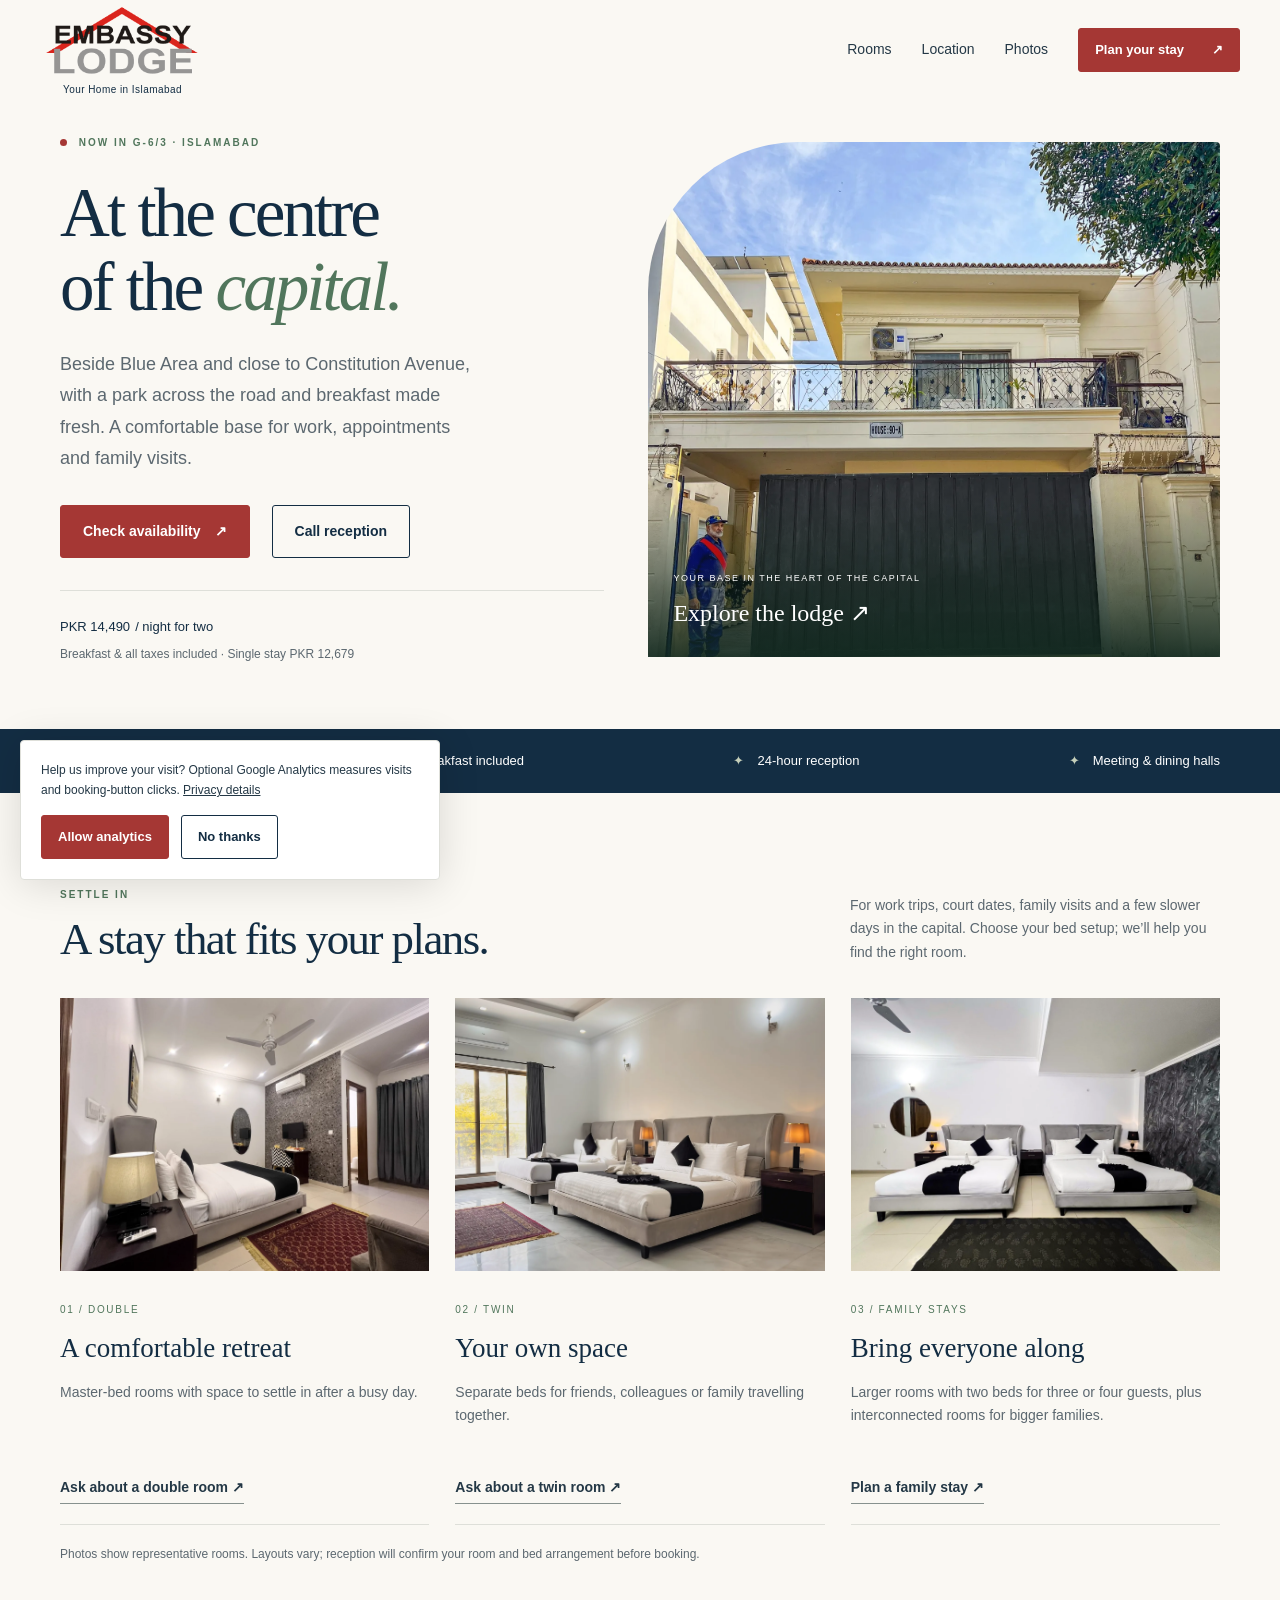
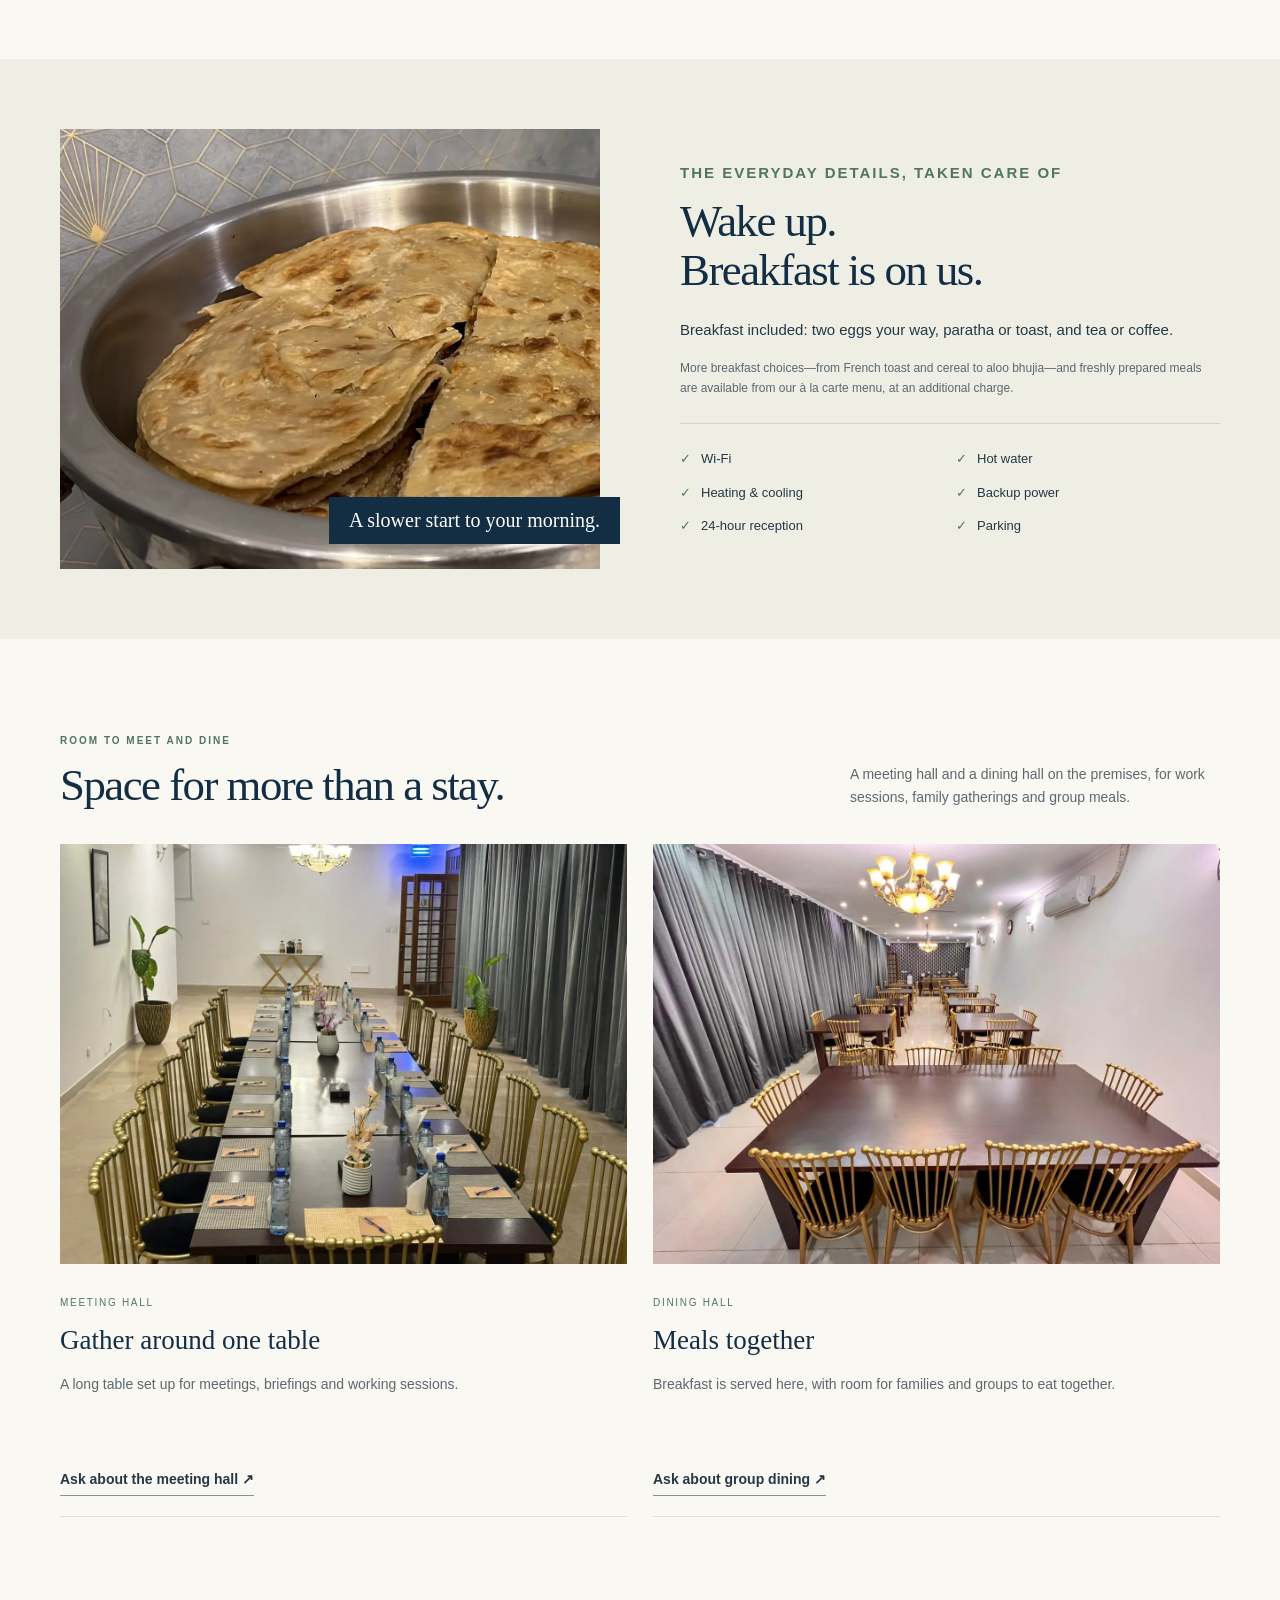
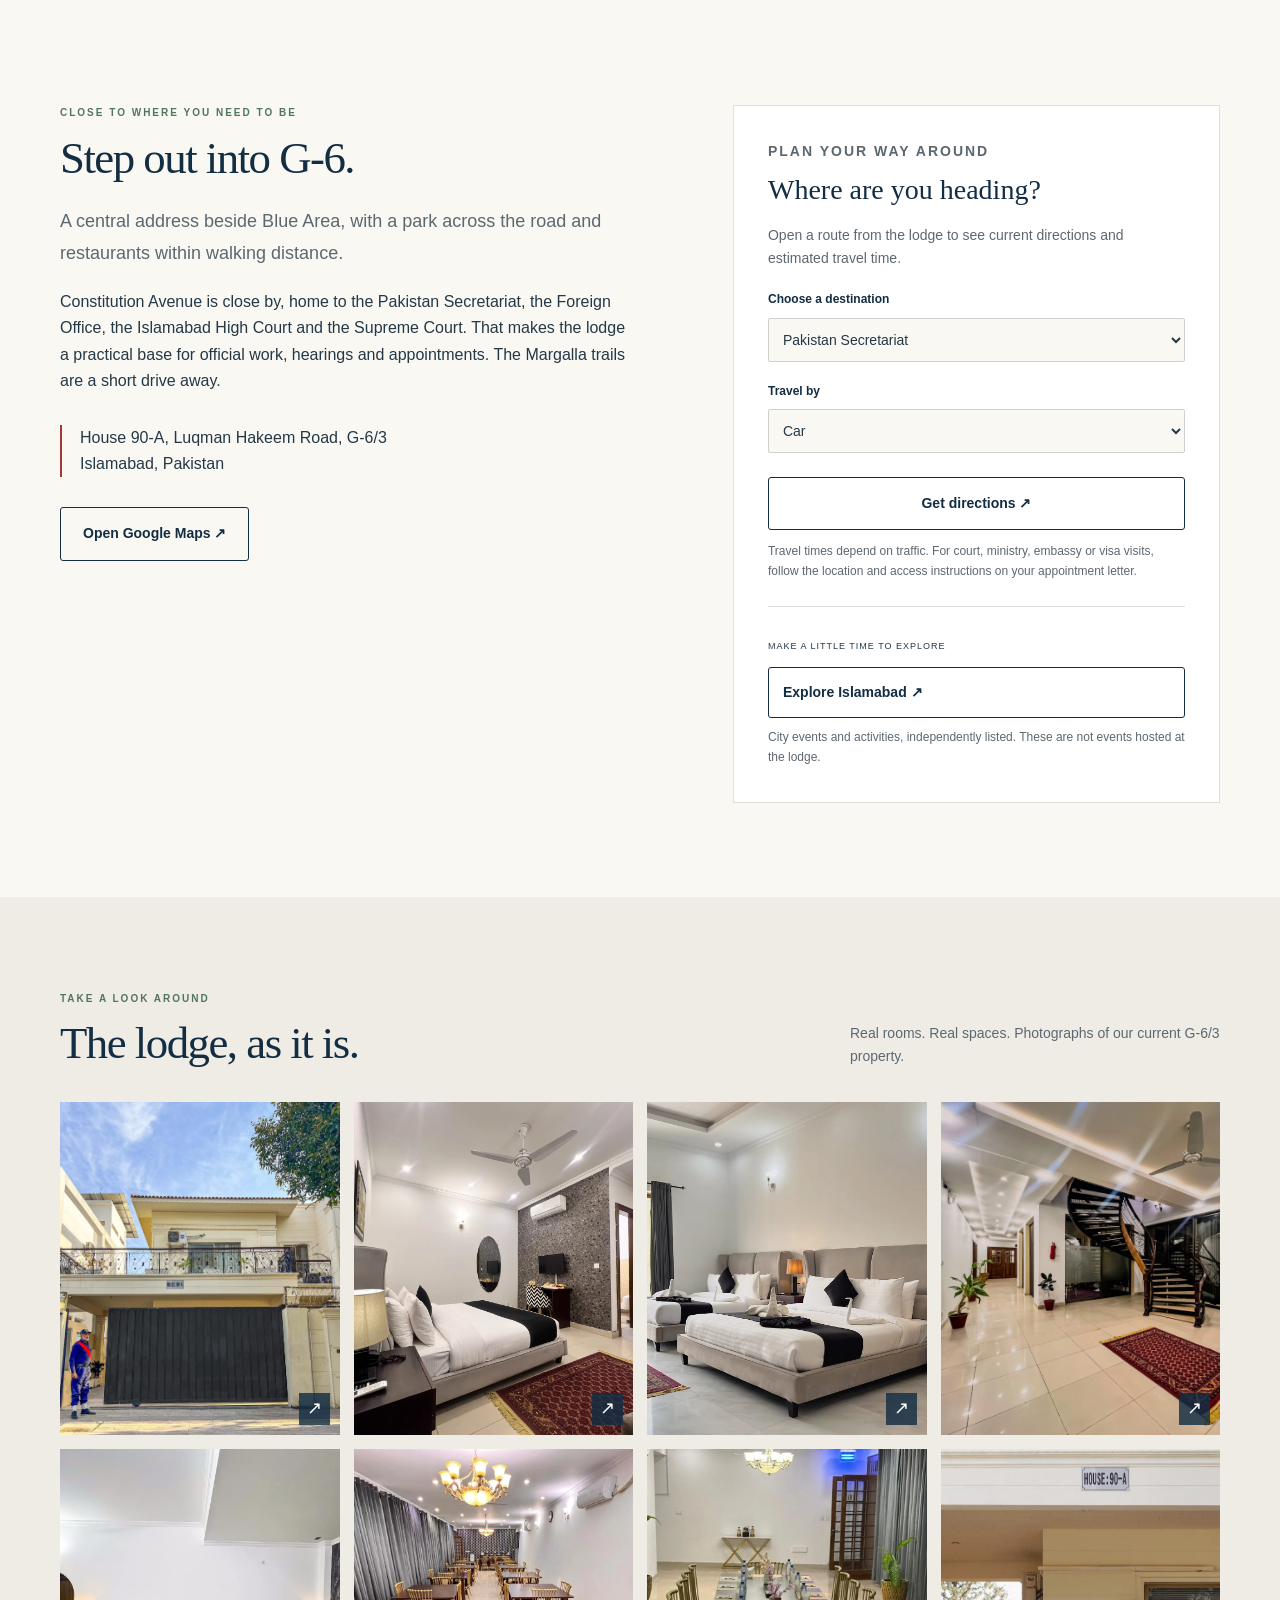
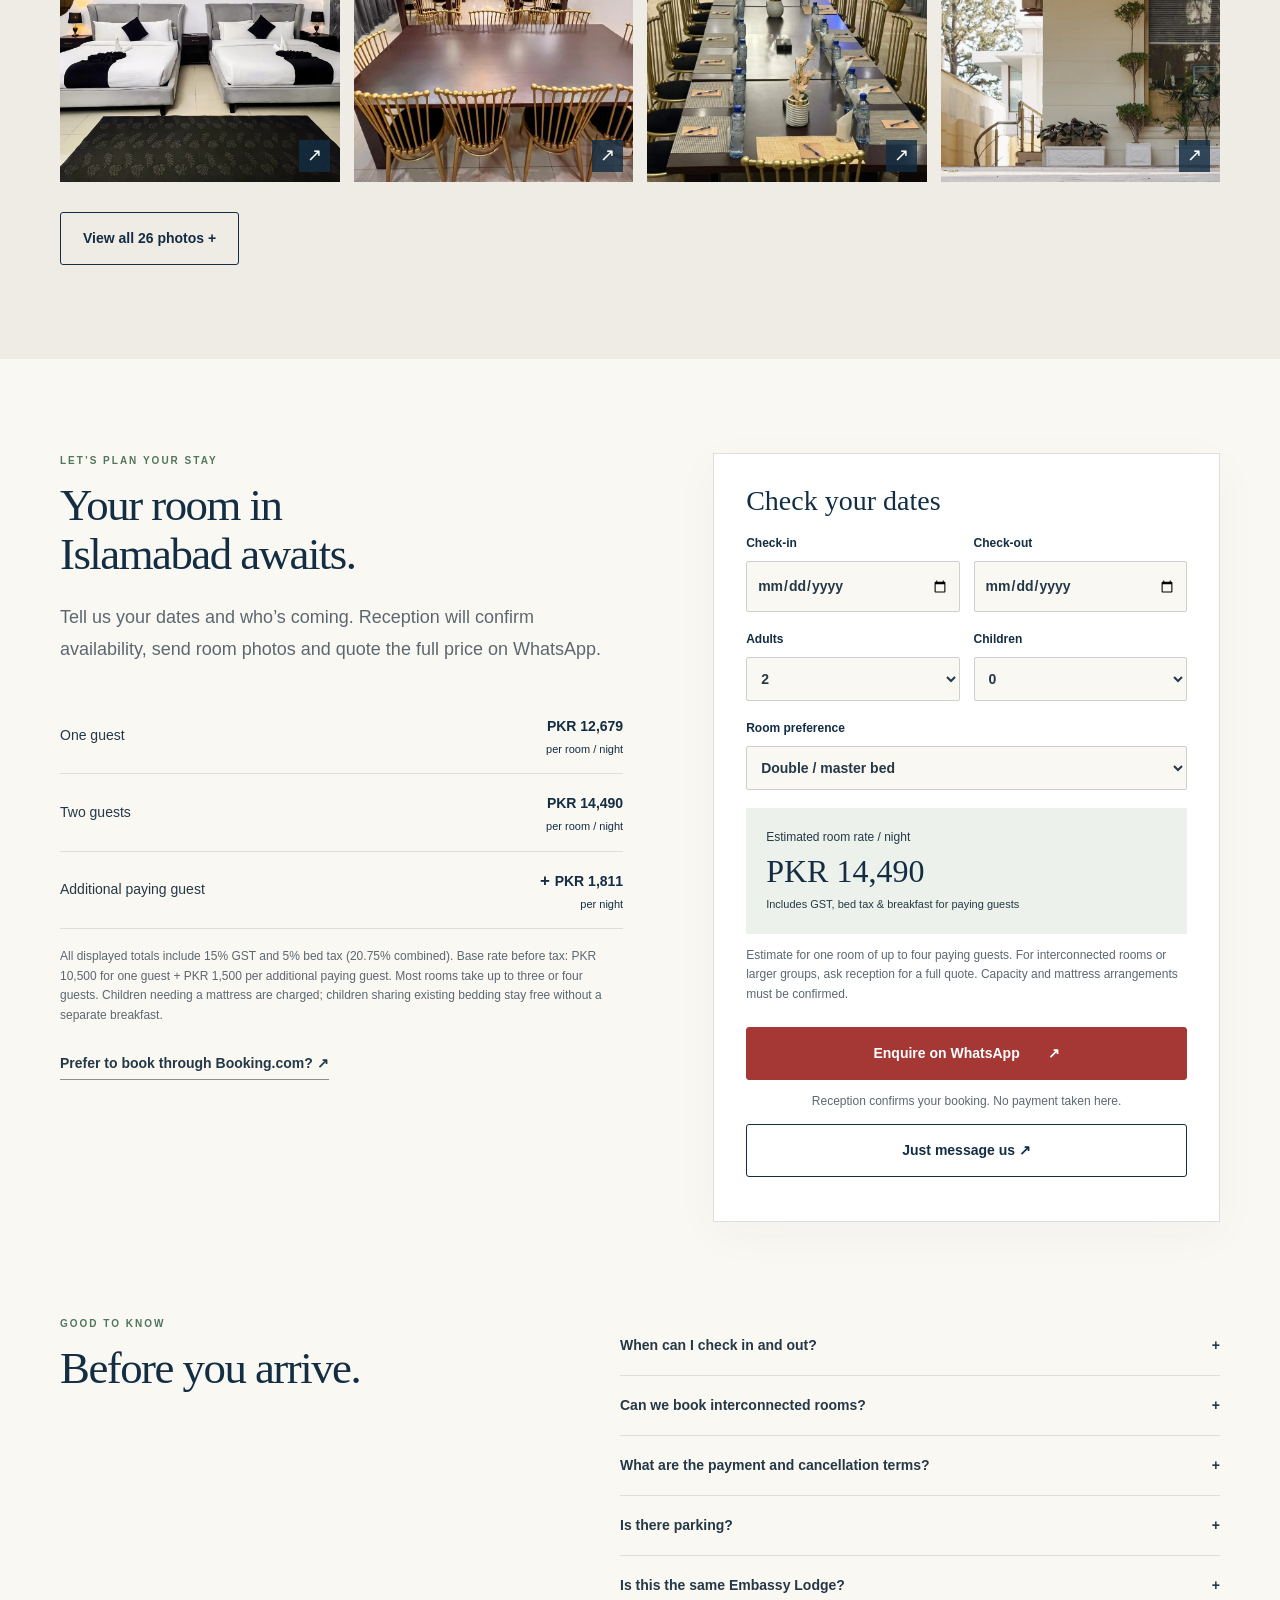
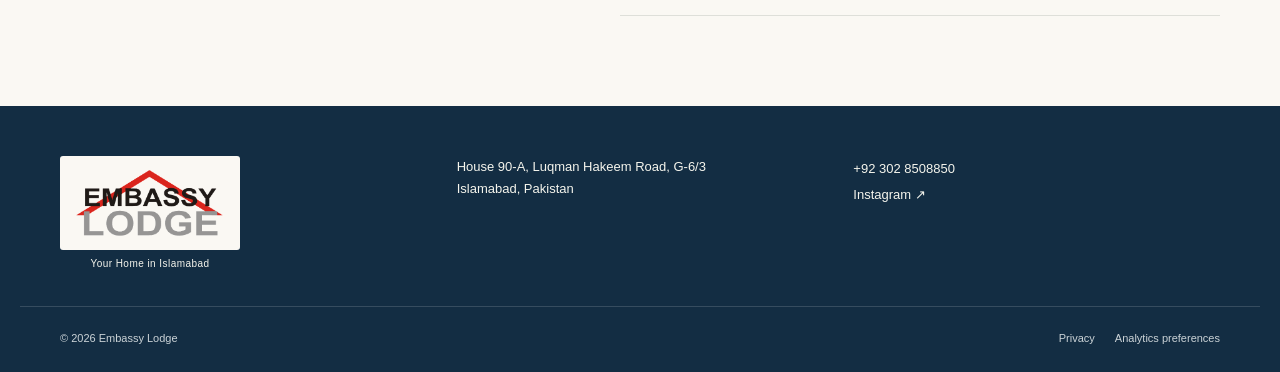
==== index.html @ c956c4a6 "Update site for the G-6/3 property New address and map link, location copy, photos, a meeting and di" ====
<!doctype html>
<html lang="en"><head><meta charset="utf-8"><meta name="viewport" content="width=device-width, initial-scale=1"><title>Embassy Lodge | Your Home in Islamabad · G-6/3</title><meta name="description" content="Stay in central G-6/3, beside Blue Area and close to Constitution Avenue. Double, twin and family rooms, freshly made breakfast, meeting and dining halls, and 24-hour reception. Enquire directly on WhatsApp."><meta name="theme-color" content="#132d43"><meta property="og:title" content="Embassy Lodge — Your Home in Islamabad"><meta property="og:description" content="A central G-6 stay beside Blue Area, with breakfast included and room to unwind. Check availability directly."><link rel="icon" href="assets/favicon.svg" type="image/svg+xml"><link rel="stylesheet" href="styles.css"><script src="app.js" defer></script>
<script type="application/ld+json">{"@context":"https://schema.org","@type":"LodgingBusiness","name":"Embassy Lodge","telephone":"+923028508850","address":{"@type":"PostalAddress","streetAddress":"House 90-A, Luqman Hakeem Road, G-6/3","addressLocality":"Islamabad","addressCountry":"PK"},"checkinTime":"14:00","checkoutTime":"12:00","priceRange":"PKR 12,679+ per night, including taxes"}</script></head>
<body><a class="skip" href="#main">Skip to content</a><header class="header"><a class="brand" href="#" aria-label="Embassy Lodge home"><img class="site-logo" src="assets/logo.png" width="512" height="234" alt="Embassy Lodge"><span class="logo-tagline">Your Home in Islamabad</span></a><nav aria-label="Main navigation"><a href="#rooms">Rooms</a><a href="#location">Location</a><a href="#gallery">Photos</a><a class="button small" href="#enquire">Plan your stay <span>↗</span></a></nav></header>
<main id="main"><section class="hero wrap"><div class="hero-copy"><p class="eyebrow"><span class="dot"></span> NOW IN G-6/3 · ISLAMABAD</p><h1>At the centre<br>of the <em>capital.</em></h1><p class="lead">Beside Blue Area and close to Constitution Avenue, with a park across the road and breakfast made fresh. A comfortable base for work, appointments and family visits.</p><div class="hero-actions"><a class="button" href="#enquire">Check availability <span>↗</span></a><a class="button outline" data-event="call_click" data-placement="hero" href="tel:+923028508850">Call reception</a></div><div class="hero-rate"><strong><span data-price="2">PKR 14,490</span> <span>/ night for two</span></strong><p>Breakfast &amp; all taxes included · Single stay <span data-price="1">PKR 12,679</span></p></div></div><figure class="hero-image"><img src="assets/g6/exterior-front-gate.webp" width="1441" height="1600" alt="Front of Embassy Lodge at House 90-A, G-6/3, with the gate and balcony" fetchpriority="high"><figcaption><span>YOUR BASE IN THE HEART OF THE CAPITAL</span><a href="#gallery">Explore the lodge ↗</a></figcaption></figure></section>
<div class="essentials"><div class="wrap essential-row"><span>Beside Blue Area</span><span>Breakfast included</span><span>24-hour reception</span><span>Meeting &amp; dining halls</span></div></div>
<section class="wrap section" id="rooms"><div class="section-heading"><div><p class="eyebrow">SETTLE IN</p><h2>A stay that fits your plans.</h2></div><p>For work trips, court dates, family visits and a few slower days in the capital. Choose your bed setup; we’ll help you find the right room.</p></div><div class="room-grid"><article class="room"><img loading="lazy" src="assets/g6/double-room-terrazzo-bed.webp" width="1600" height="1200" alt="Double room with upholstered bed, bedside lamps and seating"><div class="room-body"><span class="number">01 / DOUBLE</span><h3>A comfortable retreat</h3><p>Master-bed rooms with space to settle in after a busy day.</p><a class="text-link" href="#enquire" data-room="Double / master bed">Ask about a double room ↗</a></div></article><article class="room"><img loading="lazy" src="assets/g6/twin-room-window.webp" width="1600" height="1201" alt="Room with two separate upholstered beds beside a large window"><div class="room-body"><span class="number">02 / TWIN</span><h3>Your own space</h3><p>Separate beds for friends, colleagues or family travelling together.</p><a class="text-link" href="#enquire" data-room="Twin beds">Ask about a twin room ↗</a></div></article><article class="room"><img loading="lazy" src="assets/g6/family-room-twin-beds.webp" width="1600" height="1200" alt="Large room with two double beds side by side"><div class="room-body"><span class="number">03 / FAMILY STAYS</span><h3>Bring everyone along</h3><p>Larger rooms with two beds for three or four guests, plus interconnected rooms for bigger families.</p><a class="text-link" href="#enquire" data-room="Larger room (3–4 guests)">Plan a family stay ↗</a></div></article></div><p class="fine">Photos show representative rooms. Layouts vary; reception will confirm your room and bed arrangement before booking.</p></section>
<section class="comfort"><div class="wrap comfort-grid"><div class="comfort-photo"><img src="assets/g6/breakfast-parathas.webp" width="1379" height="1600" loading="lazy" alt="Freshly made parathas at the breakfast counter"><span class="photo-label">A slower start to your morning.</span></div><div class="comfort-copy"><p class="eyebrow">THE EVERYDAY DETAILS, TAKEN CARE OF</p><h2>Wake up. <br>Breakfast is on us.</h2><p>Breakfast included: two eggs your way, paratha or toast, and tea or coffee.</p><p class="fine">More breakfast choices—from French toast and cereal to aloo bhujia—and freshly prepared meals are available from our à la carte menu, at an additional charge.</p><ul class="amenities"><li>Wi-Fi</li><li>Hot water</li><li>Heating &amp; cooling</li><li>Backup power</li><li>24-hour reception</li><li>Parking</li></ul></div></div></section>
<section class="wrap section" id="halls"><div class="section-heading"><div><p class="eyebrow">ROOM TO MEET AND DINE</p><h2>Space for more than a stay.</h2></div><p>A meeting hall and a dining hall on the premises, for work sessions, family gatherings and group meals.</p></div><div class="room-grid two"><article class="room"><img loading="lazy" src="assets/g6/meeting-table.webp" width="1280" height="960" alt="Long meeting table set with notepads, pens and water"><div class="room-body"><span class="number">MEETING HALL</span><h3>Gather around one table</h3><p>A long table set up for meetings, briefings and working sessions.</p><a class="text-link" href="https://wa.me/923028508850?text=Hello%20Embassy%20Lodge%2C%20I%20would%20like%20to%20ask%20about%20your%20meeting%20hall." data-event="whatsapp_click" data-placement="halls_meeting">Ask about the meeting hall ↗</a></div></article><article class="room"><img loading="lazy" src="assets/g6/dining-hall.webp" width="1280" height="960" alt="Dining hall with tables, gold chairs and chandeliers"><div class="room-body"><span class="number">DINING HALL</span><h3>Meals together</h3><p>Breakfast is served here, with room for families and groups to eat together.</p><a class="text-link" href="https://wa.me/923028508850?text=Hello%20Embassy%20Lodge%2C%20I%20would%20like%20to%20ask%20about%20group%20dining." data-event="whatsapp_click" data-placement="halls_dining">Ask about group dining ↗</a></div></article></div></section>
<section class="wrap section" id="location"><div class="location-grid"><div><p class="eyebrow">CLOSE TO WHERE YOU NEED TO BE</p><h2>Step out into G-6.</h2><p class="lead">A central address beside Blue Area, with a park across the road and restaurants within walking distance.</p><p>Constitution Avenue is close by, home to the Pakistan Secretariat, the Foreign Office, the Islamabad High Court and the Supreme Court. That makes the lodge a practical base for official work, hearings and appointments. The Margalla trails are a short drive away.</p><address>House 90-A, Luqman Hakeem Road, G-6/3<br>Islamabad, Pakistan</address><a class="button outline" href="https://maps.app.goo.gl/iPWMx278fa8dvpPB8" target="_blank" rel="noopener noreferrer" data-event="directions_click" data-placement="location">Open Google Maps ↗</a></div><div class="nearby"><p class="eyebrow">PLAN YOUR WAY AROUND</p><h3>Where are you heading?</h3><p>Open a route from the lodge to see current directions and estimated travel time.</p><label for="destination">Choose a destination</label><select id="destination"><optgroup label="Appointments and work"><option selected value="Pakistan Secretariat Islamabad">Pakistan Secretariat</option><option value="Ministry of Foreign Affairs Constitution Avenue Islamabad">Foreign Office</option><option value="Supreme Court of Pakistan Constitution Avenue Islamabad">Supreme Court</option><option value="Islamabad High Court Constitution Avenue Islamabad">Islamabad High Court</option><option value="Blue Area Islamabad">Blue Area</option><option value="Diplomatic Shuttle Service Third Avenue Quaid-e-Azam University Road G-5 Islamabad">Diplomatic Shuttle Service</option></optgroup><optgroup label="Food and shopping"><option value="Aabpara Market Islamabad">Aabpara Market</option><option value="Kohsar Market Islamabad">Kohsar Market</option><option value="Centaurus Mall Islamabad">Centaurus Mall</option></optgroup><optgroup label="Sightseeing and travel"><option value="Trail 3 Islamabad">Margalla Hills · Trail 3</option><option value="Faisal Mosque Islamabad">Faisal Mosque</option><option value="Pakistan Monument Islamabad">Pakistan Monument</option><option value="Islamabad International Airport">Islamabad International Airport</option></optgroup><option value="custom">Another destination…</option></select><div id="custom-destination-field" hidden><label for="custom-destination">Where would you like to go?</label><input id="custom-destination" type="text" placeholder="Place or address in Islamabad" maxlength="200"></div><label for="travel">Travel by</label><select id="travel"><option value="driving">Car</option><option value="walking">On foot</option></select><a id="route-link" class="button outline" href="https://www.google.com/maps/dir/?api=1&amp;origin=Embassy+Lodge+House+90-A+Luqman+Hakeem+Road+G-6%2F3+Islamabad&amp;destination=Pakistan+Secretariat+Islamabad" target="_blank" rel="noopener noreferrer" data-event="directions_click" data-placement="route">Get directions ↗</a><p class="fine">Travel times depend on traffic. For court, ministry, embassy or visa visits, follow the location and access instructions on your appointment letter.</p><div class="explore"><span>MAKE A LITTLE TIME TO EXPLORE</span><a class="button outline" href="https://islamabad.embassylodge.com/" target="_blank" rel="noopener noreferrer" data-event="explore_click" data-placement="location">Explore Islamabad ↗</a><p>City events and activities, independently listed. These are not events hosted at the lodge.</p></div></div></div></section>
<section class="gallery-section section" id="gallery"><div class="wrap"><div class="section-heading"><div><p class="eyebrow">TAKE A LOOK AROUND</p><h2>The lodge, as it is.</h2></div><p>Real rooms. Real spaces. Photographs of our current G-6/3 property.</p></div><div class="gallery" id="photo-grid"></div><button class="button outline" id="more-photos" type="button">View all 26 photos <span>＋</span></button><noscript><p><a href="assets/g6/double-room-terrazzo-bed.webp">View a double room</a> · <a href="assets/g6/lobby-staircase.webp">View the lobby</a> · <a href="assets/g6/entrance-guard.webp">View the entrance</a></p></noscript></div></section>
<section class="wrap section booking-section" id="enquire"><div><p class="eyebrow">LET’S PLAN YOUR STAY</p><h2>Your room in <br>Islamabad awaits.</h2><p class="lead">Tell us your dates and who’s coming. Reception will confirm availability, send room photos and quote the full price on WhatsApp.</p><div class="price-list"><div><span>One guest</span><strong><span data-price="1">PKR 12,679</span><small>per room / night</small></strong></div><div><span>Two guests</span><strong><span data-price="2">PKR 14,490</span><small>per room / night</small></strong></div><div><span>Additional paying guest</span><strong>+ <span data-price="extra">PKR 1,811</span><small>per night</small></strong></div></div><p class="fine">All displayed totals include 15% GST and 5% bed tax (20.75% combined). Base rate before tax: PKR 10,500 for one guest + PKR 1,500 per additional paying guest. Most rooms take up to three or four guests. Children needing a mattress are charged; children sharing existing bedding stay free without a separate breakfast.</p><a class="text-link" href="https://www.booking.com/hotel/pk/embassy-lodge-islamabad1.html" target="_blank" rel="noopener noreferrer" data-event="booking_platform_click" data-placement="booking">Prefer to book through Booking.com? ↗</a></div>
<form id="booking-form" class="booking-form"><h3>Check your dates</h3><div class="form-row"><label>Check-in<input id="checkin" type="date" required></label><label>Check-out<input id="checkout" type="date" required></label></div><div class="form-row"><label>Adults<select id="adults"><option>1</option><option selected>2</option><option>3</option><option>4</option></select></label><label>Children<select id="children"><option>0</option><option>1</option><option>2</option><option>3</option><option>4</option></select></label></div><div id="children-details" hidden><label>Children needing mattresses<select id="mattresses"><option value="0">0</option><option value="1">1</option><option value="2">2</option></select></label><p class="fine">Children sharing existing bedding stay free, without a separate breakfast. Most rooms take three or four guests in total; reception will confirm capacity.</p></div><label>Room preference<select id="room-type"><option>Double / master bed</option><option>Twin beds</option><option>Larger room (3–4 guests)</option><option>Interconnected rooms</option></select></label><div class="estimate" aria-live="polite"><span id="estimate-label">Estimated room rate / night</span><strong id="estimate">PKR 14,490</strong><small>Includes GST, bed tax &amp; breakfast for paying guests</small></div><p class="fine">Estimate for one room of up to four paying guests. For interconnected rooms or larger groups, ask reception for a full quote. Capacity and mattress arrangements must be confirmed.</p><button class="button" type="submit">Enquire on WhatsApp <span>↗</span></button><p class="fine center">Reception confirms your booking. No payment taken here.</p><a class="button outline quick-whatsapp" href="https://wa.me/923028508850?text=Hello%20Embassy%20Lodge%2C%20I%20found%20your%20website%20and%20would%20like%20to%20ask%20about%20a%20stay." data-event="whatsapp_click" data-placement="quick_message">Just message us ↗</a><p class="form-error" id="form-error" role="alert"></p></form></section>
<section class="wrap faq-section"><div><p class="eyebrow">GOOD TO KNOW</p><h2>Before you arrive.</h2></div><div class="faqs"><details><summary>When can I check in and out?</summary><p>Check-in is from 2 pm. Check-out is by 12 noon. Reception is available 24 hours; contact us about early arrival or late departure.</p></details><details><summary>Can we book interconnected rooms?</summary><p>Yes. We have interconnected rooms, and larger rooms with two beds for three or four guests. Reception will confirm the layout and total price.</p></details><details><summary>What are the payment and cancellation terms?</summary><p>An advance payment secures your booking; reception can also confirm other arrangements directly. For a provisional hold, we may contact you to reconfirm if another booking request comes in. Unconfirmed holds may be released after the deadline we give you. On arrival, you can view your room before making advance payment at check-in. We accept cash, card and bank transfer. Please contact reception if your plans change; any cancellation terms will be confirmed when you book.</p></details><details><summary>Is there parking?</summary><p>Yes. Parking is outside the property, with space for a few cars inside. Tell reception if you are arriving by car.</p></details><details><summary>Is this the same Embassy Lodge?</summary><p>Yes, now at House 90-A, Luqman Hakeem Road, G-6/3. Same team, new address. Our Google listing also includes reviews of our previous premises. The photographs on this website show the current property.</p><a class="text-link" href="https://maps.app.goo.gl/iPWMx278fa8dvpPB8" target="_blank" rel="noopener noreferrer" data-event="reviews_click" data-placement="faq">View our Google listing and reviews ↗</a></details></div></section>
</main><footer><div class="wrap footer-grid"><div class="brand footer-brand"><img class="site-logo" src="assets/logo.png" width="512" height="234" alt="Embassy Lodge"><span class="logo-tagline">Your Home in Islamabad</span></div><p>House 90-A, Luqman Hakeem Road, G-6/3<br>Islamabad, Pakistan</p><div><a href="tel:+923028508850" data-event="call_click" data-placement="footer">+92 302 8508850</a><br><a href="https://www.instagram.com/embassy_lodge/" target="_blank" rel="noopener noreferrer" data-event="social_click" data-placement="footer">Instagram ↗</a></div></div><div class="wrap footer-bottom"><span>© <span id="year">2026</span> Embassy Lodge</span><div><a href="privacy.html">Privacy</a><button class="plain" id="cookie-settings">Analytics preferences</button></div></div></footer>
<div class="mobile-contact"><a href="tel:+923028508850" data-event="call_click" data-placement="mobile">Call reception</a><a class="button" href="#enquire">Check availability ↗</a></div>
<div class="cookie-banner" id="cookie-banner" hidden><p>Help us improve your visit? Optional Google Analytics measures visits and booking-button clicks. <a href="privacy.html">Privacy details</a></p><div><button class="button small" id="accept-analytics">Allow analytics</button><button class="button outline small" id="decline-analytics">No thanks</button></div></div>
<dialog id="lightbox" aria-label="Property photographs"><div class="lightbox-top"><p id="photo-count"></p><button id="close-lightbox" aria-label="Close photo gallery">Close ×</button></div><img id="lightbox-image" alt=""><div class="lightbox-bottom"><button id="prev-photo" aria-label="Previous photo">←</button><p id="photo-caption"></p><button id="next-photo" aria-label="Next photo">→</button></div></dialog>
</body></html>
---- styles.css ----
:root{--navy:#132d43;--ink:#243846;--muted:#5c6870;--red:#a53734;--paper:#faf8f3;--line:#dedfd9;--green:#51765c}*{box-sizing:border-box}html{scroll-behavior:smooth;scroll-padding-top:95px}body{margin:0;background:var(--paper);color:var(--ink);font:16px/1.65 Arial,Helvetica,sans-serif}a{color:inherit;text-decoration:none}button,input,select{font:inherit}button,a,select,input{-webkit-tap-highlight-color:transparent}button{cursor:pointer}img{display:block;width:100%;object-fit:cover}h1,h2,h3,p,figure{margin:0}h1,h2,h3{font-family:Georgia,'Times New Roman',serif;color:var(--navy);font-weight:400;line-height:1.08}h1{font-size:clamp(48px,5.4vw,82px);letter-spacing:-3px;margin:24px 0}h1 em{color:var(--green);font-weight:400}h2{font-size:clamp(34px,3.5vw,50px);letter-spacing:-1.5px;margin:12px 0 24px}h3{font-size:28px;margin:12px 0 18px}p+p{margin-top:16px}.wrap{max-width:1240px;margin:auto;padding-left:40px;padding-right:40px}.section{padding-top:94px;padding-bottom:94px}.header{height:100px;max-width:1440px;margin:auto;padding:0 40px;display:flex;align-items:center;justify-content:space-between;gap:24px}.brand{display:flex;align-items:center;gap:12px;font:18px/1.3 Georgia,serif;letter-spacing:1.5px;color:var(--navy)}.brand small{display:block;font:9px/1.6 Arial,sans-serif;letter-spacing:2px;margin-top:5px}.brand-mark{font-size:28px;position:relative;padding:8px 4px;border-bottom:2px solid var(--red)}.header nav{display:flex;align-items:center;gap:30px;font-size:14px}.button{display:inline-flex;align-items:center;justify-content:center;gap:28px;background:var(--red);border:1px solid var(--red);color:white;padding:14px 22px;font-size:14px;font-weight:600;min-height:48px;border-radius:3px;transition:background .2s,transform .2s}.button:hover{background:#862b29;border-color:#862b29;transform:translateY(-1px)}.button.small{padding:10px 16px;min-height:44px;font-size:13px}.button.outline{background:transparent;border-color:var(--navy);color:var(--navy)}.button.outline:hover{background:#e9eee9}.text-link{font-size:14px;border-bottom:1px solid #87918e;padding-bottom:4px;display:inline-block;font-weight:600}.text-link:hover{color:var(--red)}.eyebrow{font-size:10px;font-weight:700;letter-spacing:2px;color:var(--green)}.dot{display:inline-block;width:7px;height:7px;background:var(--red);border-radius:50%;margin-right:7px}.hero{display:grid;grid-template-columns:1fr 1.05fr;gap:44px;padding-top:35px;padding-bottom:65px;align-items:center}.hero .lead{max-width:420px}.lead{font-size:18px;color:var(--muted);line-height:1.75}.hero-actions{display:flex;gap:22px;align-items:center;margin-top:30px}.hero-rate{border-top:1px solid var(--line);padding-top:20px;margin-top:32px}.hero-rate strong{font-size:18px;color:var(--navy)}.hero-rate strong span{font-size:13px;font-weight:400}.hero-rate p{font-size:12px;color:var(--muted);margin-top:4px}.hero-image{position:relative}.hero-image img{height:515px;border-radius:150px 4px 4px 4px;object-position:center}.hero-image figcaption{position:absolute;bottom:0;left:0;right:0;background:linear-gradient(transparent,#11291fe6);color:white;padding:75px 25px 24px;display:flex;flex-direction:column;gap:8px}.hero-image figcaption span{font-size:9px;letter-spacing:1.5px}.hero-image figcaption a{font-family:Georgia,serif;font-size:24px}.essentials{background:var(--navy);color:#fff}.essential-row{display:flex;justify-content:space-between;gap:20px;padding-top:21px;padding-bottom:21px;font-size:13px}.essential-row span:before{content:'✦';color:#c5cfba;margin-right:13px}.section-heading{display:flex;align-items:end;justify-content:space-between;gap:40px;margin-bottom:34px}.section-heading h2{margin-bottom:0}.section-heading>p{max-width:370px;color:var(--muted);font-size:14px}.room-grid{display:grid;grid-template-columns:repeat(3,1fr);gap:26px}.room img{aspect-ratio:1.35;height:auto}.room-body{padding:24px 0 20px;border-bottom:1px solid var(--line)}.number{font-size:10px;letter-spacing:1.7px;color:var(--green)}.room h3{font-size:27px}.room p{font-size:14px;color:var(--muted);min-height:75px;margin-bottom:18px}.fine{font-size:12px!important;color:var(--muted);line-height:1.65}.room-grid+.fine{margin-top:20px}.comfort{background:#eeeee5;padding:70px 0}.comfort-grid{display:grid;grid-template-columns:1fr 1fr;gap:80px;align-items:center}.comfort-photo{position:relative}.comfort-photo img{height:440px;object-position:center}.photo-label{background:var(--navy);color:white;padding:12px 20px;position:absolute;bottom:25px;right:-20px;font:20px Georgia,serif}.comfort-copy>p{font-size:15px}.amenities{padding:24px 0 0;margin:25px 0 0;border-top:1px solid #cfd3c8;list-style:none;display:grid;grid-template-columns:1fr 1fr;gap:12px;font-size:13px}.amenities li:before{content:'✓';color:var(--green);margin-right:10px}.location-grid{display:grid;grid-template-columns:1fr .85fr;gap:100px}.location-grid .lead{margin-bottom:20px}.location-grid address{font-style:normal;border-left:2px solid var(--red);padding-left:18px;margin:30px 0;font-size:16px}.nearby{padding:34px;background:#fff;border:1px solid var(--line)}.nearby>p{font-size:14px;color:var(--muted)}label{display:block;font-size:12px;font-weight:600;color:var(--navy)}.nearby label{margin-top:20px}.nearby select{margin-top:8px}.nearby .text-link{margin:24px 0 8px}.explore{border-top:1px solid var(--line);margin-top:24px;padding-top:24px}.explore span{font-size:9px;letter-spacing:1px}.explore a{display:block;font-family:Georgia,serif;font-size:21px;margin:10px 0}.explore p{font-size:12px;color:var(--muted)}.gallery-section{background:#efece6}.gallery{display:grid;grid-template-columns:repeat(4,1fr);gap:14px;margin:30px 0}.gallery button{padding:0;border:0;background:none;position:relative;overflow:hidden}.gallery img{aspect-ratio:1.2;transition:transform .3s}.gallery button:hover img{transform:scale(1.035)}.gallery button span{position:absolute;bottom:10px;right:10px;background:#132d43cf;color:white;padding:1px 8px;font-size:18px}.booking-section{display:grid;grid-template-columns:1fr .9fr;gap:90px}.price-list{margin:32px 0 18px}.price-list>div{display:flex;align-items:center;justify-content:space-between;padding:15px 0;border-bottom:1px solid var(--line);gap:20px}.price-list span{font-size:14px}.price-list strong{font-size:17px;text-align:right;color:var(--navy)}.price-list small{display:block;font-size:11px;font-weight:400}.booking-section .text-link{margin-top:26px}.booking-form{padding:32px;background:#fff;border:1px solid var(--line);box-shadow:0 12px 45px #132d4309}.booking-form h3{margin-top:0}.form-row{display:grid;grid-template-columns:1fr 1fr;gap:14px}.booking-form label{margin-bottom:18px}input,select{width:100%;background:var(--paper);padding:12px 10px;border:1px solid #cdd0cb;border-radius:2px;color:var(--ink);font-size:14px;min-width:0}label input,label select{margin-top:7px}.estimate{background:#edf1eb;padding:20px;margin:6px 0 12px;display:flex;flex-direction:column}.estimate>span{font-size:12px}.estimate strong{font:32px/1.5 Georgia,serif;color:var(--navy)}.estimate small{font-size:11px}.booking-form .button{width:100%;margin:22px 0 12px}.center{text-align:center}.form-error{font-size:13px;color:var(--red)}.faq-section{display:grid;grid-template-columns:.8fr 1fr;gap:80px;padding-bottom:90px}.faqs details{border-bottom:1px solid var(--line);padding:18px 0}.faqs summary{cursor:pointer;font-weight:600;font-size:14px;list-style:none;display:flex;justify-content:space-between;gap:20px}.faqs summary:after{content:'+'}.faqs details[open] summary:after{content:'−'}.faqs details p{font-size:14px;color:var(--muted);margin-top:18px}.faqs .text-link{margin-top:15px}footer{background:var(--navy);color:#f5f5ed;padding:50px 0 25px;font-size:13px}.footer-grid{display:grid;grid-template-columns:1fr 1fr 1fr;gap:30px}.footer-grid .brand{display:block;color:inherit}.footer-grid a{line-height:2}.footer-bottom{display:flex;justify-content:space-between;border-top:1px solid #ffffff26;margin-top:35px;padding-top:22px;color:#cbd3d7;font-size:11px}.footer-bottom>div{display:flex;gap:20px}.plain{border:0;background:none;color:inherit;font:inherit;padding:0}.mobile-contact{display:none}.cookie-banner{position:fixed;bottom:20px;left:20px;background:white;border:1px solid var(--line);box-shadow:0 4px 40px #0002;z-index:25;max-width:420px;padding:20px;border-radius:4px;font-size:12px}.cookie-banner p a{text-decoration:underline}.cookie-banner>div{display:flex;gap:12px;margin-top:14px}[hidden]{display:none!important}.skip{position:fixed;top:-100px;left:10px;background:white;padding:10px;z-index:100}.skip:focus{top:10px}:focus-visible{outline:3px solid #b77b2c;outline-offset:4px}dialog{border:0;padding:18px;background:#102536;color:white;width:min(960px,95vw);max-height:94vh;border-radius:5px}dialog::backdrop{background:#000c}.lightbox-top,.lightbox-bottom{display:flex;align-items:center;justify-content:space-between;gap:16px}.lightbox-top{margin-bottom:12px}.lightbox-bottom{margin-top:14px}.lightbox-top p{font-size:12px;color:#ccd5da}dialog button{border:1px solid #ffffff50;background:none;color:white;padding:8px 14px;min-height:44px;border-radius:2px}#lightbox-image{height:min(65vh,650px);object-fit:contain}#photo-caption{text-align:center;font-size:14px}.privacy{max-width:800px;padding-top:50px;padding-bottom:80px}.privacy h1{font-size:48px}.privacy h2{font-size:28px;margin-top:35px}.privacy p{margin:15px 0}.privacy a{text-decoration:underline}@media(min-width:1440px){.hero{max-width:1360px;gap:70px}.hero-image img{height:565px}}@media(max-width:1000px){.header{padding:0 24px}.wrap{padding-left:24px;padding-right:24px}.hero{gap:24px}.hero-actions{flex-direction:column;align-items:start;gap:15px}.hero-image img{height:500px}.comfort-grid,.location-grid,.booking-section{gap:40px}.room h3{font-size:23px}.room p{min-height:100px}.header nav{gap:20px}.brand{font-size:15px}.section-heading>p{max-width:300px}}@media(max-width:700px){html{scroll-padding-top:20px}.header{height:85px;padding:0 20px}.header nav>a:not(.button){display:none}.header nav .button{font-size:11px;padding:10px;gap:8px}.brand{font-size:13px;letter-spacing:1px}.brand small{font-size:7px;letter-spacing:1.2px}.brand-mark{font-size:24px}.wrap{padding-left:22px;padding-right:22px}.hero{grid-template-columns:1fr;padding-top:20px;padding-bottom:30px;gap:30px}h1{font-size:56px;letter-spacing:-2px;margin:18px 0}.hero .lead{font-size:16px}.hero-actions{flex-direction:row;align-items:center;gap:16px}.hero-actions .text-link{font-size:12px}.hero-actions .button{gap:14px}.hero-rate{margin-top:24px}.hero-image img{height:330px;border-radius:90px 3px 3px 3px;object-position:center 45%}.essential-row{display:grid;grid-template-columns:1fr 1fr;gap:14px;font-size:11px;padding-top:20px;padding-bottom:20px}.essential-row span:before{margin-right:7px}.section{padding-top:58px;padding-bottom:58px}.section-heading{display:block;margin-bottom:26px}.section-heading>p{max-width:none;margin-top:20px}h2{font-size:36px}.room-grid{grid-template-columns:1fr;gap:30px}.room img{aspect-ratio:1.4}.room h3{font-size:29px}.room p{min-height:0;margin-bottom:18px}.room-body{padding-top:20px}.comfort{padding:45px 0}.comfort-grid,.location-grid,.booking-section,.faq-section{grid-template-columns:1fr;gap:35px}.comfort-photo img{height:300px}.photo-label{right:0;font-size:17px;bottom:15px}.comfort-copy h2 br{display:none}.nearby{padding:24px}.gallery{grid-template-columns:1fr 1fr;gap:10px}.gallery img{aspect-ratio:1}.booking-form{padding:24px 20px}.booking-section h2 br{display:none}.booking-section{gap:35px}.faq-section{padding-bottom:55px;gap:5px}.footer-grid{grid-template-columns:1fr 1fr;gap:25px}.footer-grid .brand{grid-column:1/-1}.footer-bottom{display:block}.footer-bottom>div{margin-top:14px}footer{padding-bottom:100px}.mobile-contact{display:flex;position:fixed;bottom:0;left:0;right:0;z-index:20;background:#fff;padding:10px 16px max(10px,env(safe-area-inset-bottom));align-items:center;justify-content:space-between;box-shadow:0 -3px 18px #0001;font-size:13px}.mobile-contact .button{padding:10px 18px;min-height:44px}.cookie-banner{left:12px;right:12px;bottom:82px;max-width:none;padding:16px}.lightbox-bottom p{font-size:12px}#lightbox-image{height:55vh}.privacy h1{font-size:40px}}@media(prefers-reduced-motion:reduce){html{scroll-behavior:auto}*{transition:none!important}}

/* Logo and clearer booking actions */
.header .brand{flex-direction:column;gap:5px;align-items:center;flex-shrink:0}.site-logo{width:165px;height:auto;object-fit:contain}.logo-tagline{font:9px/1.4 Arial,sans-serif;letter-spacing:1px}.footer-brand .site-logo{background:var(--paper);padding:10px;width:180px;border-radius:3px}.hero-actions{flex-wrap:wrap}.hero-actions .button{gap:14px}.nearby #route-link{margin:24px 0 12px;width:100%}.explore a.button{font:600 14px/1.5 Arial,sans-serif;width:100%;padding:14px}.quick-whatsapp{margin-top:12px!important}.booking-form #children-details{margin-bottom:18px}.booking-form #children-details .fine{margin-top:-8px}.privacy .header .site-logo{width:165px}@media(max-width:700px){.site-logo{width:125px}.logo-tagline{font-size:8px}.header{height:100px}.hero-actions .button{font-size:13px;padding:12px 15px}.mobile-contact>a:first-child{border:1px solid var(--navy);border-radius:3px;padding:10px 12px;min-height:44px}.hero-actions{gap:12px}}

/* Keep the complete brand lockup aligned across page headers and footer. */
.logo-tagline{display:block;width:165px;text-align:center;font:10px/1.4 Arial,sans-serif;letter-spacing:.45px;white-space:nowrap}.footer-grid .footer-brand{display:flex;flex-direction:column;align-items:center;gap:7px;width:180px}.footer-brand .logo-tagline{width:180px}.privacy .header .site-logo{width:165px}@media(max-width:700px){.header .logo-tagline{width:125px;font-size:8px;letter-spacing:.25px}.header .brand{gap:4px}.header>a.text-link{font-size:12px;text-align:right;max-width:140px}.header .site-logo{width:125px}.footer-brand .logo-tagline{font-size:10px}}

/* Temporary closure notice: fades the site behind it and blocks clicks. Remove the #closure block in index.html to reopen. */
body:has(#closure){overflow:hidden}.closure{position:fixed;inset:0;z-index:50;background:#132d43b8;-webkit-backdrop-filter:blur(3px);backdrop-filter:blur(3px);display:flex;align-items:center;justify-content:center;padding:20px}.closure-card{background:var(--paper);max-width:540px;width:100%;max-height:calc(100vh - 40px);overflow:auto;padding:40px;border-radius:4px;box-shadow:0 20px 70px #0006;text-align:center}.closure-card .site-logo{margin:0 auto 26px}.closure-card .eyebrow{display:inline-block}.closure-card h2{margin:14px 0 20px}.closure-card h2 em{color:var(--green)}.closure-card>p:not(.eyebrow){font-size:15px;color:var(--muted)}.closure-actions{display:flex;flex-direction:column;gap:12px;margin-top:28px}.closure-actions .button{width:100%;gap:14px}.closure-links{display:flex;justify-content:center;flex-wrap:wrap;gap:12px 28px;margin-top:24px}body:has(#closure) .cookie-banner{display:none!important}@media(max-width:700px){.closure{padding:14px}.closure-card{padding:28px 22px;max-height:calc(100vh - 28px)}.closure-card .site-logo{width:125px;margin-bottom:18px}.closure-card h2{font-size:32px}.closure-card h2 br{display:none}.closure-card>p:not(.eyebrow){font-size:14px}}

/* Meeting and dining halls: two cards */
.room-grid.two{grid-template-columns:repeat(2,1fr)}@media(max-width:700px){.room-grid.two{grid-template-columns:1fr}}
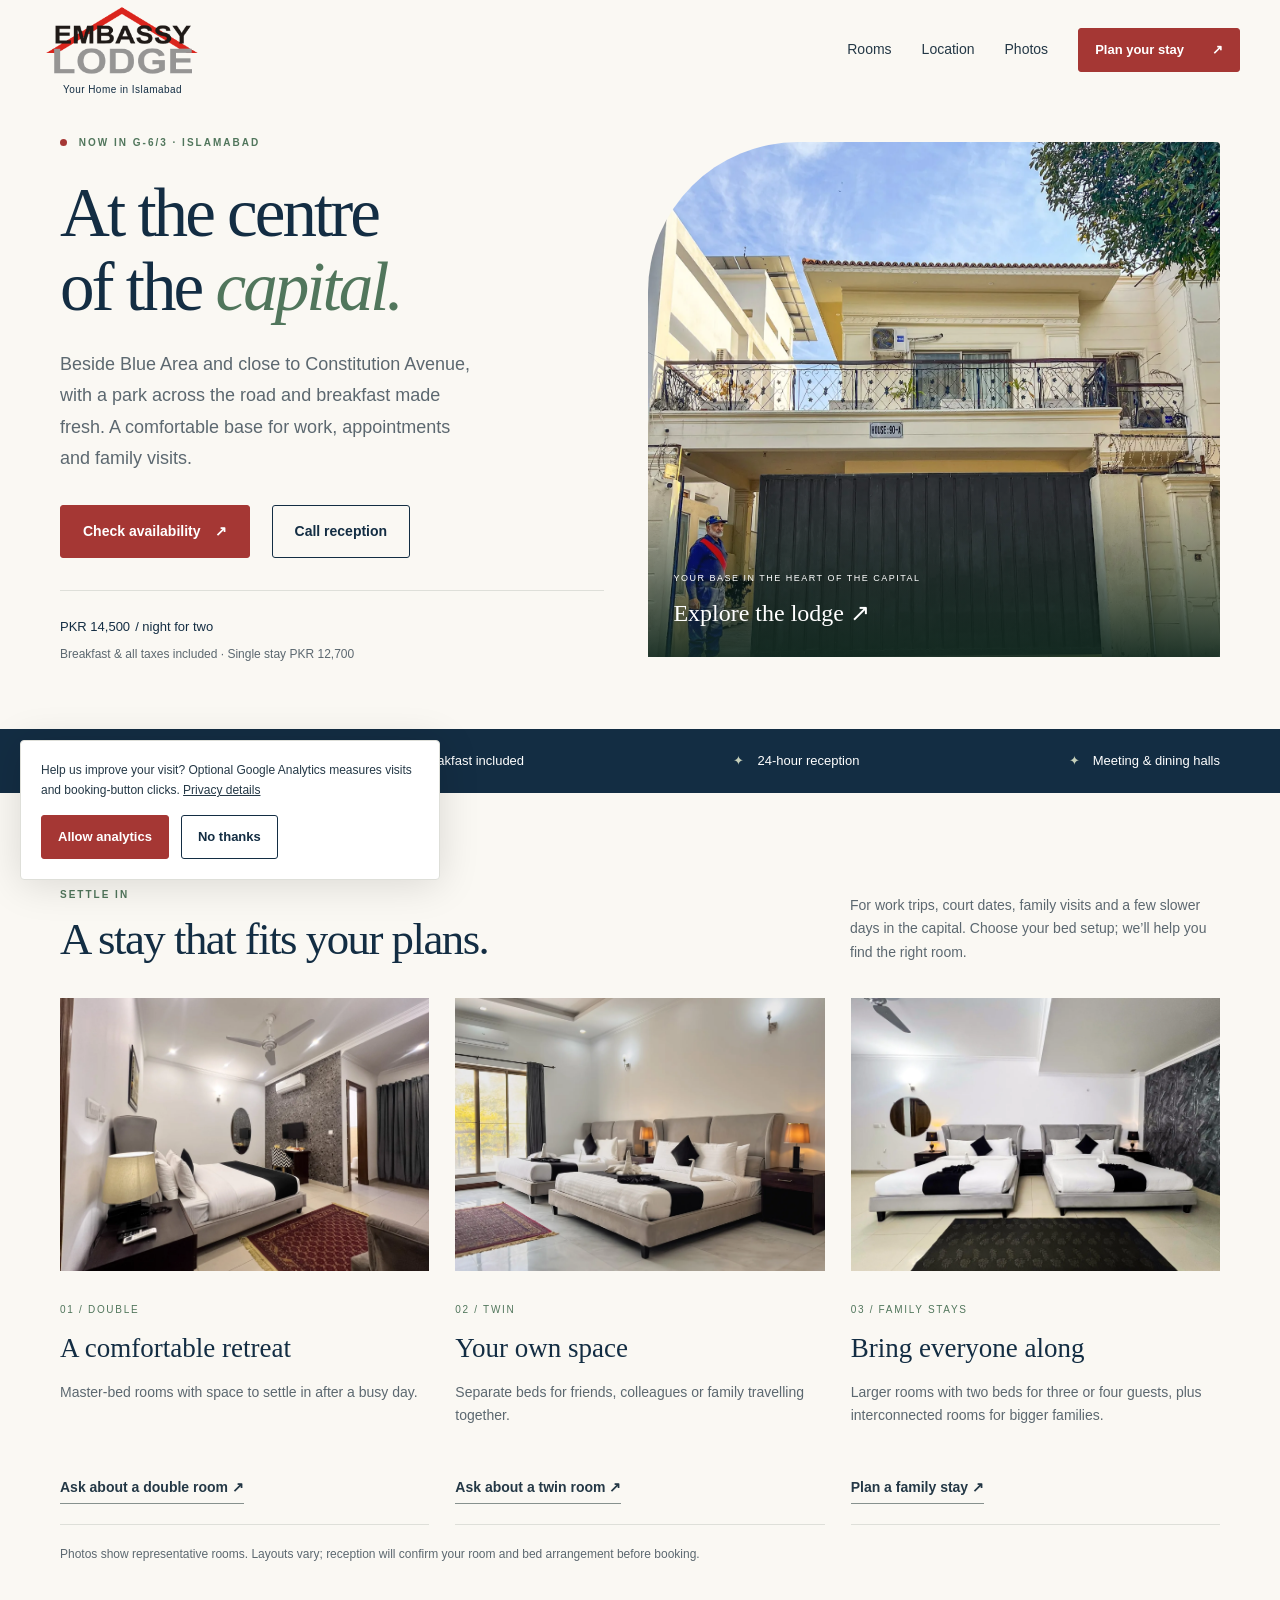
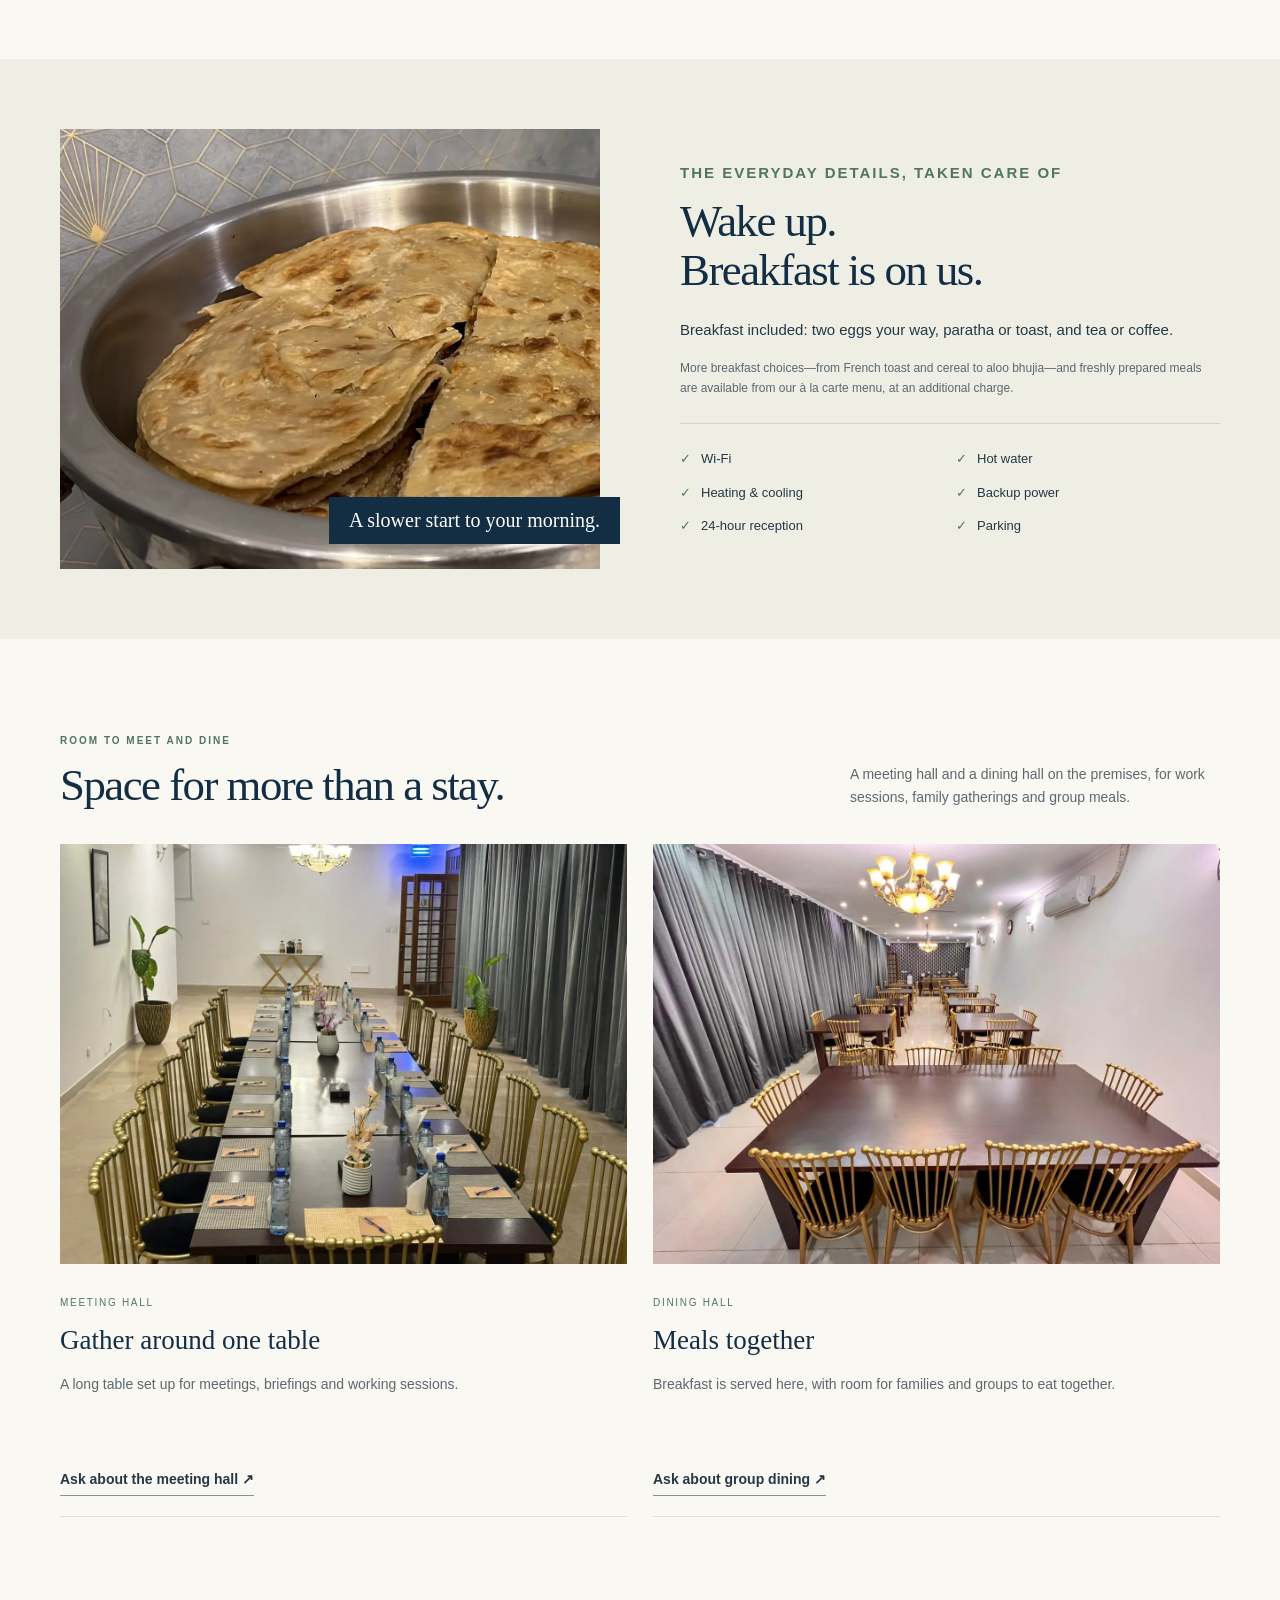
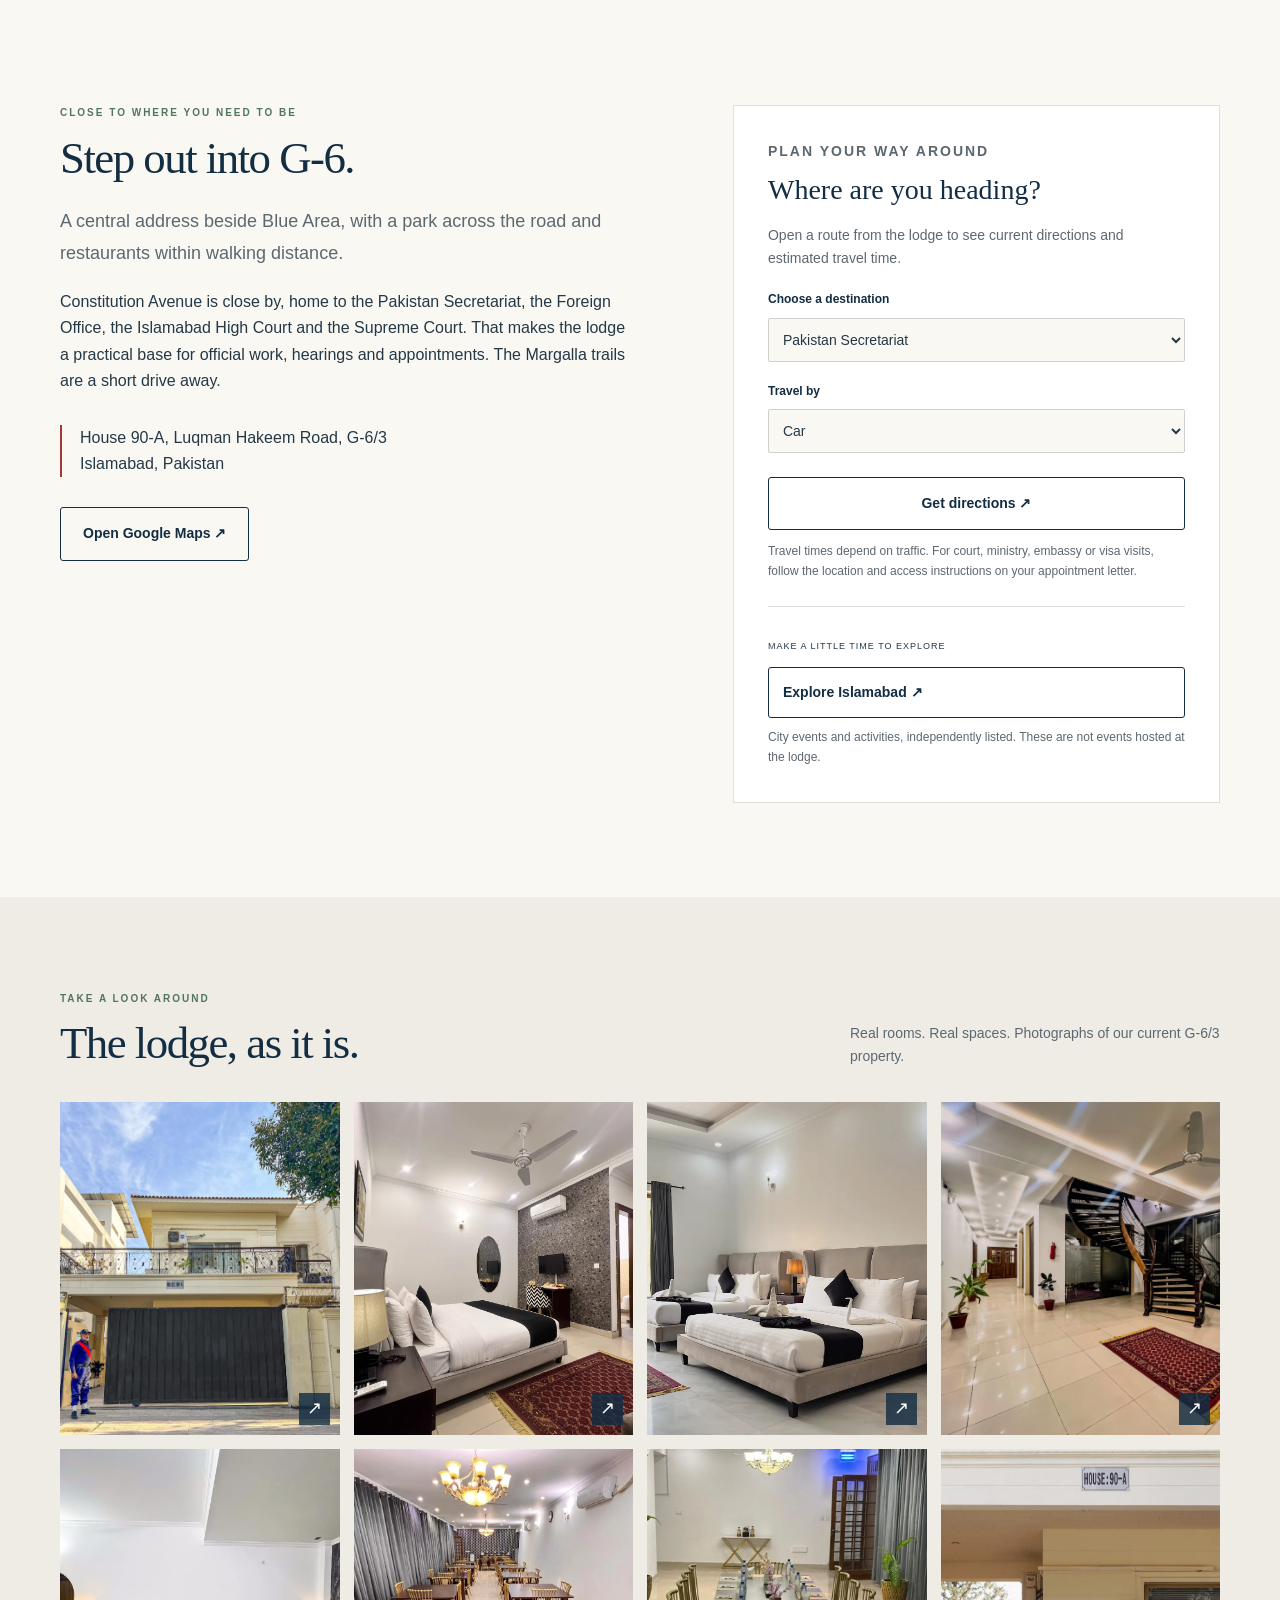
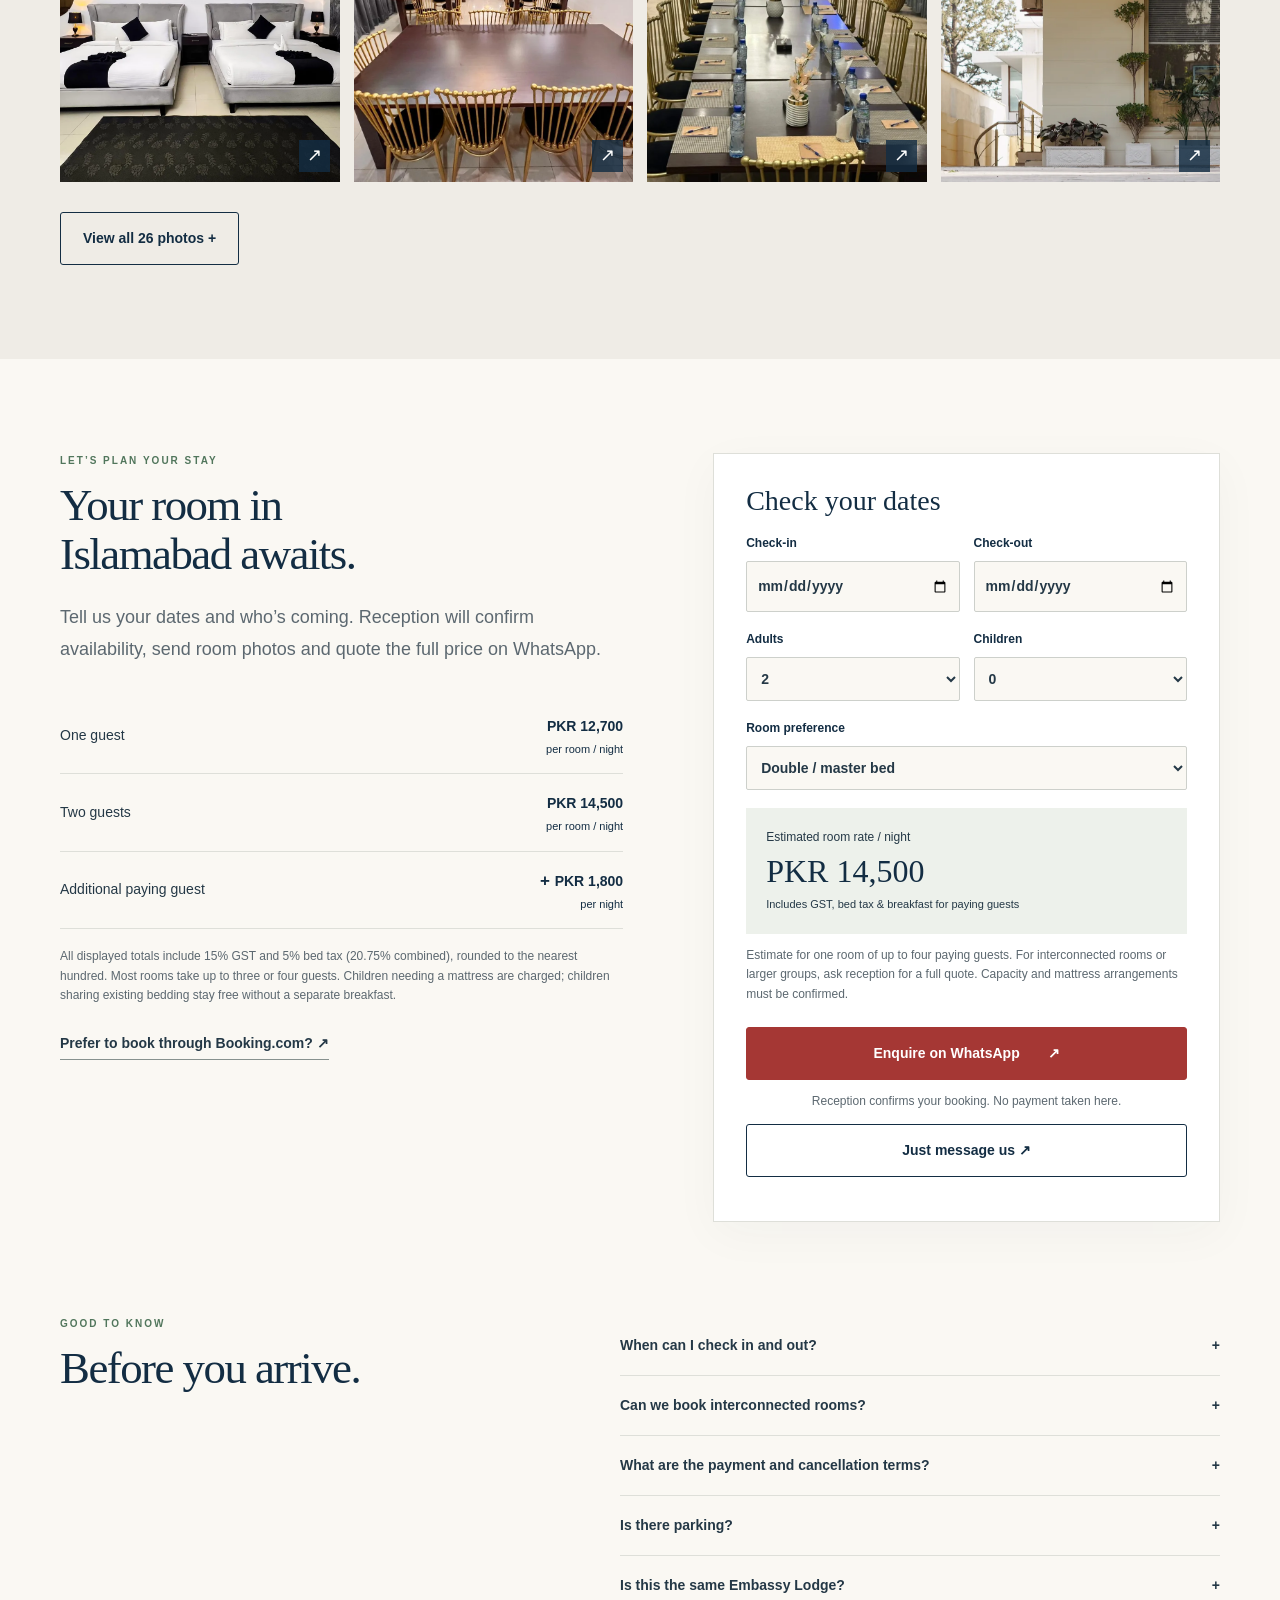
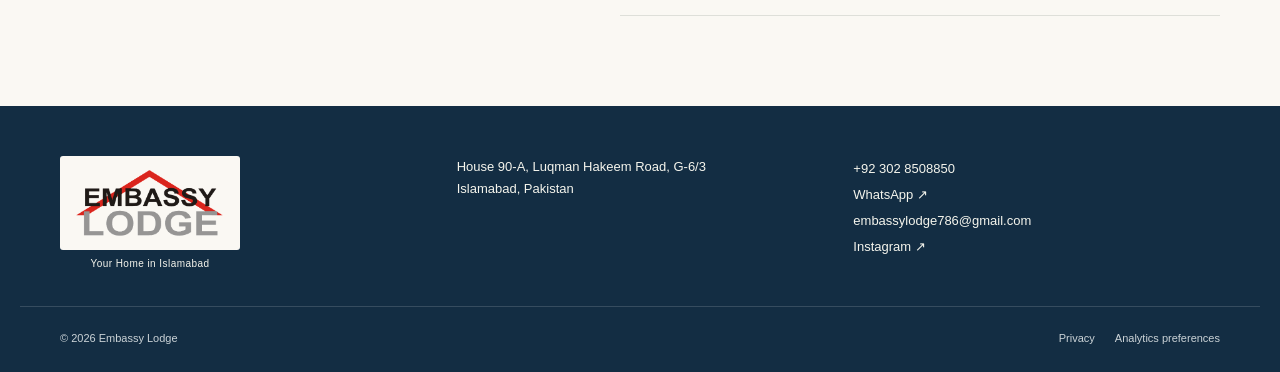
==== commit 1b7f2565: "Round prices, archive old-property photos, add footer contacts Shown prices are rounded to the neare" ====
--- a/index.html
+++ b/index.html
@@ -1,18 +1,18 @@
 <!doctype html>
 <html lang="en"><head><meta charset="utf-8"><meta name="viewport" content="width=device-width, initial-scale=1"><title>Embassy Lodge | Your Home in Islamabad · G-6/3</title><meta name="description" content="Stay in central G-6/3, beside Blue Area and close to Constitution Avenue. Double, twin and family rooms, freshly made breakfast, meeting and dining halls, and 24-hour reception. Enquire directly on WhatsApp."><meta name="theme-color" content="#132d43"><meta property="og:title" content="Embassy Lodge — Your Home in Islamabad"><meta property="og:description" content="A central G-6 stay beside Blue Area, with breakfast included and room to unwind. Check availability directly."><link rel="icon" href="assets/favicon.svg" type="image/svg+xml"><link rel="stylesheet" href="styles.css"><script src="app.js" defer></script>
-<script type="application/ld+json">{"@context":"https://schema.org","@type":"LodgingBusiness","name":"Embassy Lodge","telephone":"+923028508850","address":{"@type":"PostalAddress","streetAddress":"House 90-A, Luqman Hakeem Road, G-6/3","addressLocality":"Islamabad","addressCountry":"PK"},"checkinTime":"14:00","checkoutTime":"12:00","priceRange":"PKR 12,679+ per night, including taxes"}</script></head>
+<script type="application/ld+json">{"@context":"https://schema.org","@type":"LodgingBusiness","name":"Embassy Lodge","telephone":"+923028508850","address":{"@type":"PostalAddress","streetAddress":"House 90-A, Luqman Hakeem Road, G-6/3","addressLocality":"Islamabad","addressCountry":"PK"},"checkinTime":"14:00","checkoutTime":"12:00","priceRange":"PKR 12,700+ per night, including taxes"}</script></head>
 <body><a class="skip" href="#main">Skip to content</a><header class="header"><a class="brand" href="#" aria-label="Embassy Lodge home"><img class="site-logo" src="assets/logo.png" width="512" height="234" alt="Embassy Lodge"><span class="logo-tagline">Your Home in Islamabad</span></a><nav aria-label="Main navigation"><a href="#rooms">Rooms</a><a href="#location">Location</a><a href="#gallery">Photos</a><a class="button small" href="#enquire">Plan your stay <span>↗</span></a></nav></header>
-<main id="main"><section class="hero wrap"><div class="hero-copy"><p class="eyebrow"><span class="dot"></span> NOW IN G-6/3 · ISLAMABAD</p><h1>At the centre<br>of the <em>capital.</em></h1><p class="lead">Beside Blue Area and close to Constitution Avenue, with a park across the road and breakfast made fresh. A comfortable base for work, appointments and family visits.</p><div class="hero-actions"><a class="button" href="#enquire">Check availability <span>↗</span></a><a class="button outline" data-event="call_click" data-placement="hero" href="tel:+923028508850">Call reception</a></div><div class="hero-rate"><strong><span data-price="2">PKR 14,490</span> <span>/ night for two</span></strong><p>Breakfast &amp; all taxes included · Single stay <span data-price="1">PKR 12,679</span></p></div></div><figure class="hero-image"><img src="assets/g6/exterior-front-gate.webp" width="1441" height="1600" alt="Front of Embassy Lodge at House 90-A, G-6/3, with the gate and balcony" fetchpriority="high"><figcaption><span>YOUR BASE IN THE HEART OF THE CAPITAL</span><a href="#gallery">Explore the lodge ↗</a></figcaption></figure></section>
+<main id="main"><section class="hero wrap"><div class="hero-copy"><p class="eyebrow"><span class="dot"></span> NOW IN G-6/3 · ISLAMABAD</p><h1>At the centre<br>of the <em>capital.</em></h1><p class="lead">Beside Blue Area and close to Constitution Avenue, with a park across the road and breakfast made fresh. A comfortable base for work, appointments and family visits.</p><div class="hero-actions"><a class="button" href="#enquire">Check availability <span>↗</span></a><a class="button outline" data-event="call_click" data-placement="hero" href="tel:+923028508850">Call reception</a></div><div class="hero-rate"><strong><span data-price="2">PKR 14,500</span> <span>/ night for two</span></strong><p>Breakfast &amp; all taxes included · Single stay <span data-price="1">PKR 12,700</span></p></div></div><figure class="hero-image"><img src="assets/g6/exterior-front-gate.webp" width="1441" height="1600" alt="Front of Embassy Lodge at House 90-A, G-6/3, with the gate and balcony" fetchpriority="high"><figcaption><span>YOUR BASE IN THE HEART OF THE CAPITAL</span><a href="#gallery">Explore the lodge ↗</a></figcaption></figure></section>
 <div class="essentials"><div class="wrap essential-row"><span>Beside Blue Area</span><span>Breakfast included</span><span>24-hour reception</span><span>Meeting &amp; dining halls</span></div></div>
 <section class="wrap section" id="rooms"><div class="section-heading"><div><p class="eyebrow">SETTLE IN</p><h2>A stay that fits your plans.</h2></div><p>For work trips, court dates, family visits and a few slower days in the capital. Choose your bed setup; we’ll help you find the right room.</p></div><div class="room-grid"><article class="room"><img loading="lazy" src="assets/g6/double-room-terrazzo-bed.webp" width="1600" height="1200" alt="Double room with upholstered bed, bedside lamps and seating"><div class="room-body"><span class="number">01 / DOUBLE</span><h3>A comfortable retreat</h3><p>Master-bed rooms with space to settle in after a busy day.</p><a class="text-link" href="#enquire" data-room="Double / master bed">Ask about a double room ↗</a></div></article><article class="room"><img loading="lazy" src="assets/g6/twin-room-window.webp" width="1600" height="1201" alt="Room with two separate upholstered beds beside a large window"><div class="room-body"><span class="number">02 / TWIN</span><h3>Your own space</h3><p>Separate beds for friends, colleagues or family travelling together.</p><a class="text-link" href="#enquire" data-room="Twin beds">Ask about a twin room ↗</a></div></article><article class="room"><img loading="lazy" src="assets/g6/family-room-twin-beds.webp" width="1600" height="1200" alt="Large room with two double beds side by side"><div class="room-body"><span class="number">03 / FAMILY STAYS</span><h3>Bring everyone along</h3><p>Larger rooms with two beds for three or four guests, plus interconnected rooms for bigger families.</p><a class="text-link" href="#enquire" data-room="Larger room (3–4 guests)">Plan a family stay ↗</a></div></article></div><p class="fine">Photos show representative rooms. Layouts vary; reception will confirm your room and bed arrangement before booking.</p></section>
 <section class="comfort"><div class="wrap comfort-grid"><div class="comfort-photo"><img src="assets/g6/breakfast-parathas.webp" width="1379" height="1600" loading="lazy" alt="Freshly made parathas at the breakfast counter"><span class="photo-label">A slower start to your morning.</span></div><div class="comfort-copy"><p class="eyebrow">THE EVERYDAY DETAILS, TAKEN CARE OF</p><h2>Wake up. <br>Breakfast is on us.</h2><p>Breakfast included: two eggs your way, paratha or toast, and tea or coffee.</p><p class="fine">More breakfast choices—from French toast and cereal to aloo bhujia—and freshly prepared meals are available from our à la carte menu, at an additional charge.</p><ul class="amenities"><li>Wi-Fi</li><li>Hot water</li><li>Heating &amp; cooling</li><li>Backup power</li><li>24-hour reception</li><li>Parking</li></ul></div></div></section>
 <section class="wrap section" id="halls"><div class="section-heading"><div><p class="eyebrow">ROOM TO MEET AND DINE</p><h2>Space for more than a stay.</h2></div><p>A meeting hall and a dining hall on the premises, for work sessions, family gatherings and group meals.</p></div><div class="room-grid two"><article class="room"><img loading="lazy" src="assets/g6/meeting-table.webp" width="1280" height="960" alt="Long meeting table set with notepads, pens and water"><div class="room-body"><span class="number">MEETING HALL</span><h3>Gather around one table</h3><p>A long table set up for meetings, briefings and working sessions.</p><a class="text-link" href="https://wa.me/923028508850?text=Hello%20Embassy%20Lodge%2C%20I%20would%20like%20to%20ask%20about%20your%20meeting%20hall." data-event="whatsapp_click" data-placement="halls_meeting">Ask about the meeting hall ↗</a></div></article><article class="room"><img loading="lazy" src="assets/g6/dining-hall.webp" width="1280" height="960" alt="Dining hall with tables, gold chairs and chandeliers"><div class="room-body"><span class="number">DINING HALL</span><h3>Meals together</h3><p>Breakfast is served here, with room for families and groups to eat together.</p><a class="text-link" href="https://wa.me/923028508850?text=Hello%20Embassy%20Lodge%2C%20I%20would%20like%20to%20ask%20about%20group%20dining." data-event="whatsapp_click" data-placement="halls_dining">Ask about group dining ↗</a></div></article></div></section>
 <section class="wrap section" id="location"><div class="location-grid"><div><p class="eyebrow">CLOSE TO WHERE YOU NEED TO BE</p><h2>Step out into G-6.</h2><p class="lead">A central address beside Blue Area, with a park across the road and restaurants within walking distance.</p><p>Constitution Avenue is close by, home to the Pakistan Secretariat, the Foreign Office, the Islamabad High Court and the Supreme Court. That makes the lodge a practical base for official work, hearings and appointments. The Margalla trails are a short drive away.</p><address>House 90-A, Luqman Hakeem Road, G-6/3<br>Islamabad, Pakistan</address><a class="button outline" href="https://maps.app.goo.gl/iPWMx278fa8dvpPB8" target="_blank" rel="noopener noreferrer" data-event="directions_click" data-placement="location">Open Google Maps ↗</a></div><div class="nearby"><p class="eyebrow">PLAN YOUR WAY AROUND</p><h3>Where are you heading?</h3><p>Open a route from the lodge to see current directions and estimated travel time.</p><label for="destination">Choose a destination</label><select id="destination"><optgroup label="Appointments and work"><option selected value="Pakistan Secretariat Islamabad">Pakistan Secretariat</option><option value="Ministry of Foreign Affairs Constitution Avenue Islamabad">Foreign Office</option><option value="Supreme Court of Pakistan Constitution Avenue Islamabad">Supreme Court</option><option value="Islamabad High Court Constitution Avenue Islamabad">Islamabad High Court</option><option value="Blue Area Islamabad">Blue Area</option><option value="Diplomatic Shuttle Service Third Avenue Quaid-e-Azam University Road G-5 Islamabad">Diplomatic Shuttle Service</option></optgroup><optgroup label="Food and shopping"><option value="Aabpara Market Islamabad">Aabpara Market</option><option value="Kohsar Market Islamabad">Kohsar Market</option><option value="Centaurus Mall Islamabad">Centaurus Mall</option></optgroup><optgroup label="Sightseeing and travel"><option value="Trail 3 Islamabad">Margalla Hills · Trail 3</option><option value="Faisal Mosque Islamabad">Faisal Mosque</option><option value="Pakistan Monument Islamabad">Pakistan Monument</option><option value="Islamabad International Airport">Islamabad International Airport</option></optgroup><option value="custom">Another destination…</option></select><div id="custom-destination-field" hidden><label for="custom-destination">Where would you like to go?</label><input id="custom-destination" type="text" placeholder="Place or address in Islamabad" maxlength="200"></div><label for="travel">Travel by</label><select id="travel"><option value="driving">Car</option><option value="walking">On foot</option></select><a id="route-link" class="button outline" href="https://www.google.com/maps/dir/?api=1&amp;origin=Embassy+Lodge+House+90-A+Luqman+Hakeem+Road+G-6%2F3+Islamabad&amp;destination=Pakistan+Secretariat+Islamabad" target="_blank" rel="noopener noreferrer" data-event="directions_click" data-placement="route">Get directions ↗</a><p class="fine">Travel times depend on traffic. For court, ministry, embassy or visa visits, follow the location and access instructions on your appointment letter.</p><div class="explore"><span>MAKE A LITTLE TIME TO EXPLORE</span><a class="button outline" href="https://islamabad.embassylodge.com/" target="_blank" rel="noopener noreferrer" data-event="explore_click" data-placement="location">Explore Islamabad ↗</a><p>City events and activities, independently listed. These are not events hosted at the lodge.</p></div></div></div></section>
 <section class="gallery-section section" id="gallery"><div class="wrap"><div class="section-heading"><div><p class="eyebrow">TAKE A LOOK AROUND</p><h2>The lodge, as it is.</h2></div><p>Real rooms. Real spaces. Photographs of our current G-6/3 property.</p></div><div class="gallery" id="photo-grid"></div><button class="button outline" id="more-photos" type="button">View all 26 photos <span>＋</span></button><noscript><p><a href="assets/g6/double-room-terrazzo-bed.webp">View a double room</a> · <a href="assets/g6/lobby-staircase.webp">View the lobby</a> · <a href="assets/g6/entrance-guard.webp">View the entrance</a></p></noscript></div></section>
-<section class="wrap section booking-section" id="enquire"><div><p class="eyebrow">LET’S PLAN YOUR STAY</p><h2>Your room in <br>Islamabad awaits.</h2><p class="lead">Tell us your dates and who’s coming. Reception will confirm availability, send room photos and quote the full price on WhatsApp.</p><div class="price-list"><div><span>One guest</span><strong><span data-price="1">PKR 12,679</span><small>per room / night</small></strong></div><div><span>Two guests</span><strong><span data-price="2">PKR 14,490</span><small>per room / night</small></strong></div><div><span>Additional paying guest</span><strong>+ <span data-price="extra">PKR 1,811</span><small>per night</small></strong></div></div><p class="fine">All displayed totals include 15% GST and 5% bed tax (20.75% combined). Base rate before tax: PKR 10,500 for one guest + PKR 1,500 per additional paying guest. Most rooms take up to three or four guests. Children needing a mattress are charged; children sharing existing bedding stay free without a separate breakfast.</p><a class="text-link" href="https://www.booking.com/hotel/pk/embassy-lodge-islamabad1.html" target="_blank" rel="noopener noreferrer" data-event="booking_platform_click" data-placement="booking">Prefer to book through Booking.com? ↗</a></div>
-<form id="booking-form" class="booking-form"><h3>Check your dates</h3><div class="form-row"><label>Check-in<input id="checkin" type="date" required></label><label>Check-out<input id="checkout" type="date" required></label></div><div class="form-row"><label>Adults<select id="adults"><option>1</option><option selected>2</option><option>3</option><option>4</option></select></label><label>Children<select id="children"><option>0</option><option>1</option><option>2</option><option>3</option><option>4</option></select></label></div><div id="children-details" hidden><label>Children needing mattresses<select id="mattresses"><option value="0">0</option><option value="1">1</option><option value="2">2</option></select></label><p class="fine">Children sharing existing bedding stay free, without a separate breakfast. Most rooms take three or four guests in total; reception will confirm capacity.</p></div><label>Room preference<select id="room-type"><option>Double / master bed</option><option>Twin beds</option><option>Larger room (3–4 guests)</option><option>Interconnected rooms</option></select></label><div class="estimate" aria-live="polite"><span id="estimate-label">Estimated room rate / night</span><strong id="estimate">PKR 14,490</strong><small>Includes GST, bed tax &amp; breakfast for paying guests</small></div><p class="fine">Estimate for one room of up to four paying guests. For interconnected rooms or larger groups, ask reception for a full quote. Capacity and mattress arrangements must be confirmed.</p><button class="button" type="submit">Enquire on WhatsApp <span>↗</span></button><p class="fine center">Reception confirms your booking. No payment taken here.</p><a class="button outline quick-whatsapp" href="https://wa.me/923028508850?text=Hello%20Embassy%20Lodge%2C%20I%20found%20your%20website%20and%20would%20like%20to%20ask%20about%20a%20stay." data-event="whatsapp_click" data-placement="quick_message">Just message us ↗</a><p class="form-error" id="form-error" role="alert"></p></form></section>
+<section class="wrap section booking-section" id="enquire"><div><p class="eyebrow">LET’S PLAN YOUR STAY</p><h2>Your room in <br>Islamabad awaits.</h2><p class="lead">Tell us your dates and who’s coming. Reception will confirm availability, send room photos and quote the full price on WhatsApp.</p><div class="price-list"><div><span>One guest</span><strong><span data-price="1">PKR 12,700</span><small>per room / night</small></strong></div><div><span>Two guests</span><strong><span data-price="2">PKR 14,500</span><small>per room / night</small></strong></div><div><span>Additional paying guest</span><strong>+ <span data-price="extra">PKR 1,800</span><small>per night</small></strong></div></div><p class="fine">All displayed totals include 15% GST and 5% bed tax (20.75% combined), rounded to the nearest hundred. Most rooms take up to three or four guests. Children needing a mattress are charged; children sharing existing bedding stay free without a separate breakfast.</p><a class="text-link" href="https://www.booking.com/hotel/pk/embassy-lodge-islamabad1.html" target="_blank" rel="noopener noreferrer" data-event="booking_platform_click" data-placement="booking">Prefer to book through Booking.com? ↗</a></div>
+<form id="booking-form" class="booking-form"><h3>Check your dates</h3><div class="form-row"><label>Check-in<input id="checkin" type="date" required></label><label>Check-out<input id="checkout" type="date" required></label></div><div class="form-row"><label>Adults<select id="adults"><option>1</option><option selected>2</option><option>3</option><option>4</option></select></label><label>Children<select id="children"><option>0</option><option>1</option><option>2</option><option>3</option><option>4</option></select></label></div><div id="children-details" hidden><label>Children needing mattresses<select id="mattresses"><option value="0">0</option><option value="1">1</option><option value="2">2</option></select></label><p class="fine">Children sharing existing bedding stay free, without a separate breakfast. Most rooms take three or four guests in total; reception will confirm capacity.</p></div><label>Room preference<select id="room-type"><option>Double / master bed</option><option>Twin beds</option><option>Larger room (3–4 guests)</option><option>Interconnected rooms</option></select></label><div class="estimate" aria-live="polite"><span id="estimate-label">Estimated room rate / night</span><strong id="estimate">PKR 14,500</strong><small>Includes GST, bed tax &amp; breakfast for paying guests</small></div><p class="fine">Estimate for one room of up to four paying guests. For interconnected rooms or larger groups, ask reception for a full quote. Capacity and mattress arrangements must be confirmed.</p><button class="button" type="submit">Enquire on WhatsApp <span>↗</span></button><p class="fine center">Reception confirms your booking. No payment taken here.</p><a class="button outline quick-whatsapp" href="https://wa.me/923028508850?text=Hello%20Embassy%20Lodge%2C%20I%20found%20your%20website%20and%20would%20like%20to%20ask%20about%20a%20stay." data-event="whatsapp_click" data-placement="quick_message">Just message us ↗</a><p class="form-error" id="form-error" role="alert"></p></form></section>
 <section class="wrap faq-section"><div><p class="eyebrow">GOOD TO KNOW</p><h2>Before you arrive.</h2></div><div class="faqs"><details><summary>When can I check in and out?</summary><p>Check-in is from 2 pm. Check-out is by 12 noon. Reception is available 24 hours; contact us about early arrival or late departure.</p></details><details><summary>Can we book interconnected rooms?</summary><p>Yes. We have interconnected rooms, and larger rooms with two beds for three or four guests. Reception will confirm the layout and total price.</p></details><details><summary>What are the payment and cancellation terms?</summary><p>An advance payment secures your booking; reception can also confirm other arrangements directly. For a provisional hold, we may contact you to reconfirm if another booking request comes in. Unconfirmed holds may be released after the deadline we give you. On arrival, you can view your room before making advance payment at check-in. We accept cash, card and bank transfer. Please contact reception if your plans change; any cancellation terms will be confirmed when you book.</p></details><details><summary>Is there parking?</summary><p>Yes. Parking is outside the property, with space for a few cars inside. Tell reception if you are arriving by car.</p></details><details><summary>Is this the same Embassy Lodge?</summary><p>Yes, now at House 90-A, Luqman Hakeem Road, G-6/3. Same team, new address. Our Google listing also includes reviews of our previous premises. The photographs on this website show the current property.</p><a class="text-link" href="https://maps.app.goo.gl/iPWMx278fa8dvpPB8" target="_blank" rel="noopener noreferrer" data-event="reviews_click" data-placement="faq">View our Google listing and reviews ↗</a></details></div></section>
-</main><footer><div class="wrap footer-grid"><div class="brand footer-brand"><img class="site-logo" src="assets/logo.png" width="512" height="234" alt="Embassy Lodge"><span class="logo-tagline">Your Home in Islamabad</span></div><p>House 90-A, Luqman Hakeem Road, G-6/3<br>Islamabad, Pakistan</p><div><a href="tel:+923028508850" data-event="call_click" data-placement="footer">+92 302 8508850</a><br><a href="https://www.instagram.com/embassy_lodge/" target="_blank" rel="noopener noreferrer" data-event="social_click" data-placement="footer">Instagram ↗</a></div></div><div class="wrap footer-bottom"><span>© <span id="year">2026</span> Embassy Lodge</span><div><a href="privacy.html">Privacy</a><button class="plain" id="cookie-settings">Analytics preferences</button></div></div></footer>
+</main><footer><div class="wrap footer-grid"><div class="brand footer-brand"><img class="site-logo" src="assets/logo.png" width="512" height="234" alt="Embassy Lodge"><span class="logo-tagline">Your Home in Islamabad</span></div><p>House 90-A, Luqman Hakeem Road, G-6/3<br>Islamabad, Pakistan</p><div><a href="tel:+923028508850" data-event="call_click" data-placement="footer">+92 302 8508850</a><br><a href="https://wa.me/923028508850?text=Hello%20Embassy%20Lodge%2C%20I%20found%20your%20website%20and%20would%20like%20to%20ask%20about%20a%20stay." target="_blank" rel="noopener noreferrer" data-event="whatsapp_click" data-placement="footer">WhatsApp ↗</a><br><a href="mailto:embassylodge786@gmail.com" data-event="email_click" data-placement="footer">embassylodge786@gmail.com</a><br><a href="https://www.instagram.com/embassy_lodge/" target="_blank" rel="noopener noreferrer" data-event="social_click" data-placement="footer">Instagram ↗</a></div></div><div class="wrap footer-bottom"><span>© <span id="year">2026</span> Embassy Lodge</span><div><a href="privacy.html">Privacy</a><button class="plain" id="cookie-settings">Analytics preferences</button></div></div></footer>
 <div class="mobile-contact"><a href="tel:+923028508850" data-event="call_click" data-placement="mobile">Call reception</a><a class="button" href="#enquire">Check availability ↗</a></div>
 <div class="cookie-banner" id="cookie-banner" hidden><p>Help us improve your visit? Optional Google Analytics measures visits and booking-button clicks. <a href="privacy.html">Privacy details</a></p><div><button class="button small" id="accept-analytics">Allow analytics</button><button class="button outline small" id="decline-analytics">No thanks</button></div></div>
 <dialog id="lightbox" aria-label="Property photographs"><div class="lightbox-top"><p id="photo-count"></p><button id="close-lightbox" aria-label="Close photo gallery">Close ×</button></div><img id="lightbox-image" alt=""><div class="lightbox-bottom"><button id="prev-photo" aria-label="Previous photo">←</button><p id="photo-caption"></p><button id="next-photo" aria-label="Next photo">→</button></div></dialog>
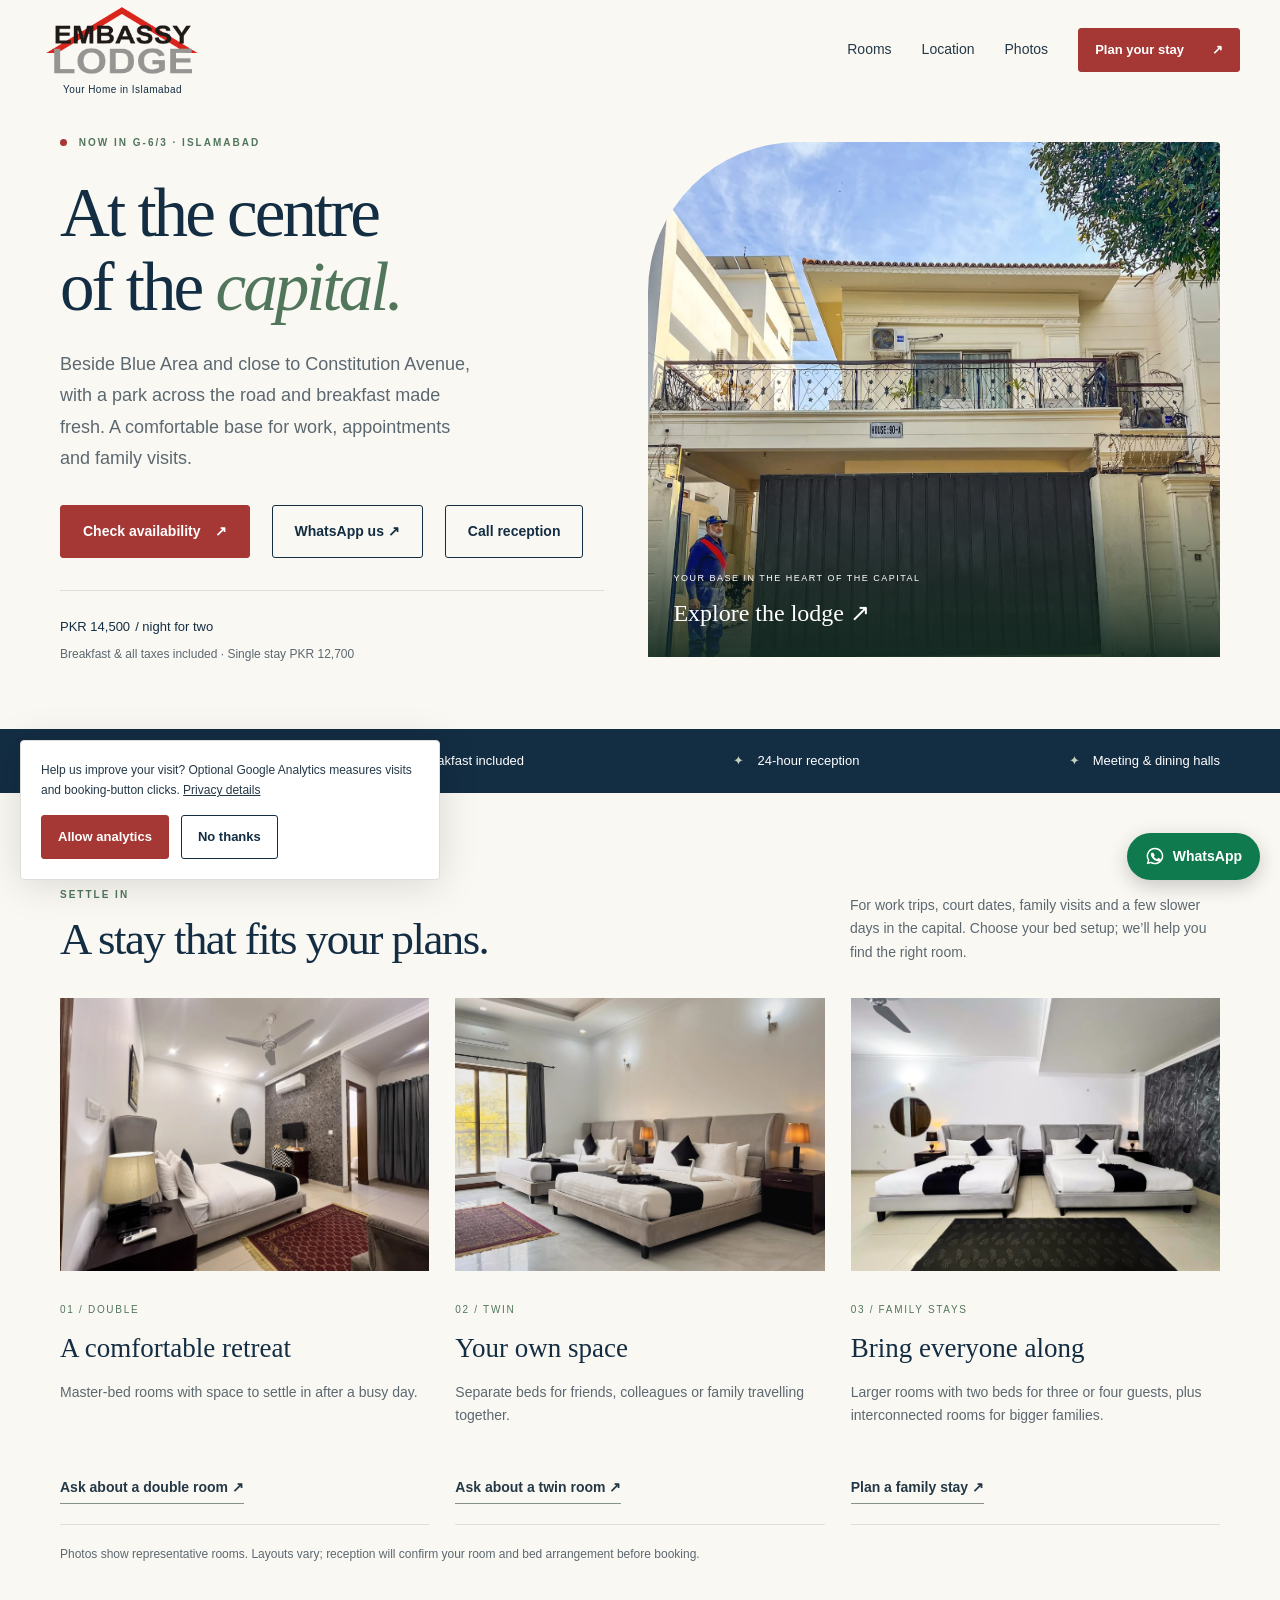
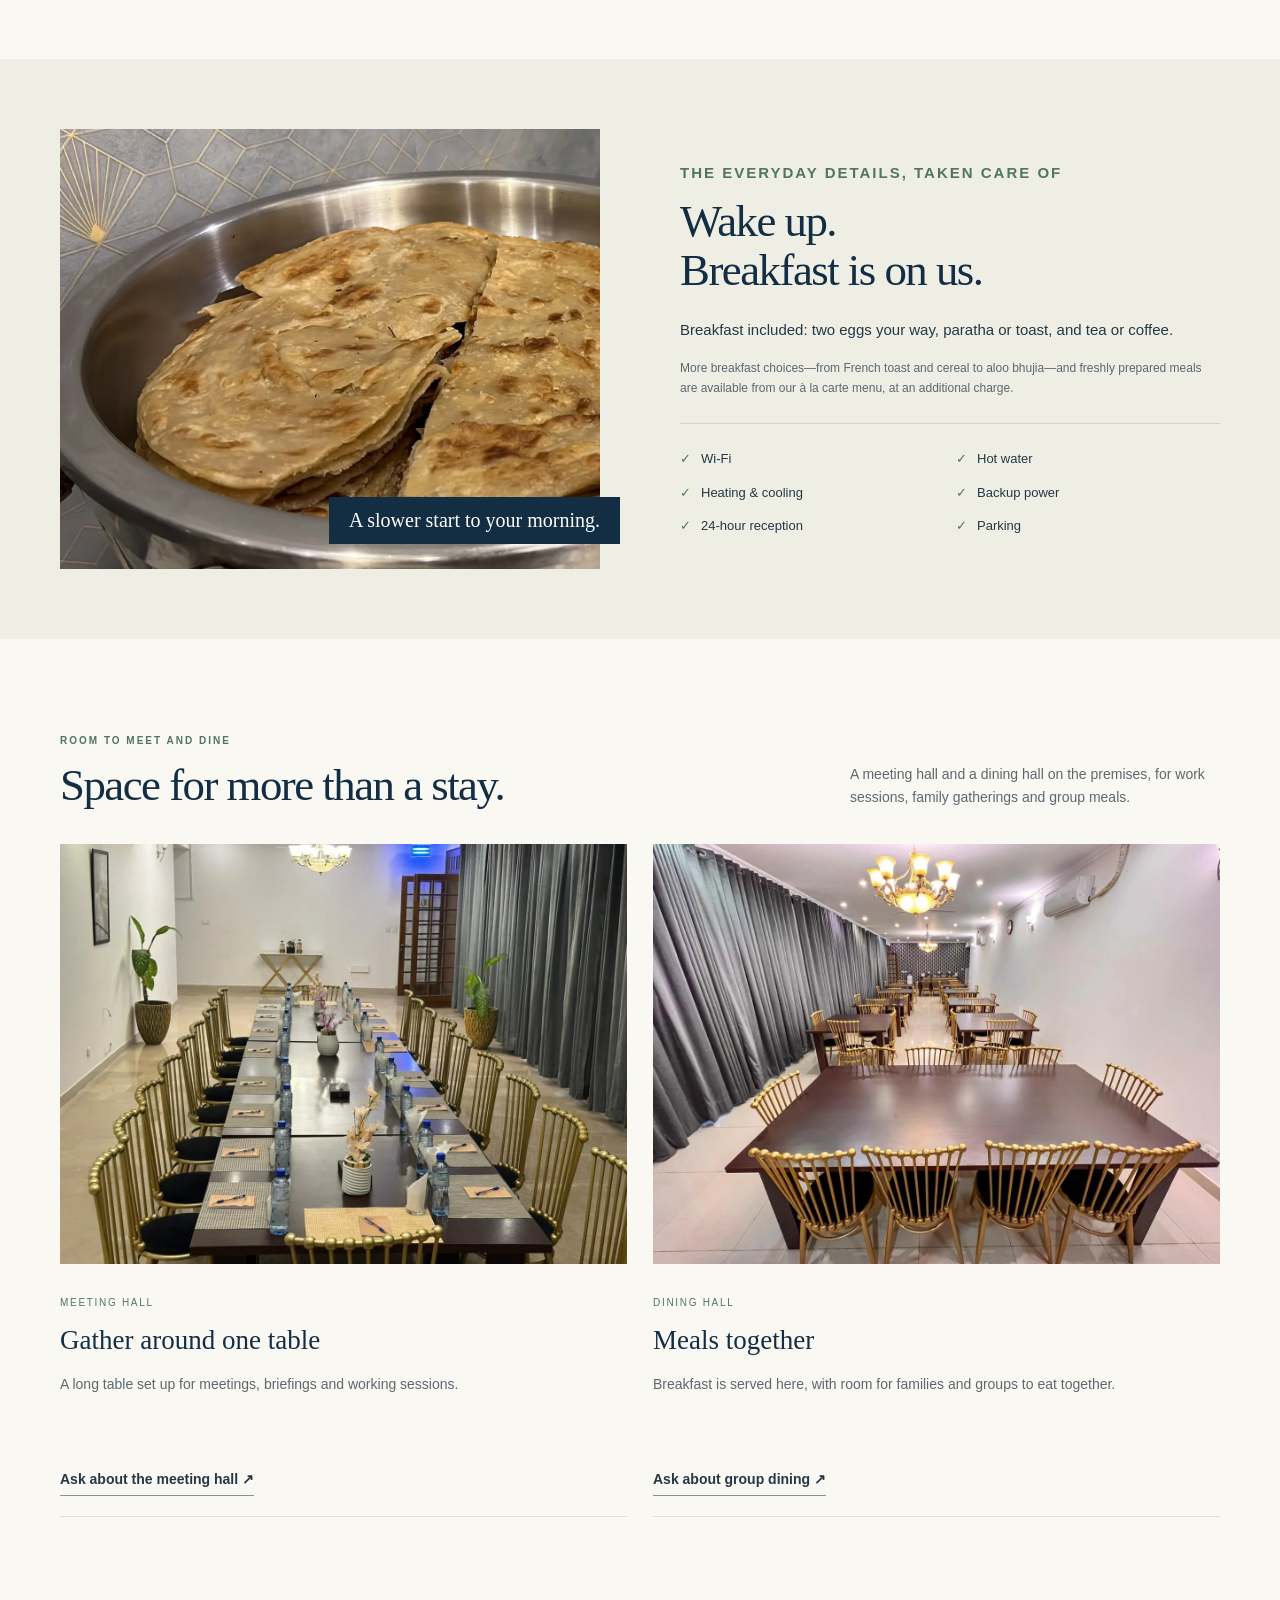
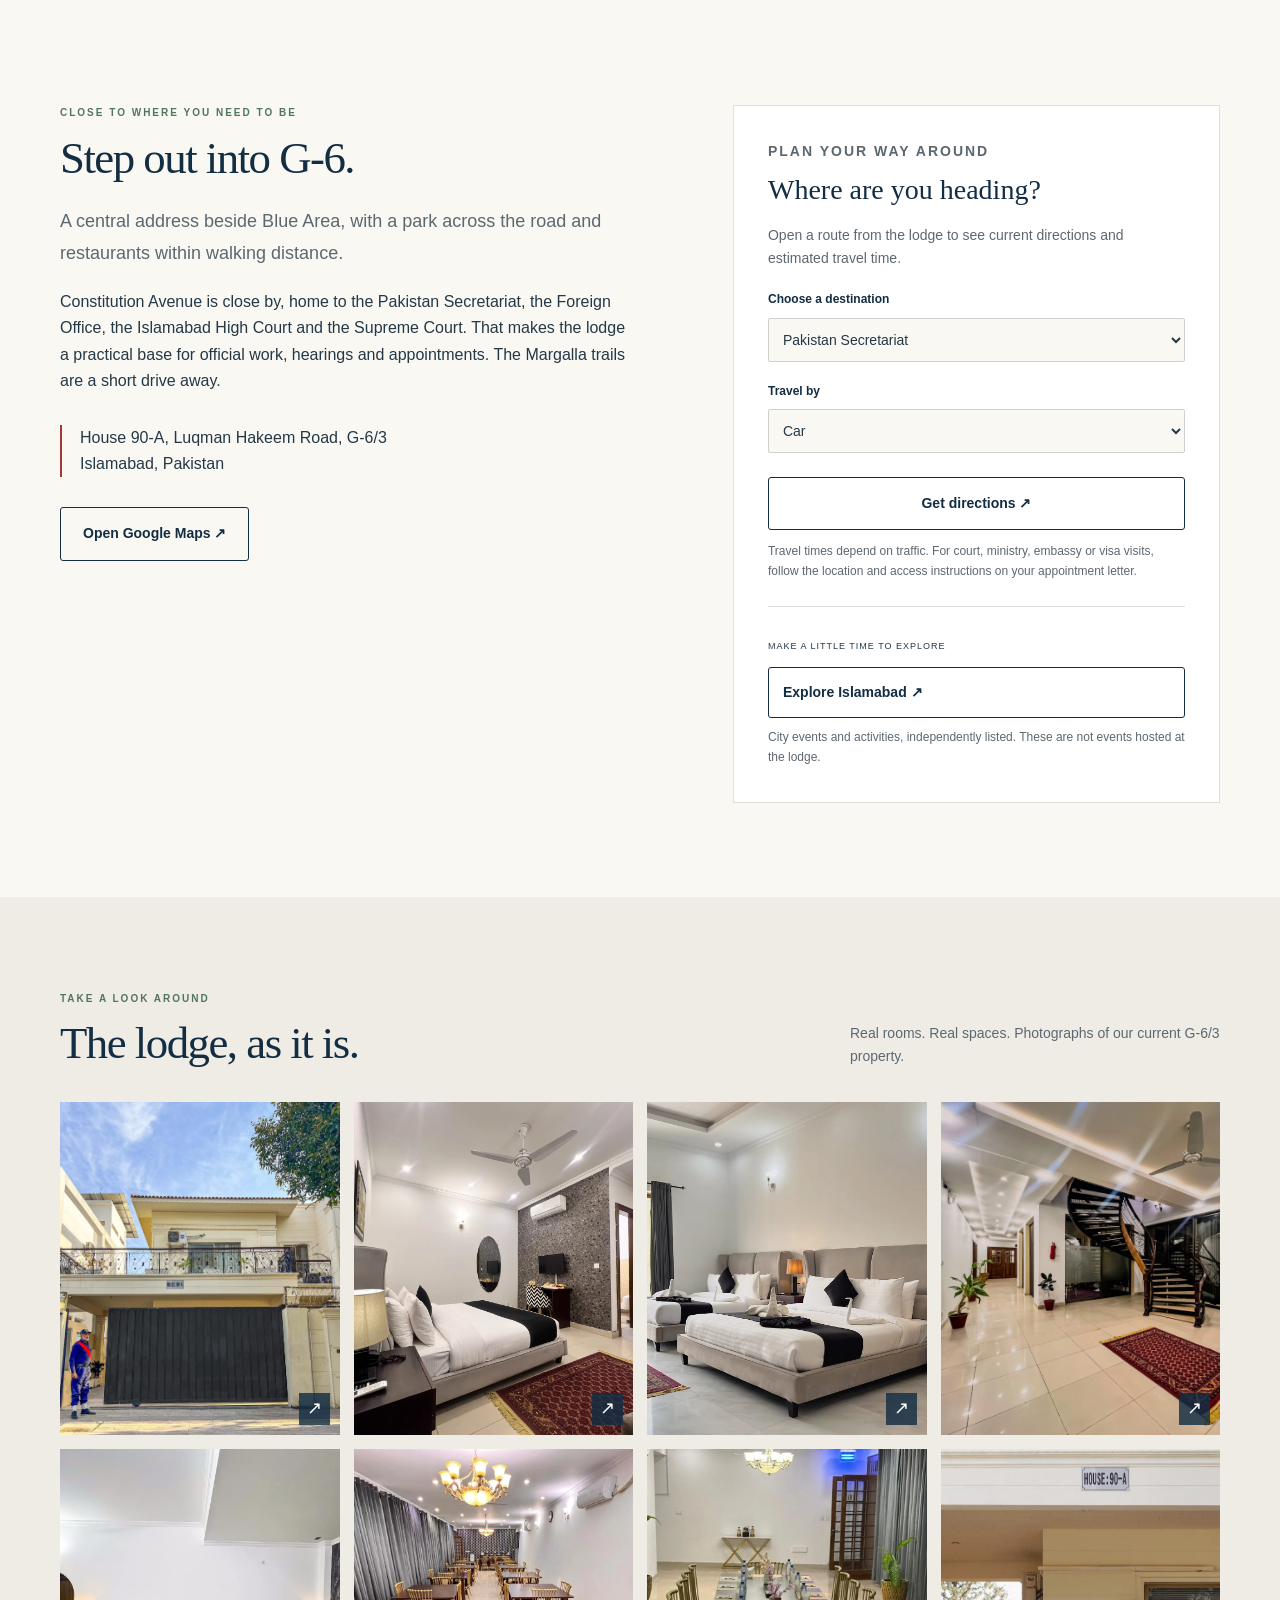
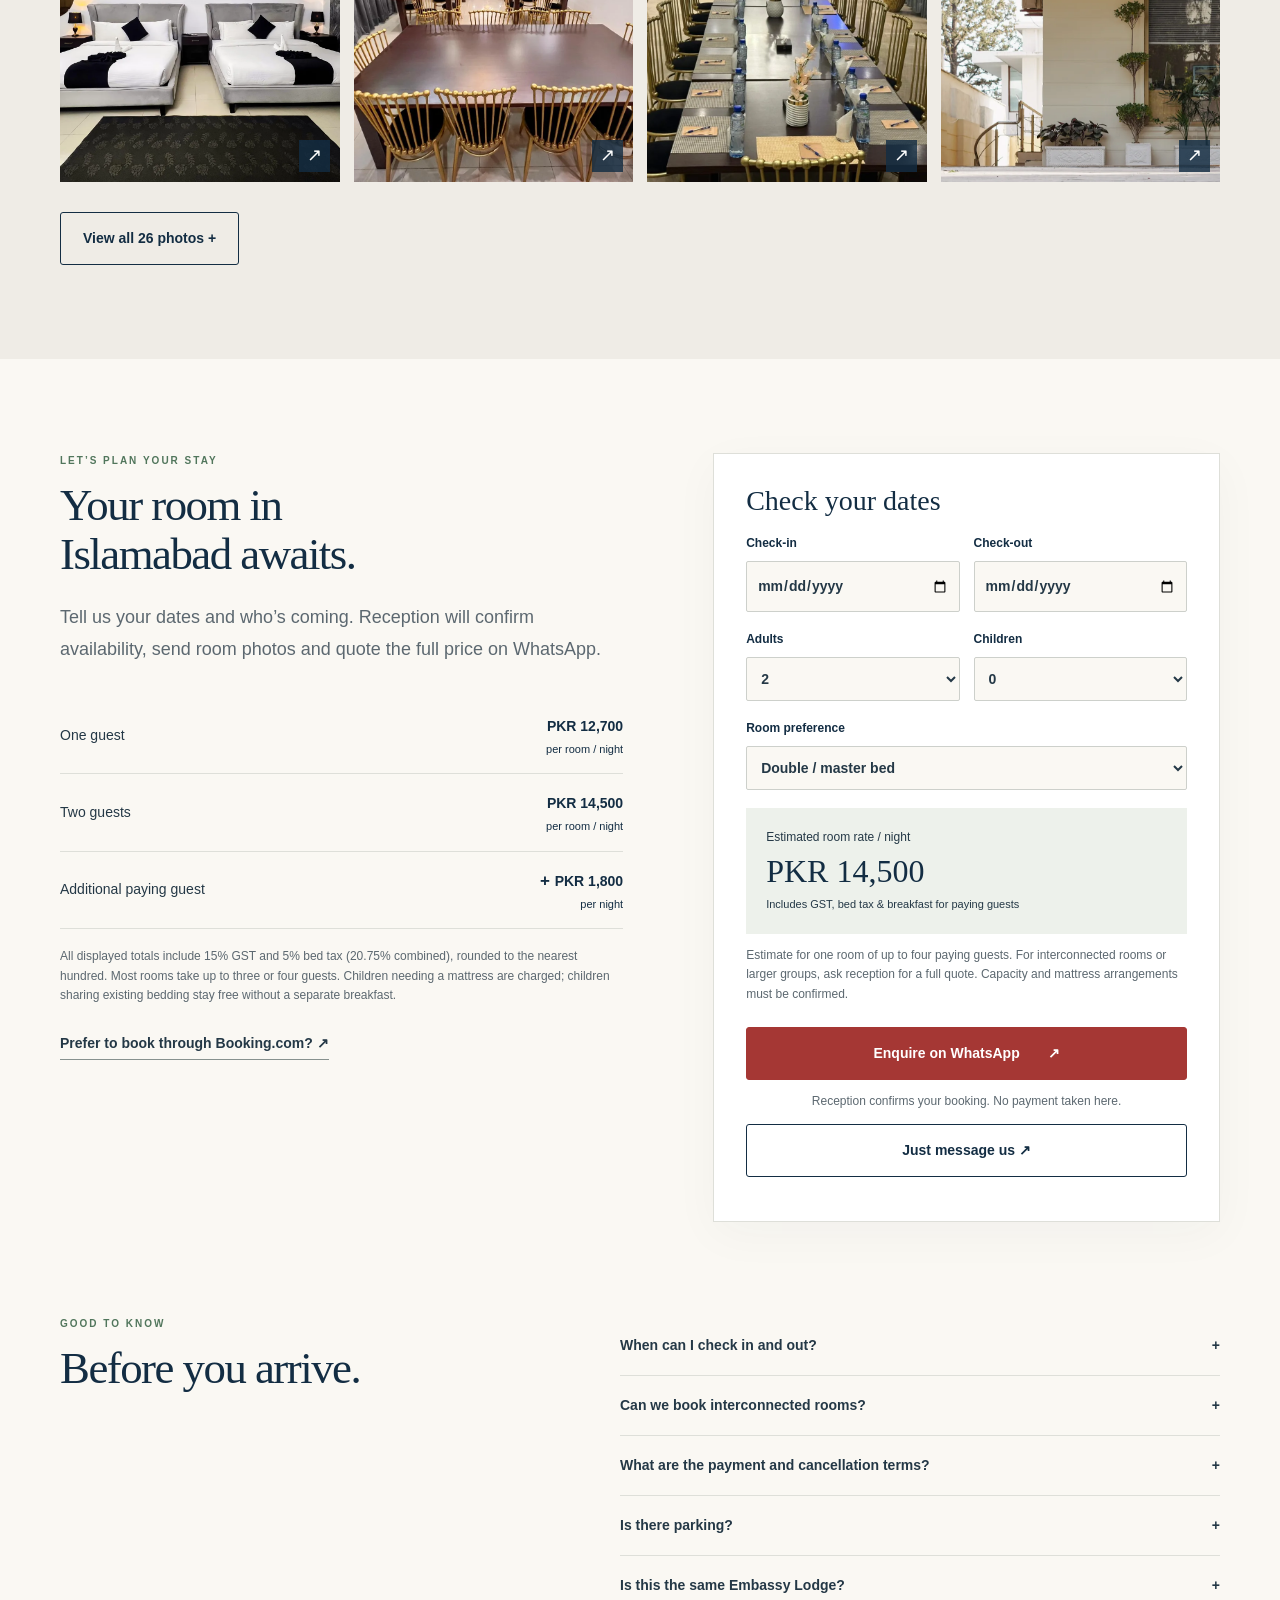
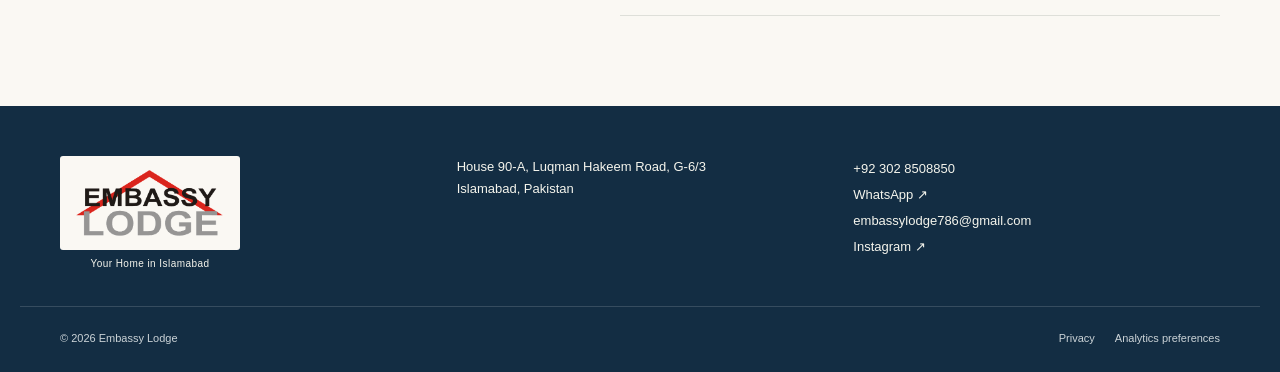
==== commit a739b461: "Add WhatsApp buttons: floating on every screen and in the hero Co-Authored-By: Claude Fable 5.2 <nor" ====
--- a/index.html
+++ b/index.html
@@ -2,7 +2,7 @@
 <html lang="en"><head><meta charset="utf-8"><meta name="viewport" content="width=device-width, initial-scale=1"><title>Embassy Lodge | Your Home in Islamabad · G-6/3</title><meta name="description" content="Stay in central G-6/3, beside Blue Area and close to Constitution Avenue. Double, twin and family rooms, freshly made breakfast, meeting and dining halls, and 24-hour reception. Enquire directly on WhatsApp."><meta name="theme-color" content="#132d43"><meta property="og:title" content="Embassy Lodge — Your Home in Islamabad"><meta property="og:description" content="A central G-6 stay beside Blue Area, with breakfast included and room to unwind. Check availability directly."><link rel="icon" href="assets/favicon.svg" type="image/svg+xml"><link rel="stylesheet" href="styles.css"><script src="app.js" defer></script>
 <script type="application/ld+json">{"@context":"https://schema.org","@type":"LodgingBusiness","name":"Embassy Lodge","telephone":"+923028508850","address":{"@type":"PostalAddress","streetAddress":"House 90-A, Luqman Hakeem Road, G-6/3","addressLocality":"Islamabad","addressCountry":"PK"},"checkinTime":"14:00","checkoutTime":"12:00","priceRange":"PKR 12,700+ per night, including taxes"}</script></head>
 <body><a class="skip" href="#main">Skip to content</a><header class="header"><a class="brand" href="#" aria-label="Embassy Lodge home"><img class="site-logo" src="assets/logo.png" width="512" height="234" alt="Embassy Lodge"><span class="logo-tagline">Your Home in Islamabad</span></a><nav aria-label="Main navigation"><a href="#rooms">Rooms</a><a href="#location">Location</a><a href="#gallery">Photos</a><a class="button small" href="#enquire">Plan your stay <span>↗</span></a></nav></header>
-<main id="main"><section class="hero wrap"><div class="hero-copy"><p class="eyebrow"><span class="dot"></span> NOW IN G-6/3 · ISLAMABAD</p><h1>At the centre<br>of the <em>capital.</em></h1><p class="lead">Beside Blue Area and close to Constitution Avenue, with a park across the road and breakfast made fresh. A comfortable base for work, appointments and family visits.</p><div class="hero-actions"><a class="button" href="#enquire">Check availability <span>↗</span></a><a class="button outline" data-event="call_click" data-placement="hero" href="tel:+923028508850">Call reception</a></div><div class="hero-rate"><strong><span data-price="2">PKR 14,500</span> <span>/ night for two</span></strong><p>Breakfast &amp; all taxes included · Single stay <span data-price="1">PKR 12,700</span></p></div></div><figure class="hero-image"><img src="assets/g6/exterior-front-gate.webp" width="1441" height="1600" alt="Front of Embassy Lodge at House 90-A, G-6/3, with the gate and balcony" fetchpriority="high"><figcaption><span>YOUR BASE IN THE HEART OF THE CAPITAL</span><a href="#gallery">Explore the lodge ↗</a></figcaption></figure></section>
+<main id="main"><section class="hero wrap"><div class="hero-copy"><p class="eyebrow"><span class="dot"></span> NOW IN G-6/3 · ISLAMABAD</p><h1>At the centre<br>of the <em>capital.</em></h1><p class="lead">Beside Blue Area and close to Constitution Avenue, with a park across the road and breakfast made fresh. A comfortable base for work, appointments and family visits.</p><div class="hero-actions"><a class="button" href="#enquire">Check availability <span>↗</span></a><a class="button outline" href="https://wa.me/923028508850?text=Hello%20Embassy%20Lodge%2C%20I%20found%20your%20website%20and%20would%20like%20to%20ask%20about%20a%20stay." target="_blank" rel="noopener noreferrer" data-event="whatsapp_click" data-placement="hero">WhatsApp us ↗</a><a class="button outline" data-event="call_click" data-placement="hero" href="tel:+923028508850">Call reception</a></div><div class="hero-rate"><strong><span data-price="2">PKR 14,500</span> <span>/ night for two</span></strong><p>Breakfast &amp; all taxes included · Single stay <span data-price="1">PKR 12,700</span></p></div></div><figure class="hero-image"><img src="assets/g6/exterior-front-gate.webp" width="1441" height="1600" alt="Front of Embassy Lodge at House 90-A, G-6/3, with the gate and balcony" fetchpriority="high"><figcaption><span>YOUR BASE IN THE HEART OF THE CAPITAL</span><a href="#gallery">Explore the lodge ↗</a></figcaption></figure></section>
 <div class="essentials"><div class="wrap essential-row"><span>Beside Blue Area</span><span>Breakfast included</span><span>24-hour reception</span><span>Meeting &amp; dining halls</span></div></div>
 <section class="wrap section" id="rooms"><div class="section-heading"><div><p class="eyebrow">SETTLE IN</p><h2>A stay that fits your plans.</h2></div><p>For work trips, court dates, family visits and a few slower days in the capital. Choose your bed setup; we’ll help you find the right room.</p></div><div class="room-grid"><article class="room"><img loading="lazy" src="assets/g6/double-room-terrazzo-bed.webp" width="1600" height="1200" alt="Double room with upholstered bed, bedside lamps and seating"><div class="room-body"><span class="number">01 / DOUBLE</span><h3>A comfortable retreat</h3><p>Master-bed rooms with space to settle in after a busy day.</p><a class="text-link" href="#enquire" data-room="Double / master bed">Ask about a double room ↗</a></div></article><article class="room"><img loading="lazy" src="assets/g6/twin-room-window.webp" width="1600" height="1201" alt="Room with two separate upholstered beds beside a large window"><div class="room-body"><span class="number">02 / TWIN</span><h3>Your own space</h3><p>Separate beds for friends, colleagues or family travelling together.</p><a class="text-link" href="#enquire" data-room="Twin beds">Ask about a twin room ↗</a></div></article><article class="room"><img loading="lazy" src="assets/g6/family-room-twin-beds.webp" width="1600" height="1200" alt="Large room with two double beds side by side"><div class="room-body"><span class="number">03 / FAMILY STAYS</span><h3>Bring everyone along</h3><p>Larger rooms with two beds for three or four guests, plus interconnected rooms for bigger families.</p><a class="text-link" href="#enquire" data-room="Larger room (3–4 guests)">Plan a family stay ↗</a></div></article></div><p class="fine">Photos show representative rooms. Layouts vary; reception will confirm your room and bed arrangement before booking.</p></section>
 <section class="comfort"><div class="wrap comfort-grid"><div class="comfort-photo"><img src="assets/g6/breakfast-parathas.webp" width="1379" height="1600" loading="lazy" alt="Freshly made parathas at the breakfast counter"><span class="photo-label">A slower start to your morning.</span></div><div class="comfort-copy"><p class="eyebrow">THE EVERYDAY DETAILS, TAKEN CARE OF</p><h2>Wake up. <br>Breakfast is on us.</h2><p>Breakfast included: two eggs your way, paratha or toast, and tea or coffee.</p><p class="fine">More breakfast choices—from French toast and cereal to aloo bhujia—and freshly prepared meals are available from our à la carte menu, at an additional charge.</p><ul class="amenities"><li>Wi-Fi</li><li>Hot water</li><li>Heating &amp; cooling</li><li>Backup power</li><li>24-hour reception</li><li>Parking</li></ul></div></div></section>
@@ -13,7 +13,7 @@
 <form id="booking-form" class="booking-form"><h3>Check your dates</h3><div class="form-row"><label>Check-in<input id="checkin" type="date" required></label><label>Check-out<input id="checkout" type="date" required></label></div><div class="form-row"><label>Adults<select id="adults"><option>1</option><option selected>2</option><option>3</option><option>4</option></select></label><label>Children<select id="children"><option>0</option><option>1</option><option>2</option><option>3</option><option>4</option></select></label></div><div id="children-details" hidden><label>Children needing mattresses<select id="mattresses"><option value="0">0</option><option value="1">1</option><option value="2">2</option></select></label><p class="fine">Children sharing existing bedding stay free, without a separate breakfast. Most rooms take three or four guests in total; reception will confirm capacity.</p></div><label>Room preference<select id="room-type"><option>Double / master bed</option><option>Twin beds</option><option>Larger room (3–4 guests)</option><option>Interconnected rooms</option></select></label><div class="estimate" aria-live="polite"><span id="estimate-label">Estimated room rate / night</span><strong id="estimate">PKR 14,500</strong><small>Includes GST, bed tax &amp; breakfast for paying guests</small></div><p class="fine">Estimate for one room of up to four paying guests. For interconnected rooms or larger groups, ask reception for a full quote. Capacity and mattress arrangements must be confirmed.</p><button class="button" type="submit">Enquire on WhatsApp <span>↗</span></button><p class="fine center">Reception confirms your booking. No payment taken here.</p><a class="button outline quick-whatsapp" href="https://wa.me/923028508850?text=Hello%20Embassy%20Lodge%2C%20I%20found%20your%20website%20and%20would%20like%20to%20ask%20about%20a%20stay." data-event="whatsapp_click" data-placement="quick_message">Just message us ↗</a><p class="form-error" id="form-error" role="alert"></p></form></section>
 <section class="wrap faq-section"><div><p class="eyebrow">GOOD TO KNOW</p><h2>Before you arrive.</h2></div><div class="faqs"><details><summary>When can I check in and out?</summary><p>Check-in is from 2 pm. Check-out is by 12 noon. Reception is available 24 hours; contact us about early arrival or late departure.</p></details><details><summary>Can we book interconnected rooms?</summary><p>Yes. We have interconnected rooms, and larger rooms with two beds for three or four guests. Reception will confirm the layout and total price.</p></details><details><summary>What are the payment and cancellation terms?</summary><p>An advance payment secures your booking; reception can also confirm other arrangements directly. For a provisional hold, we may contact you to reconfirm if another booking request comes in. Unconfirmed holds may be released after the deadline we give you. On arrival, you can view your room before making advance payment at check-in. We accept cash, card and bank transfer. Please contact reception if your plans change; any cancellation terms will be confirmed when you book.</p></details><details><summary>Is there parking?</summary><p>Yes. Parking is outside the property, with space for a few cars inside. Tell reception if you are arriving by car.</p></details><details><summary>Is this the same Embassy Lodge?</summary><p>Yes, now at House 90-A, Luqman Hakeem Road, G-6/3. Same team, new address. Our Google listing also includes reviews of our previous premises. The photographs on this website show the current property.</p><a class="text-link" href="https://maps.app.goo.gl/iPWMx278fa8dvpPB8" target="_blank" rel="noopener noreferrer" data-event="reviews_click" data-placement="faq">View our Google listing and reviews ↗</a></details></div></section>
 </main><footer><div class="wrap footer-grid"><div class="brand footer-brand"><img class="site-logo" src="assets/logo.png" width="512" height="234" alt="Embassy Lodge"><span class="logo-tagline">Your Home in Islamabad</span></div><p>House 90-A, Luqman Hakeem Road, G-6/3<br>Islamabad, Pakistan</p><div><a href="tel:+923028508850" data-event="call_click" data-placement="footer">+92 302 8508850</a><br><a href="https://wa.me/923028508850?text=Hello%20Embassy%20Lodge%2C%20I%20found%20your%20website%20and%20would%20like%20to%20ask%20about%20a%20stay." target="_blank" rel="noopener noreferrer" data-event="whatsapp_click" data-placement="footer">WhatsApp ↗</a><br><a href="mailto:embassylodge786@gmail.com" data-event="email_click" data-placement="footer">embassylodge786@gmail.com</a><br><a href="https://www.instagram.com/embassy_lodge/" target="_blank" rel="noopener noreferrer" data-event="social_click" data-placement="footer">Instagram ↗</a></div></div><div class="wrap footer-bottom"><span>© <span id="year">2026</span> Embassy Lodge</span><div><a href="privacy.html">Privacy</a><button class="plain" id="cookie-settings">Analytics preferences</button></div></div></footer>
-<div class="mobile-contact"><a href="tel:+923028508850" data-event="call_click" data-placement="mobile">Call reception</a><a class="button" href="#enquire">Check availability ↗</a></div>
+<a class="wa-float" href="https://wa.me/923028508850?text=Hello%20Embassy%20Lodge%2C%20I%20found%20your%20website%20and%20would%20like%20to%20ask%20about%20a%20stay." target="_blank" rel="noopener noreferrer" data-event="whatsapp_click" data-placement="floating" aria-label="Message Embassy Lodge on WhatsApp"><svg viewBox="0 0 24 24" width="20" height="20" aria-hidden="true"><path fill="currentColor" d="M12 2a10 10 0 0 0-8.6 15.1L2 22l5-1.3A10 10 0 1 0 12 2Zm0 1.8a8.2 8.2 0 1 1-4.3 15.2l-.4-.2-2.7.7.7-2.6-.2-.4A8.2 8.2 0 0 1 12 3.800Zm-3.300 4c-.200 0-.5.100-.7.400-.300.300-1 1-1 2.300s1 2.700 1.200 2.900c.100.200 2 3.100 4.900 4.300 2.400 1 2.900.800 3.400.700.500 0 1.700-.700 1.900-1.400.200-.700.200-1.200.200-1.400l-.500-.300-1.900-.900c-.300-.100-.400-.100-.600.100l-.900 1.100c-.200.200-.300.200-.600.100a6.700 6.700 0 0 1-3.300-2.900c-.200-.400.200-.400.700-1.300.100-.200 0-.300 0-.500l-.900-2.100c-.200-.500-.400-.500-.600-.500h-.600Z"/></svg><span>WhatsApp</span></a><div class="mobile-contact"><a href="tel:+923028508850" data-event="call_click" data-placement="mobile">Call reception</a><a class="button" href="#enquire">Check availability ↗</a></div>
 <div class="cookie-banner" id="cookie-banner" hidden><p>Help us improve your visit? Optional Google Analytics measures visits and booking-button clicks. <a href="privacy.html">Privacy details</a></p><div><button class="button small" id="accept-analytics">Allow analytics</button><button class="button outline small" id="decline-analytics">No thanks</button></div></div>
 <dialog id="lightbox" aria-label="Property photographs"><div class="lightbox-top"><p id="photo-count"></p><button id="close-lightbox" aria-label="Close photo gallery">Close ×</button></div><img id="lightbox-image" alt=""><div class="lightbox-bottom"><button id="prev-photo" aria-label="Previous photo">←</button><p id="photo-caption"></p><button id="next-photo" aria-label="Next photo">→</button></div></dialog>
 </body></html>
--- a/styles.css
+++ b/styles.css
@@ -11,3 +11,6 @@
 
 /* Meeting and dining halls: two cards */
 .room-grid.two{grid-template-columns:repeat(2,1fr)}@media(max-width:700px){.room-grid.two{grid-template-columns:1fr}}
+
+/* Floating WhatsApp button, shown on every screen size */
+.wa-float{position:fixed;right:20px;bottom:20px;z-index:19;display:inline-flex;align-items:center;gap:8px;background:#0f7a4d;color:#fff;padding:12px 18px;border-radius:999px;font-size:14px;font-weight:600;box-shadow:0 6px 20px #0003;text-decoration:none}.wa-float:hover,.wa-float:focus-visible{background:#0c633e}@media(max-width:700px){.wa-float{right:14px;bottom:calc(74px + env(safe-area-inset-bottom));padding:11px 15px;font-size:13px}}@media print{.wa-float{display:none}}
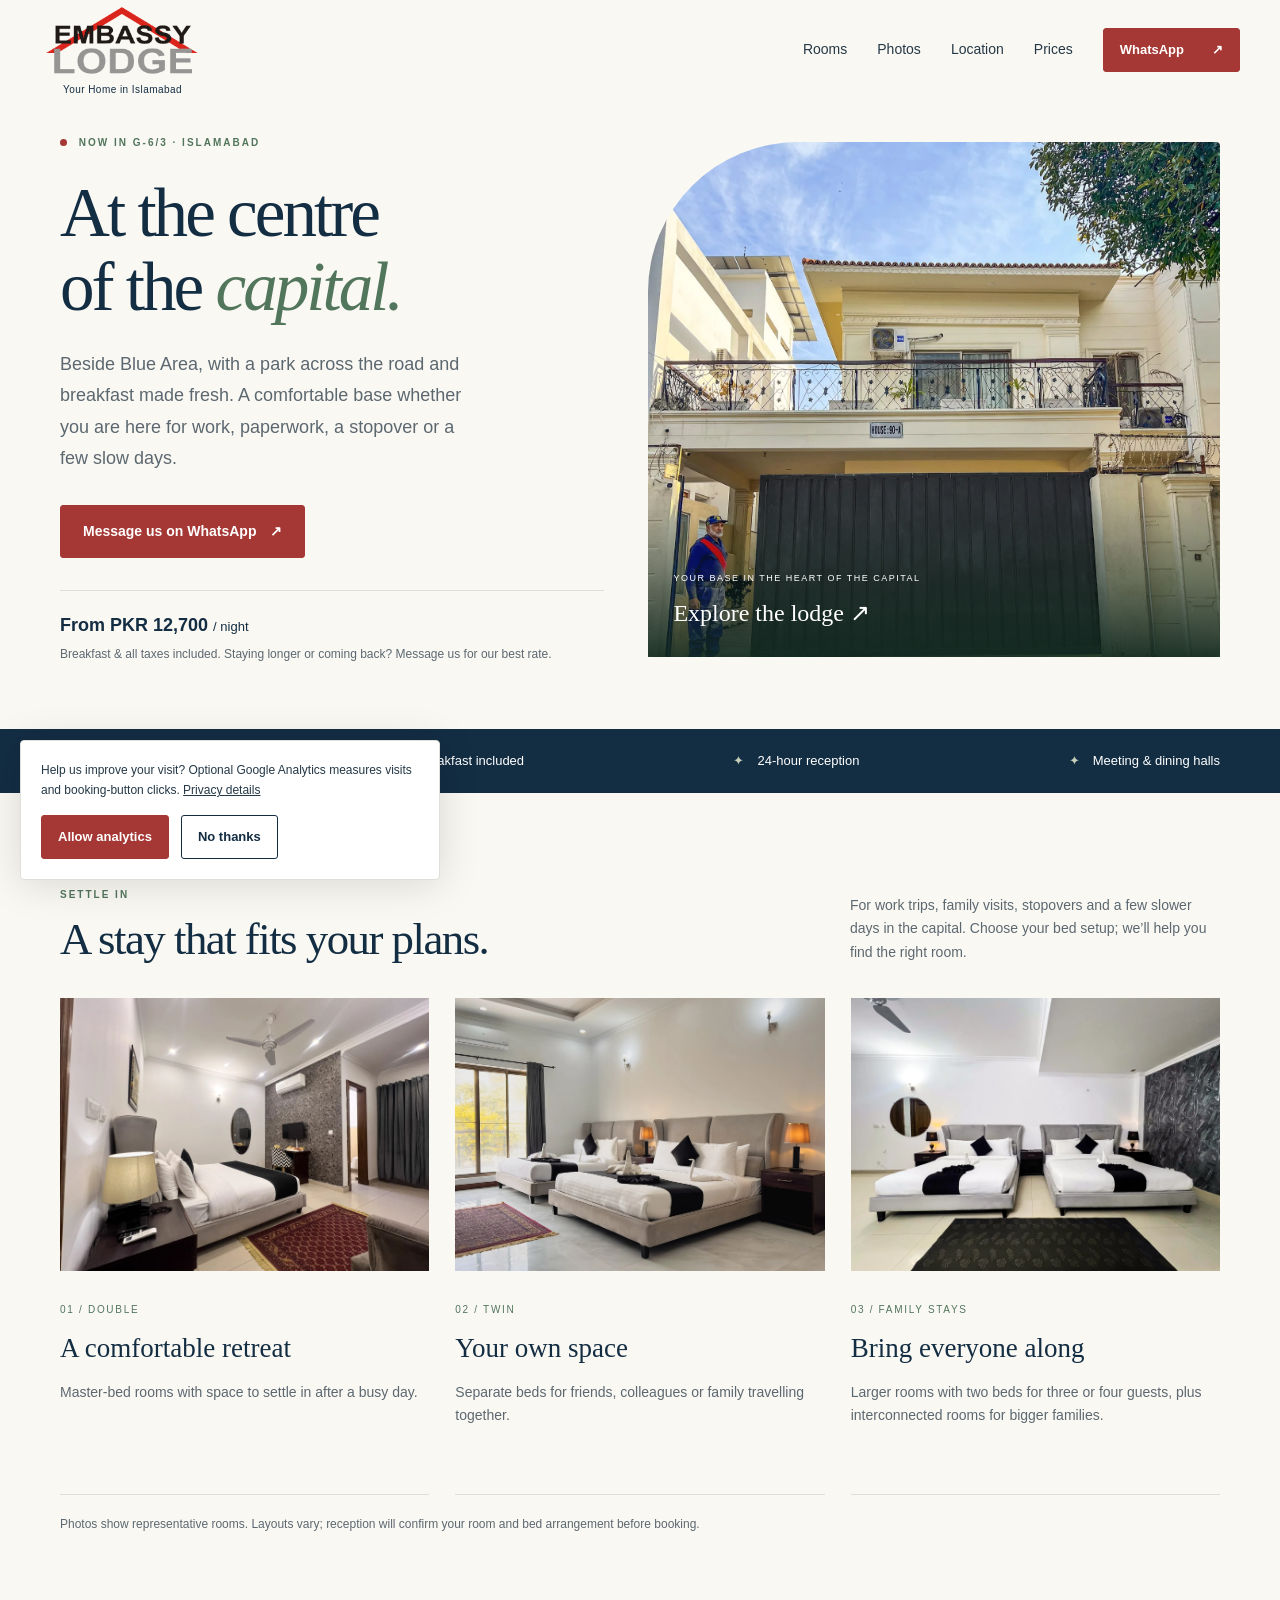
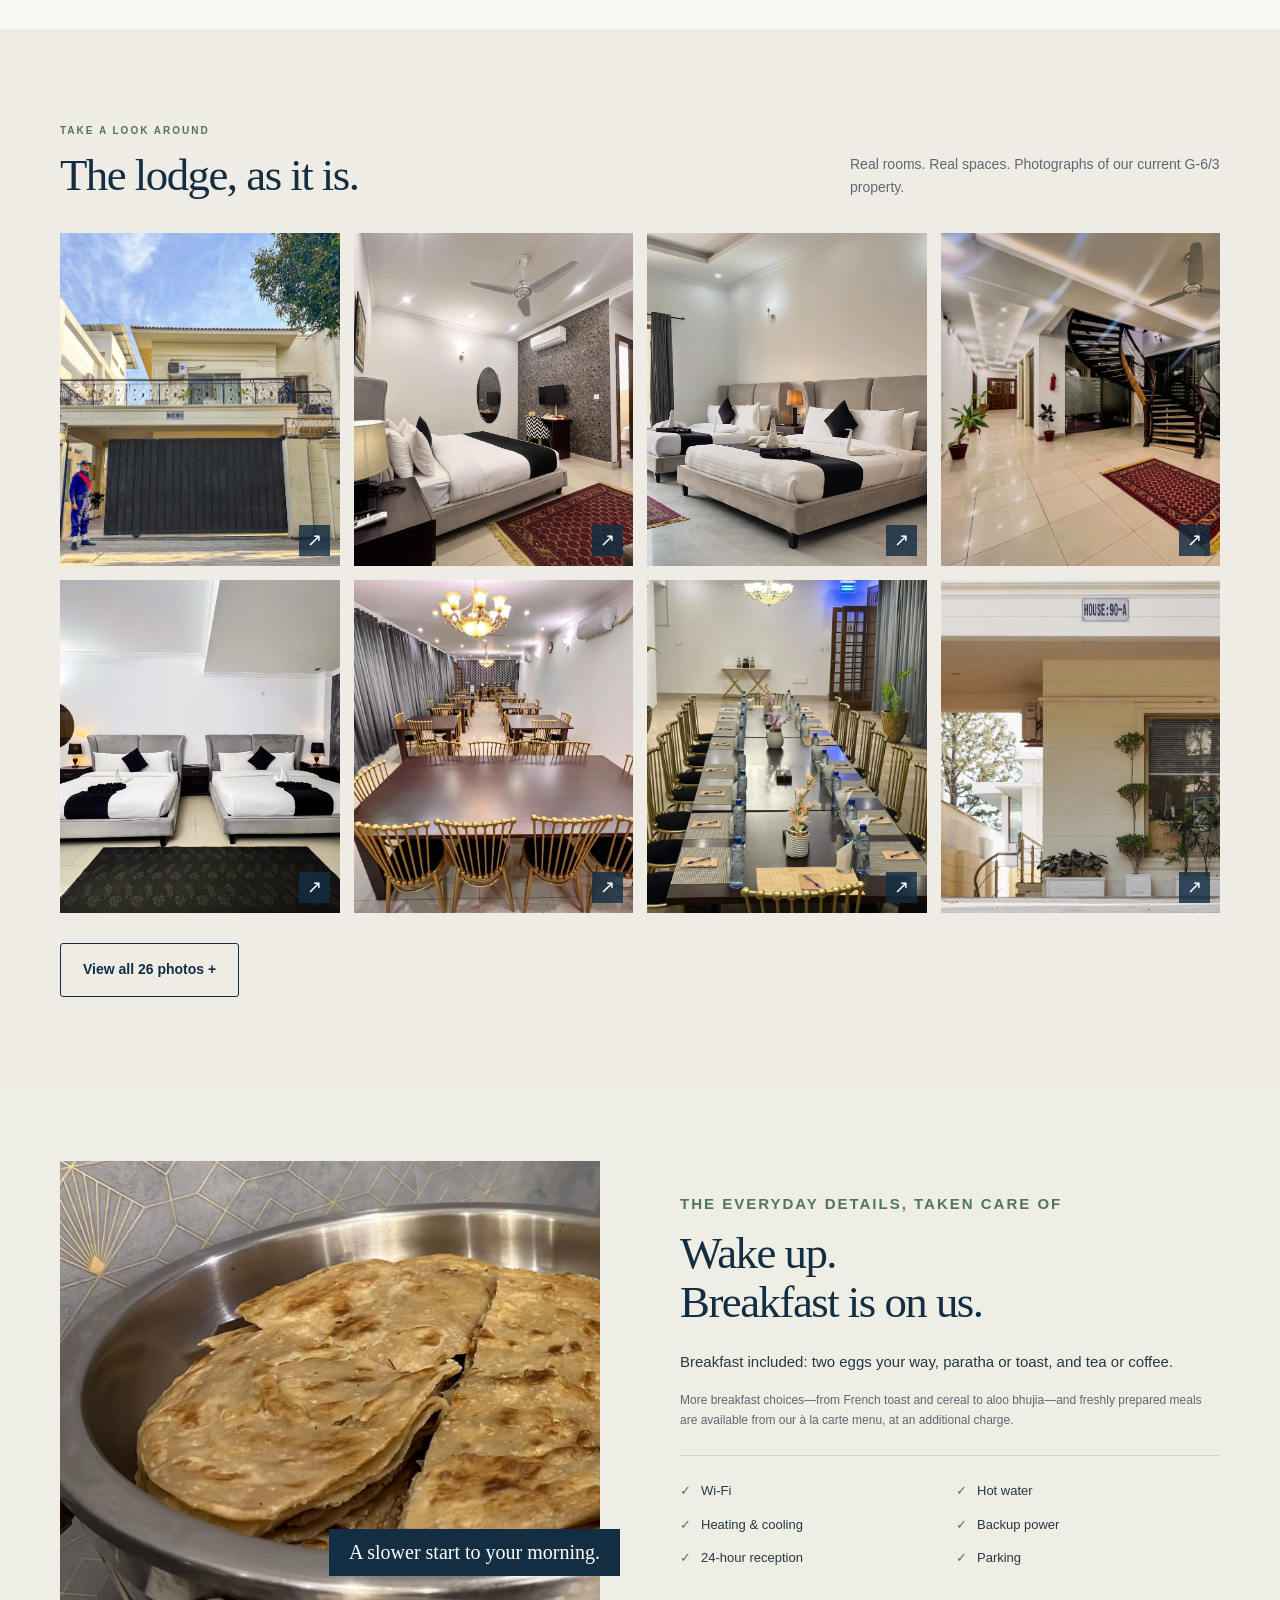
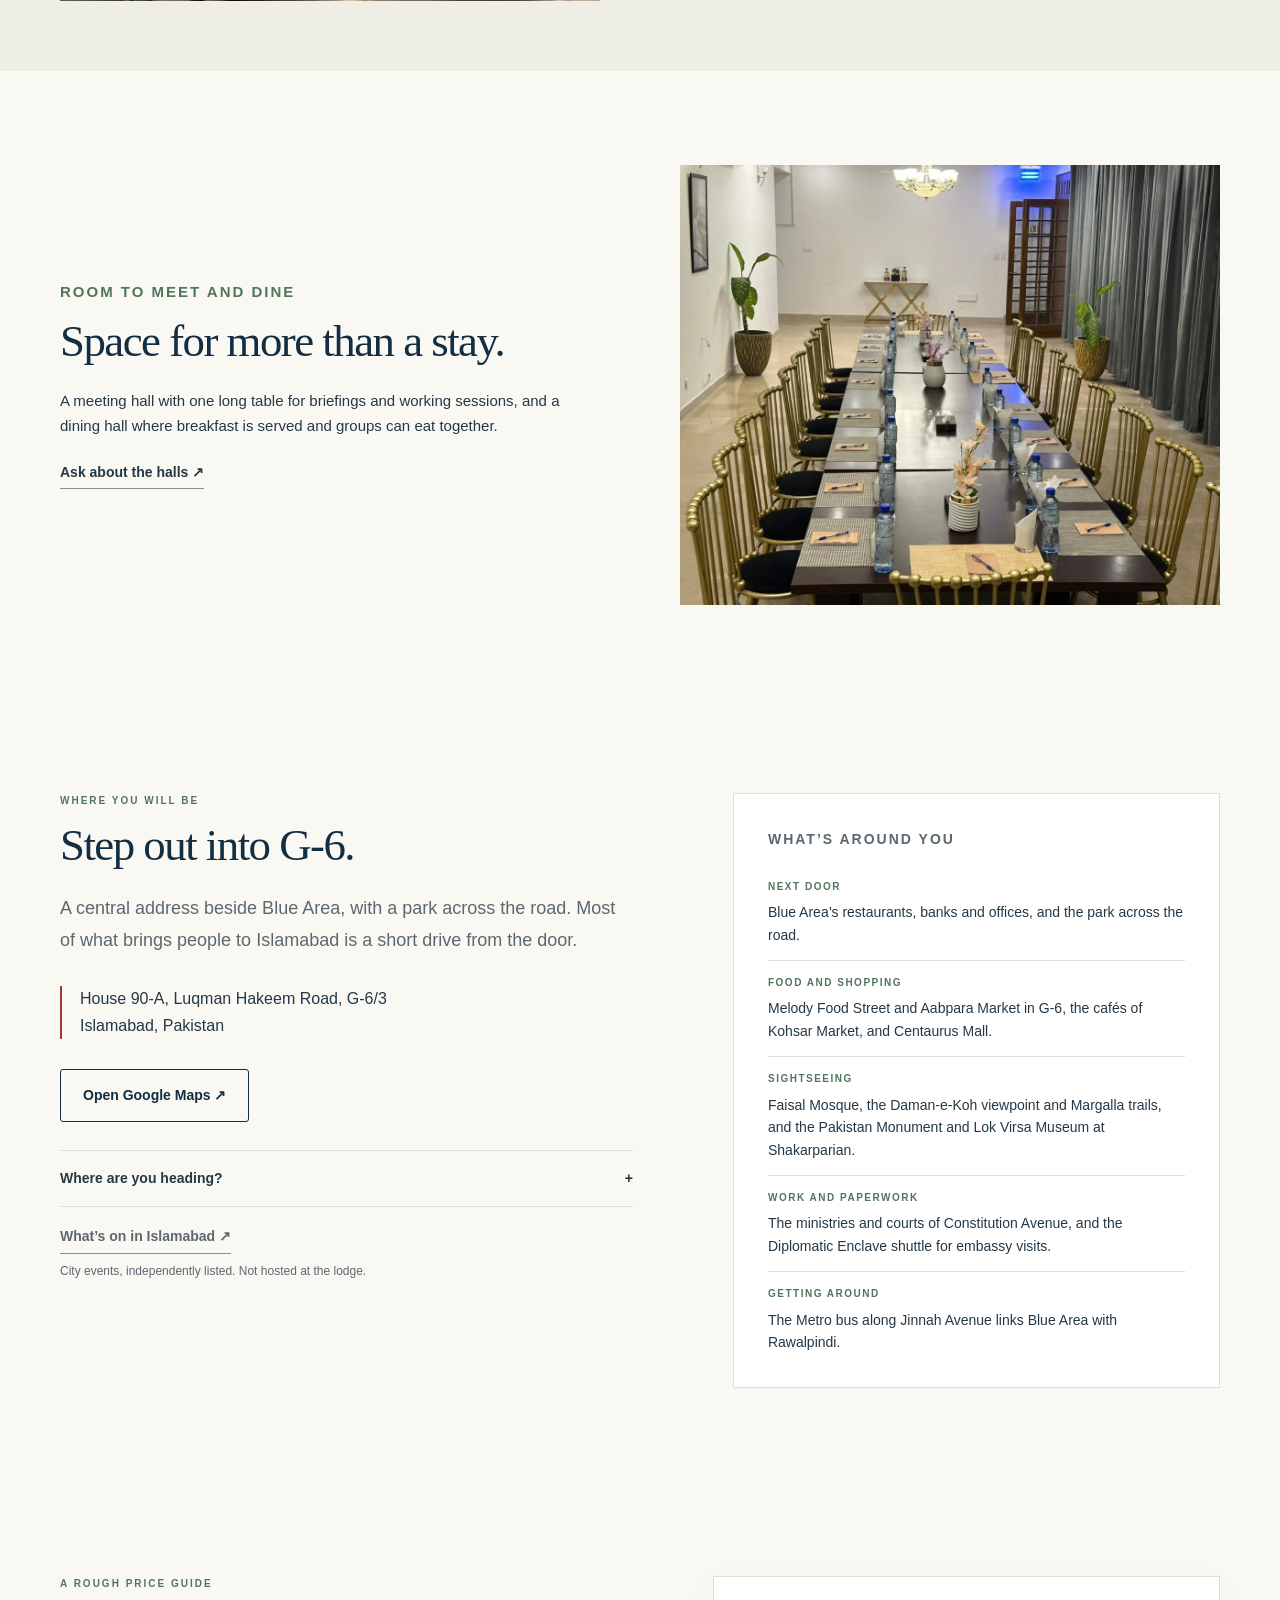
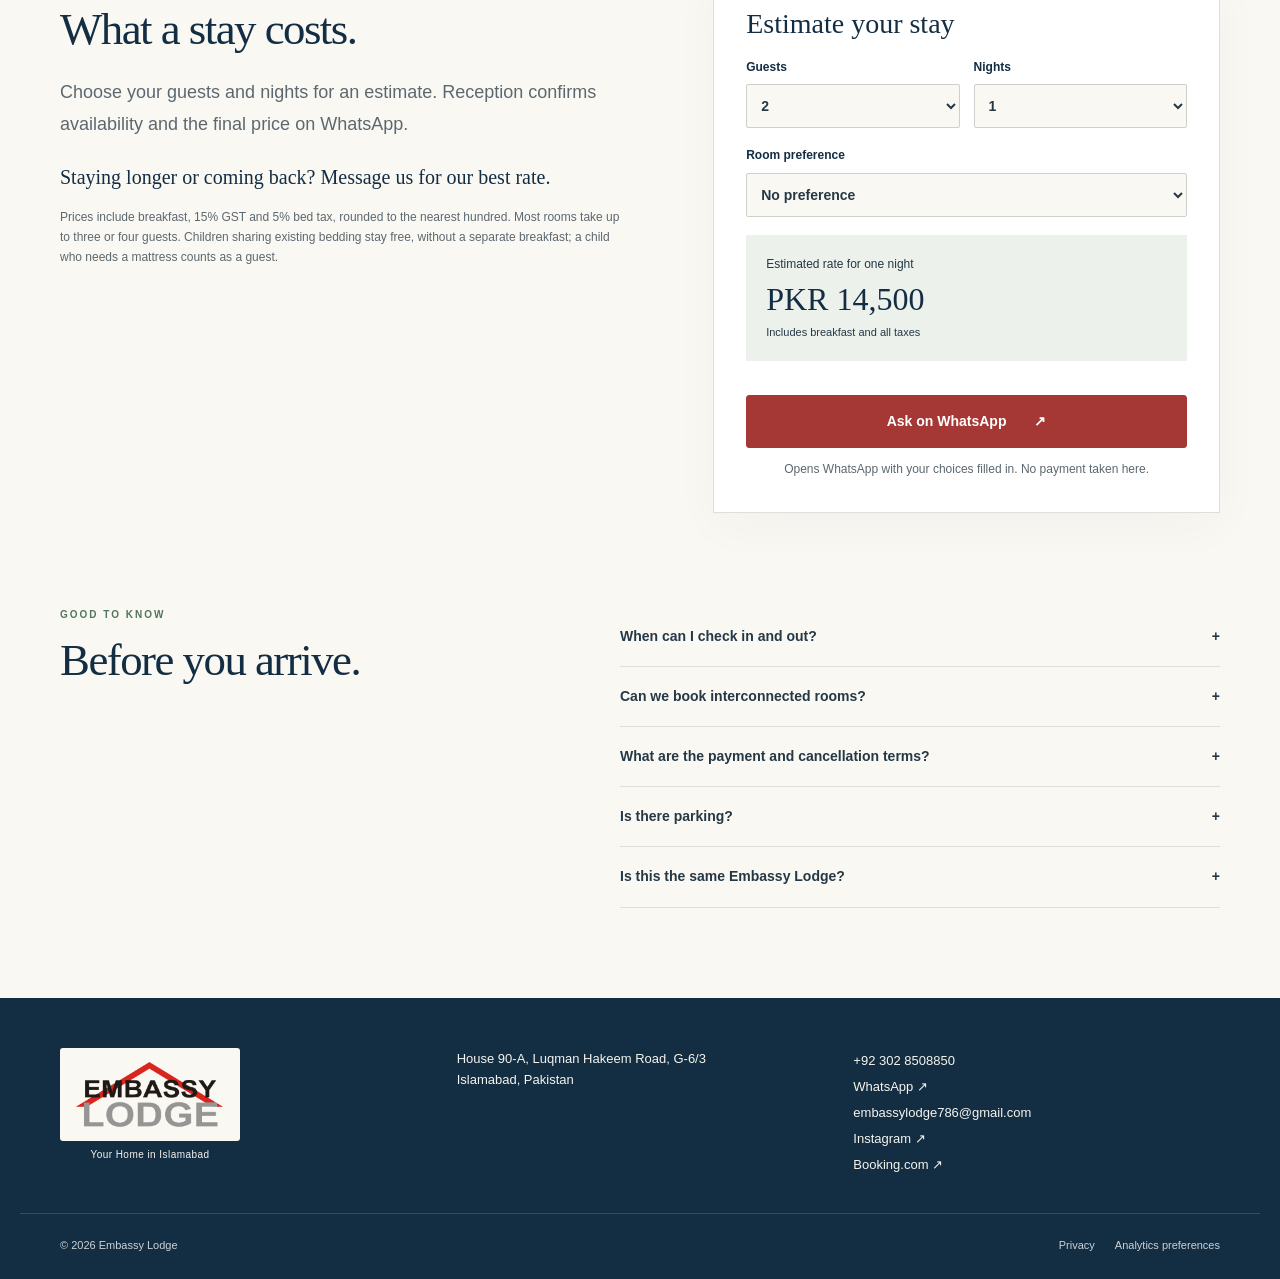
==== commit 32d4cb63: "Simplify the page and broaden the location section One WhatsApp button at the top and a WhatsApp/Cal" ====
--- a/index.html
+++ b/index.html
@@ -1,19 +1,19 @@
 <!doctype html>
-<html lang="en"><head><meta charset="utf-8"><meta name="viewport" content="width=device-width, initial-scale=1"><title>Embassy Lodge | Your Home in Islamabad · G-6/3</title><meta name="description" content="Stay in central G-6/3, beside Blue Area and close to Constitution Avenue. Double, twin and family rooms, freshly made breakfast, meeting and dining halls, and 24-hour reception. Enquire directly on WhatsApp."><meta name="theme-color" content="#132d43"><meta property="og:title" content="Embassy Lodge — Your Home in Islamabad"><meta property="og:description" content="A central G-6 stay beside Blue Area, with breakfast included and room to unwind. Check availability directly."><link rel="icon" href="assets/favicon.svg" type="image/svg+xml"><link rel="stylesheet" href="styles.css"><script src="app.js" defer></script>
+<html lang="en"><head><meta charset="utf-8"><meta name="viewport" content="width=device-width, initial-scale=1"><title>Embassy Lodge | Your Home in Islamabad · G-6/3</title><meta name="description" content="Stay in central G-6/3, beside Blue Area and a short drive from Islamabad's sights, offices and embassies. Double, twin and family rooms, breakfast included, 24-hour reception. Message us on WhatsApp."><meta name="theme-color" content="#132d43"><meta property="og:title" content="Embassy Lodge — Your Home in Islamabad"><meta property="og:description" content="A central G-6 stay beside Blue Area, with breakfast included and room to unwind. Check availability directly."><link rel="icon" href="assets/favicon.svg" type="image/svg+xml"><link rel="stylesheet" href="styles.css"><script src="app.js" defer></script>
 <script type="application/ld+json">{"@context":"https://schema.org","@type":"LodgingBusiness","name":"Embassy Lodge","telephone":"+923028508850","address":{"@type":"PostalAddress","streetAddress":"House 90-A, Luqman Hakeem Road, G-6/3","addressLocality":"Islamabad","addressCountry":"PK"},"checkinTime":"14:00","checkoutTime":"12:00","priceRange":"PKR 12,700+ per night, including taxes"}</script></head>
-<body><a class="skip" href="#main">Skip to content</a><header class="header"><a class="brand" href="#" aria-label="Embassy Lodge home"><img class="site-logo" src="assets/logo.png" width="512" height="234" alt="Embassy Lodge"><span class="logo-tagline">Your Home in Islamabad</span></a><nav aria-label="Main navigation"><a href="#rooms">Rooms</a><a href="#location">Location</a><a href="#gallery">Photos</a><a class="button small" href="#enquire">Plan your stay <span>↗</span></a></nav></header>
-<main id="main"><section class="hero wrap"><div class="hero-copy"><p class="eyebrow"><span class="dot"></span> NOW IN G-6/3 · ISLAMABAD</p><h1>At the centre<br>of the <em>capital.</em></h1><p class="lead">Beside Blue Area and close to Constitution Avenue, with a park across the road and breakfast made fresh. A comfortable base for work, appointments and family visits.</p><div class="hero-actions"><a class="button" href="#enquire">Check availability <span>↗</span></a><a class="button outline" href="https://wa.me/923028508850?text=Hello%20Embassy%20Lodge%2C%20I%20found%20your%20website%20and%20would%20like%20to%20ask%20about%20a%20stay." target="_blank" rel="noopener noreferrer" data-event="whatsapp_click" data-placement="hero">WhatsApp us ↗</a><a class="button outline" data-event="call_click" data-placement="hero" href="tel:+923028508850">Call reception</a></div><div class="hero-rate"><strong><span data-price="2">PKR 14,500</span> <span>/ night for two</span></strong><p>Breakfast &amp; all taxes included · Single stay <span data-price="1">PKR 12,700</span></p></div></div><figure class="hero-image"><img src="assets/g6/exterior-front-gate.webp" width="1441" height="1600" alt="Front of Embassy Lodge at House 90-A, G-6/3, with the gate and balcony" fetchpriority="high"><figcaption><span>YOUR BASE IN THE HEART OF THE CAPITAL</span><a href="#gallery">Explore the lodge ↗</a></figcaption></figure></section>
+<body><a class="skip" href="#main">Skip to content</a><header class="header"><a class="brand" href="#" aria-label="Embassy Lodge home"><img class="site-logo" src="assets/logo.png" width="512" height="234" alt="Embassy Lodge"><span class="logo-tagline">Your Home in Islamabad</span></a><nav aria-label="Main navigation"><a href="#rooms">Rooms</a><a href="#gallery">Photos</a><a href="#location">Location</a><a href="#enquire">Prices</a><a class="button small desk-only" href="https://wa.me/923028508850?text=Hello%20Embassy%20Lodge%2C%20I%20found%20your%20website%20and%20would%20like%20to%20ask%20about%20a%20stay." target="_blank" rel="noopener noreferrer" data-event="whatsapp_click" data-placement="header">WhatsApp <span>↗</span></a></nav></header>
+<main id="main"><section class="hero wrap"><div class="hero-copy"><p class="eyebrow"><span class="dot"></span> NOW IN G-6/3 · ISLAMABAD</p><h1>At the centre<br>of the <em>capital.</em></h1><p class="lead">Beside Blue Area, with a park across the road and breakfast made fresh. A comfortable base whether you are here for work, paperwork, a stopover or a few slow days.</p><div class="hero-actions"><a class="button" href="https://wa.me/923028508850?text=Hello%20Embassy%20Lodge%2C%20I%20found%20your%20website%20and%20would%20like%20to%20ask%20about%20a%20stay." target="_blank" rel="noopener noreferrer" data-event="whatsapp_click" data-placement="hero">Message us on WhatsApp <span>↗</span></a></div><div class="hero-rate"><strong>From <b data-price="1">PKR 12,700</b> <span>/ night</span></strong><p>Breakfast &amp; all taxes included. Staying longer or coming back? Message us for our best rate.</p></div></div><figure class="hero-image"><img src="assets/g6/exterior-front-gate.webp" width="1441" height="1600" alt="Front of Embassy Lodge at House 90-A, G-6/3, with the gate and balcony" fetchpriority="high"><figcaption><span>YOUR BASE IN THE HEART OF THE CAPITAL</span><a href="#gallery">Explore the lodge ↗</a></figcaption></figure></section>
 <div class="essentials"><div class="wrap essential-row"><span>Beside Blue Area</span><span>Breakfast included</span><span>24-hour reception</span><span>Meeting &amp; dining halls</span></div></div>
-<section class="wrap section" id="rooms"><div class="section-heading"><div><p class="eyebrow">SETTLE IN</p><h2>A stay that fits your plans.</h2></div><p>For work trips, court dates, family visits and a few slower days in the capital. Choose your bed setup; we’ll help you find the right room.</p></div><div class="room-grid"><article class="room"><img loading="lazy" src="assets/g6/double-room-terrazzo-bed.webp" width="1600" height="1200" alt="Double room with upholstered bed, bedside lamps and seating"><div class="room-body"><span class="number">01 / DOUBLE</span><h3>A comfortable retreat</h3><p>Master-bed rooms with space to settle in after a busy day.</p><a class="text-link" href="#enquire" data-room="Double / master bed">Ask about a double room ↗</a></div></article><article class="room"><img loading="lazy" src="assets/g6/twin-room-window.webp" width="1600" height="1201" alt="Room with two separate upholstered beds beside a large window"><div class="room-body"><span class="number">02 / TWIN</span><h3>Your own space</h3><p>Separate beds for friends, colleagues or family travelling together.</p><a class="text-link" href="#enquire" data-room="Twin beds">Ask about a twin room ↗</a></div></article><article class="room"><img loading="lazy" src="assets/g6/family-room-twin-beds.webp" width="1600" height="1200" alt="Large room with two double beds side by side"><div class="room-body"><span class="number">03 / FAMILY STAYS</span><h3>Bring everyone along</h3><p>Larger rooms with two beds for three or four guests, plus interconnected rooms for bigger families.</p><a class="text-link" href="#enquire" data-room="Larger room (3–4 guests)">Plan a family stay ↗</a></div></article></div><p class="fine">Photos show representative rooms. Layouts vary; reception will confirm your room and bed arrangement before booking.</p></section>
+<section class="wrap section" id="rooms"><div class="section-heading"><div><p class="eyebrow">SETTLE IN</p><h2>A stay that fits your plans.</h2></div><p>For work trips, family visits, stopovers and a few slower days in the capital. Choose your bed setup; we’ll help you find the right room.</p></div><div class="room-grid"><article class="room"><img loading="lazy" src="assets/g6/double-room-terrazzo-bed.webp" width="1600" height="1200" alt="Double room with upholstered bed, bedside lamps and seating"><div class="room-body"><span class="number">01 / DOUBLE</span><h3>A comfortable retreat</h3><p>Master-bed rooms with space to settle in after a busy day.</p></div></article><article class="room"><img loading="lazy" src="assets/g6/twin-room-window.webp" width="1600" height="1201" alt="Room with two separate upholstered beds beside a large window"><div class="room-body"><span class="number">02 / TWIN</span><h3>Your own space</h3><p>Separate beds for friends, colleagues or family travelling together.</p></div></article><article class="room"><img loading="lazy" src="assets/g6/family-room-twin-beds.webp" width="1600" height="1200" alt="Large room with two double beds side by side"><div class="room-body"><span class="number">03 / FAMILY STAYS</span><h3>Bring everyone along</h3><p>Larger rooms with two beds for three or four guests, plus interconnected rooms for bigger families.</p></div></article></div><p class="fine">Photos show representative rooms. Layouts vary; reception will confirm your room and bed arrangement before booking.</p></section>
+<section class="gallery-section section" id="gallery"><div class="wrap"><div class="section-heading"><div><p class="eyebrow">TAKE A LOOK AROUND</p><h2>The lodge, as it is.</h2></div><p>Real rooms. Real spaces. Photographs of our current G-6/3 property.</p></div><div class="gallery" id="photo-grid"></div><button class="button outline" id="more-photos" type="button">View all 26 photos <span>＋</span></button><noscript><p><a href="assets/g6/double-room-terrazzo-bed.webp">View a double room</a> · <a href="assets/g6/lobby-staircase.webp">View the lobby</a> · <a href="assets/g6/entrance-guard.webp">View the entrance</a></p></noscript></div></section>
 <section class="comfort"><div class="wrap comfort-grid"><div class="comfort-photo"><img src="assets/g6/breakfast-parathas.webp" width="1379" height="1600" loading="lazy" alt="Freshly made parathas at the breakfast counter"><span class="photo-label">A slower start to your morning.</span></div><div class="comfort-copy"><p class="eyebrow">THE EVERYDAY DETAILS, TAKEN CARE OF</p><h2>Wake up. <br>Breakfast is on us.</h2><p>Breakfast included: two eggs your way, paratha or toast, and tea or coffee.</p><p class="fine">More breakfast choices—from French toast and cereal to aloo bhujia—and freshly prepared meals are available from our à la carte menu, at an additional charge.</p><ul class="amenities"><li>Wi-Fi</li><li>Hot water</li><li>Heating &amp; cooling</li><li>Backup power</li><li>24-hour reception</li><li>Parking</li></ul></div></div></section>
-<section class="wrap section" id="halls"><div class="section-heading"><div><p class="eyebrow">ROOM TO MEET AND DINE</p><h2>Space for more than a stay.</h2></div><p>A meeting hall and a dining hall on the premises, for work sessions, family gatherings and group meals.</p></div><div class="room-grid two"><article class="room"><img loading="lazy" src="assets/g6/meeting-table.webp" width="1280" height="960" alt="Long meeting table set with notepads, pens and water"><div class="room-body"><span class="number">MEETING HALL</span><h3>Gather around one table</h3><p>A long table set up for meetings, briefings and working sessions.</p><a class="text-link" href="https://wa.me/923028508850?text=Hello%20Embassy%20Lodge%2C%20I%20would%20like%20to%20ask%20about%20your%20meeting%20hall." data-event="whatsapp_click" data-placement="halls_meeting">Ask about the meeting hall ↗</a></div></article><article class="room"><img loading="lazy" src="assets/g6/dining-hall.webp" width="1280" height="960" alt="Dining hall with tables, gold chairs and chandeliers"><div class="room-body"><span class="number">DINING HALL</span><h3>Meals together</h3><p>Breakfast is served here, with room for families and groups to eat together.</p><a class="text-link" href="https://wa.me/923028508850?text=Hello%20Embassy%20Lodge%2C%20I%20would%20like%20to%20ask%20about%20group%20dining." data-event="whatsapp_click" data-placement="halls_dining">Ask about group dining ↗</a></div></article></div></section>
-<section class="wrap section" id="location"><div class="location-grid"><div><p class="eyebrow">CLOSE TO WHERE YOU NEED TO BE</p><h2>Step out into G-6.</h2><p class="lead">A central address beside Blue Area, with a park across the road and restaurants within walking distance.</p><p>Constitution Avenue is close by, home to the Pakistan Secretariat, the Foreign Office, the Islamabad High Court and the Supreme Court. That makes the lodge a practical base for official work, hearings and appointments. The Margalla trails are a short drive away.</p><address>House 90-A, Luqman Hakeem Road, G-6/3<br>Islamabad, Pakistan</address><a class="button outline" href="https://maps.app.goo.gl/iPWMx278fa8dvpPB8" target="_blank" rel="noopener noreferrer" data-event="directions_click" data-placement="location">Open Google Maps ↗</a></div><div class="nearby"><p class="eyebrow">PLAN YOUR WAY AROUND</p><h3>Where are you heading?</h3><p>Open a route from the lodge to see current directions and estimated travel time.</p><label for="destination">Choose a destination</label><select id="destination"><optgroup label="Appointments and work"><option selected value="Pakistan Secretariat Islamabad">Pakistan Secretariat</option><option value="Ministry of Foreign Affairs Constitution Avenue Islamabad">Foreign Office</option><option value="Supreme Court of Pakistan Constitution Avenue Islamabad">Supreme Court</option><option value="Islamabad High Court Constitution Avenue Islamabad">Islamabad High Court</option><option value="Blue Area Islamabad">Blue Area</option><option value="Diplomatic Shuttle Service Third Avenue Quaid-e-Azam University Road G-5 Islamabad">Diplomatic Shuttle Service</option></optgroup><optgroup label="Food and shopping"><option value="Aabpara Market Islamabad">Aabpara Market</option><option value="Kohsar Market Islamabad">Kohsar Market</option><option value="Centaurus Mall Islamabad">Centaurus Mall</option></optgroup><optgroup label="Sightseeing and travel"><option value="Trail 3 Islamabad">Margalla Hills · Trail 3</option><option value="Faisal Mosque Islamabad">Faisal Mosque</option><option value="Pakistan Monument Islamabad">Pakistan Monument</option><option value="Islamabad International Airport">Islamabad International Airport</option></optgroup><option value="custom">Another destination…</option></select><div id="custom-destination-field" hidden><label for="custom-destination">Where would you like to go?</label><input id="custom-destination" type="text" placeholder="Place or address in Islamabad" maxlength="200"></div><label for="travel">Travel by</label><select id="travel"><option value="driving">Car</option><option value="walking">On foot</option></select><a id="route-link" class="button outline" href="https://www.google.com/maps/dir/?api=1&amp;origin=Embassy+Lodge+House+90-A+Luqman+Hakeem+Road+G-6%2F3+Islamabad&amp;destination=Pakistan+Secretariat+Islamabad" target="_blank" rel="noopener noreferrer" data-event="directions_click" data-placement="route">Get directions ↗</a><p class="fine">Travel times depend on traffic. For court, ministry, embassy or visa visits, follow the location and access instructions on your appointment letter.</p><div class="explore"><span>MAKE A LITTLE TIME TO EXPLORE</span><a class="button outline" href="https://islamabad.embassylodge.com/" target="_blank" rel="noopener noreferrer" data-event="explore_click" data-placement="location">Explore Islamabad ↗</a><p>City events and activities, independently listed. These are not events hosted at the lodge.</p></div></div></div></section>
-<section class="gallery-section section" id="gallery"><div class="wrap"><div class="section-heading"><div><p class="eyebrow">TAKE A LOOK AROUND</p><h2>The lodge, as it is.</h2></div><p>Real rooms. Real spaces. Photographs of our current G-6/3 property.</p></div><div class="gallery" id="photo-grid"></div><button class="button outline" id="more-photos" type="button">View all 26 photos <span>＋</span></button><noscript><p><a href="assets/g6/double-room-terrazzo-bed.webp">View a double room</a> · <a href="assets/g6/lobby-staircase.webp">View the lobby</a> · <a href="assets/g6/entrance-guard.webp">View the entrance</a></p></noscript></div></section>
-<section class="wrap section booking-section" id="enquire"><div><p class="eyebrow">LET’S PLAN YOUR STAY</p><h2>Your room in <br>Islamabad awaits.</h2><p class="lead">Tell us your dates and who’s coming. Reception will confirm availability, send room photos and quote the full price on WhatsApp.</p><div class="price-list"><div><span>One guest</span><strong><span data-price="1">PKR 12,700</span><small>per room / night</small></strong></div><div><span>Two guests</span><strong><span data-price="2">PKR 14,500</span><small>per room / night</small></strong></div><div><span>Additional paying guest</span><strong>+ <span data-price="extra">PKR 1,800</span><small>per night</small></strong></div></div><p class="fine">All displayed totals include 15% GST and 5% bed tax (20.75% combined), rounded to the nearest hundred. Most rooms take up to three or four guests. Children needing a mattress are charged; children sharing existing bedding stay free without a separate breakfast.</p><a class="text-link" href="https://www.booking.com/hotel/pk/embassy-lodge-islamabad1.html" target="_blank" rel="noopener noreferrer" data-event="booking_platform_click" data-placement="booking">Prefer to book through Booking.com? ↗</a></div>
-<form id="booking-form" class="booking-form"><h3>Check your dates</h3><div class="form-row"><label>Check-in<input id="checkin" type="date" required></label><label>Check-out<input id="checkout" type="date" required></label></div><div class="form-row"><label>Adults<select id="adults"><option>1</option><option selected>2</option><option>3</option><option>4</option></select></label><label>Children<select id="children"><option>0</option><option>1</option><option>2</option><option>3</option><option>4</option></select></label></div><div id="children-details" hidden><label>Children needing mattresses<select id="mattresses"><option value="0">0</option><option value="1">1</option><option value="2">2</option></select></label><p class="fine">Children sharing existing bedding stay free, without a separate breakfast. Most rooms take three or four guests in total; reception will confirm capacity.</p></div><label>Room preference<select id="room-type"><option>Double / master bed</option><option>Twin beds</option><option>Larger room (3–4 guests)</option><option>Interconnected rooms</option></select></label><div class="estimate" aria-live="polite"><span id="estimate-label">Estimated room rate / night</span><strong id="estimate">PKR 14,500</strong><small>Includes GST, bed tax &amp; breakfast for paying guests</small></div><p class="fine">Estimate for one room of up to four paying guests. For interconnected rooms or larger groups, ask reception for a full quote. Capacity and mattress arrangements must be confirmed.</p><button class="button" type="submit">Enquire on WhatsApp <span>↗</span></button><p class="fine center">Reception confirms your booking. No payment taken here.</p><a class="button outline quick-whatsapp" href="https://wa.me/923028508850?text=Hello%20Embassy%20Lodge%2C%20I%20found%20your%20website%20and%20would%20like%20to%20ask%20about%20a%20stay." data-event="whatsapp_click" data-placement="quick_message">Just message us ↗</a><p class="form-error" id="form-error" role="alert"></p></form></section>
+<section class="wrap section" id="halls"><div class="comfort-grid"><div class="comfort-copy"><p class="eyebrow">ROOM TO MEET AND DINE</p><h2>Space for more than a stay.</h2><p>A meeting hall with one long table for briefings and working sessions, and a dining hall where breakfast is served and groups can eat together.</p><a class="text-link" href="https://wa.me/923028508850?text=Hello%20Embassy%20Lodge%2C%20I%20would%20like%20to%20ask%20about%20your%20meeting%20and%20dining%20halls." target="_blank" rel="noopener noreferrer" data-event="whatsapp_click" data-placement="halls">Ask about the halls ↗</a></div><div class="comfort-photo"><img src="assets/g6/meeting-table.webp" width="1280" height="960" loading="lazy" alt="Long meeting table set with notepads, pens and water"></div></div></section>
+<section class="wrap section" id="location"><div class="location-grid"><div><p class="eyebrow">WHERE YOU WILL BE</p><h2>Step out into G-6.</h2><p class="lead">A central address beside Blue Area, with a park across the road. Most of what brings people to Islamabad is a short drive from the door.</p><address>House 90-A, Luqman Hakeem Road, G-6/3<br>Islamabad, Pakistan</address><a class="button outline" href="https://maps.app.goo.gl/iPWMx278fa8dvpPB8" target="_blank" rel="noopener noreferrer" data-event="directions_click" data-placement="location">Open Google Maps ↗</a><details class="route-tool" id="route-tool"><summary>Where are you heading?</summary><p class="fine">Pick a place to open directions from the lodge, with the current travel time.</p><label for="destination">Destination</label><select id="destination"><optgroup label="See the city"><option selected value="Faisal Mosque Islamabad">Faisal Mosque</option><option value="Daman-e-Koh Islamabad">Daman-e-Koh viewpoint</option><option value="Trail 3 Islamabad">Margalla Hills · Trail 3</option><option value="Pakistan Monument Islamabad">Pakistan Monument</option><option value="Lok Virsa Museum Islamabad">Lok Virsa Museum</option><option value="Lake View Park Islamabad">Lake View Park, Rawal Lake</option><option value="Saidpur Village Islamabad">Saidpur Village</option></optgroup><optgroup label="Food and shopping"><option value="Blue Area Islamabad">Blue Area</option><option value="Melody Food Park G-6 Islamabad">Melody Food Street</option><option value="Aabpara Market Islamabad">Aabpara Market</option><option value="Kohsar Market Islamabad">Kohsar Market</option><option value="Centaurus Mall Islamabad">Centaurus Mall</option></optgroup><optgroup label="Work and appointments"><option value="Constitution Avenue Islamabad">Constitution Avenue</option><option value="Pakistan Secretariat Islamabad">Pakistan Secretariat</option><option value="Diplomatic Shuttle Service Third Avenue Quaid-e-Azam University Road G-5 Islamabad">Diplomatic Enclave shuttle</option></optgroup><optgroup label="Travel"><option value="Islamabad International Airport">Islamabad International Airport</option><option value="Saddar Rawalpindi">Rawalpindi Saddar</option></optgroup><option value="custom">Another destination…</option></select><div id="custom-destination-field" hidden><label for="custom-destination">Where would you like to go?</label><input id="custom-destination" type="text" placeholder="Place or address in Islamabad" maxlength="200"></div><label for="travel">Travel by</label><select id="travel"><option value="driving">Car</option><option value="walking">On foot</option></select><a id="route-link" class="button outline" href="https://www.google.com/maps/dir/?api=1&amp;origin=Embassy+Lodge+House+90-A+Luqman+Hakeem+Road+G-6%2F3+Islamabad&amp;destination=Faisal+Mosque+Islamabad" target="_blank" rel="noopener noreferrer" data-event="directions_click" data-placement="route">Get directions ↗</a></details><p class="whats-on"><a class="text-link" href="https://islamabad.embassylodge.com/" target="_blank" rel="noopener noreferrer" data-event="explore_click" data-placement="location">What’s on in Islamabad ↗</a><span>City events, independently listed. Not hosted at the lodge.</span></p></div><div class="nearby"><p class="eyebrow">WHAT’S AROUND YOU</p><dl class="around"><div><dt>Next door</dt><dd>Blue Area’s restaurants, banks and offices, and the park across the road.</dd></div><div><dt>Food and shopping</dt><dd>Melody Food Street and Aabpara Market in G-6, the cafés of Kohsar Market, and Centaurus Mall.</dd></div><div><dt>Sightseeing</dt><dd>Faisal Mosque, the Daman-e-Koh viewpoint and Margalla trails, and the Pakistan Monument and Lok Virsa Museum at Shakarparian.</dd></div><div><dt>Work and paperwork</dt><dd>The ministries and courts of Constitution Avenue, and the Diplomatic Enclave shuttle for embassy visits.</dd></div><div><dt>Getting around</dt><dd>The Metro bus along Jinnah Avenue links Blue Area with Rawalpindi.</dd></div></dl></div></div></section>
+<section class="wrap section booking-section" id="enquire"><div><p class="eyebrow">A ROUGH PRICE GUIDE</p><h2>What a stay costs.</h2><p class="lead">Choose your guests and nights for an estimate. Reception confirms availability and the final price on WhatsApp.</p><p class="best-rate">Staying longer or coming back? Message us for our best rate.</p><p class="fine">Prices include breakfast, 15% GST and 5% bed tax, rounded to the nearest hundred. Most rooms take up to three or four guests. Children sharing existing bedding stay free, without a separate breakfast; a child who needs a mattress counts as a guest.</p></div>
+<form id="booking-form" class="booking-form"><h3>Estimate your stay</h3><div class="form-row"><label>Guests<select id="guests"><option>1</option><option selected>2</option><option>3</option><option>4</option><option value="more">5 or more</option></select></label><label>Nights<select id="nights"><option>1</option><option>2</option><option>3</option><option>4</option><option>5</option><option>6</option><option>7</option><option value="more">More than a week</option></select></label></div><label>Room preference<select id="room-type"><option>No preference</option><option>Double / master bed</option><option>Twin beds</option><option>Larger room (3–4 guests)</option><option>Interconnected rooms</option></select></label><div class="estimate" aria-live="polite"><span id="estimate-label">Estimated rate for one night</span><strong id="estimate">PKR 14,500</strong><small>Includes breakfast and all taxes</small></div><button class="button" type="submit">Ask on WhatsApp <span>↗</span></button><p class="fine center">Opens WhatsApp with your choices filled in. No payment taken here.</p></form></section>
 <section class="wrap faq-section"><div><p class="eyebrow">GOOD TO KNOW</p><h2>Before you arrive.</h2></div><div class="faqs"><details><summary>When can I check in and out?</summary><p>Check-in is from 2 pm. Check-out is by 12 noon. Reception is available 24 hours; contact us about early arrival or late departure.</p></details><details><summary>Can we book interconnected rooms?</summary><p>Yes. We have interconnected rooms, and larger rooms with two beds for three or four guests. Reception will confirm the layout and total price.</p></details><details><summary>What are the payment and cancellation terms?</summary><p>An advance payment secures your booking; reception can also confirm other arrangements directly. For a provisional hold, we may contact you to reconfirm if another booking request comes in. Unconfirmed holds may be released after the deadline we give you. On arrival, you can view your room before making advance payment at check-in. We accept cash, card and bank transfer. Please contact reception if your plans change; any cancellation terms will be confirmed when you book.</p></details><details><summary>Is there parking?</summary><p>Yes. Parking is outside the property, with space for a few cars inside. Tell reception if you are arriving by car.</p></details><details><summary>Is this the same Embassy Lodge?</summary><p>Yes, now at House 90-A, Luqman Hakeem Road, G-6/3. Same team, new address. Our Google listing also includes reviews of our previous premises. The photographs on this website show the current property.</p><a class="text-link" href="https://maps.app.goo.gl/iPWMx278fa8dvpPB8" target="_blank" rel="noopener noreferrer" data-event="reviews_click" data-placement="faq">View our Google listing and reviews ↗</a></details></div></section>
-</main><footer><div class="wrap footer-grid"><div class="brand footer-brand"><img class="site-logo" src="assets/logo.png" width="512" height="234" alt="Embassy Lodge"><span class="logo-tagline">Your Home in Islamabad</span></div><p>House 90-A, Luqman Hakeem Road, G-6/3<br>Islamabad, Pakistan</p><div><a href="tel:+923028508850" data-event="call_click" data-placement="footer">+92 302 8508850</a><br><a href="https://wa.me/923028508850?text=Hello%20Embassy%20Lodge%2C%20I%20found%20your%20website%20and%20would%20like%20to%20ask%20about%20a%20stay." target="_blank" rel="noopener noreferrer" data-event="whatsapp_click" data-placement="footer">WhatsApp ↗</a><br><a href="mailto:embassylodge786@gmail.com" data-event="email_click" data-placement="footer">embassylodge786@gmail.com</a><br><a href="https://www.instagram.com/embassy_lodge/" target="_blank" rel="noopener noreferrer" data-event="social_click" data-placement="footer">Instagram ↗</a></div></div><div class="wrap footer-bottom"><span>© <span id="year">2026</span> Embassy Lodge</span><div><a href="privacy.html">Privacy</a><button class="plain" id="cookie-settings">Analytics preferences</button></div></div></footer>
-<a class="wa-float" href="https://wa.me/923028508850?text=Hello%20Embassy%20Lodge%2C%20I%20found%20your%20website%20and%20would%20like%20to%20ask%20about%20a%20stay." target="_blank" rel="noopener noreferrer" data-event="whatsapp_click" data-placement="floating" aria-label="Message Embassy Lodge on WhatsApp"><svg viewBox="0 0 24 24" width="20" height="20" aria-hidden="true"><path fill="currentColor" d="M12 2a10 10 0 0 0-8.6 15.1L2 22l5-1.3A10 10 0 1 0 12 2Zm0 1.8a8.2 8.2 0 1 1-4.3 15.2l-.4-.2-2.7.7.7-2.6-.2-.4A8.2 8.2 0 0 1 12 3.800Zm-3.300 4c-.200 0-.5.100-.7.400-.300.300-1 1-1 2.300s1 2.700 1.200 2.900c.100.200 2 3.100 4.900 4.300 2.400 1 2.900.800 3.400.700.500 0 1.700-.700 1.900-1.400.200-.700.200-1.200.200-1.400l-.500-.300-1.900-.900c-.300-.100-.400-.100-.600.100l-.900 1.100c-.200.200-.300.200-.600.100a6.700 6.700 0 0 1-3.300-2.900c-.200-.400.200-.400.700-1.300.100-.200 0-.300 0-.500l-.900-2.100c-.200-.500-.400-.500-.600-.500h-.600Z"/></svg><span>WhatsApp</span></a><div class="mobile-contact"><a href="tel:+923028508850" data-event="call_click" data-placement="mobile">Call reception</a><a class="button" href="#enquire">Check availability ↗</a></div>
+</main><footer><div class="wrap footer-grid"><div class="brand footer-brand"><img class="site-logo" src="assets/logo.png" width="512" height="234" alt="Embassy Lodge"><span class="logo-tagline">Your Home in Islamabad</span></div><p>House 90-A, Luqman Hakeem Road, G-6/3<br>Islamabad, Pakistan</p><div><a href="tel:+923028508850" data-event="call_click" data-placement="footer">+92 302 8508850</a><br><a href="https://wa.me/923028508850?text=Hello%20Embassy%20Lodge%2C%20I%20found%20your%20website%20and%20would%20like%20to%20ask%20about%20a%20stay." target="_blank" rel="noopener noreferrer" data-event="whatsapp_click" data-placement="footer">WhatsApp ↗</a><br><a href="mailto:embassylodge786@gmail.com" data-event="email_click" data-placement="footer">embassylodge786@gmail.com</a><br><a href="https://www.instagram.com/embassy_lodge/" target="_blank" rel="noopener noreferrer" data-event="social_click" data-placement="footer">Instagram ↗</a><br><a href="https://www.booking.com/hotel/pk/embassy-lodge-islamabad1.html" target="_blank" rel="noopener noreferrer" data-event="booking_platform_click" data-placement="footer">Booking.com ↗</a></div></div><div class="wrap footer-bottom"><span>© <span id="year">2026</span> Embassy Lodge</span><div><a href="privacy.html">Privacy</a><button class="plain" id="cookie-settings">Analytics preferences</button></div></div></footer>
+<div class="mobile-contact"><a href="tel:+923028508850" data-event="call_click" data-placement="mobile">Call</a><a class="button" href="https://wa.me/923028508850?text=Hello%20Embassy%20Lodge%2C%20I%20found%20your%20website%20and%20would%20like%20to%20ask%20about%20a%20stay." target="_blank" rel="noopener noreferrer" data-event="whatsapp_click" data-placement="mobile">WhatsApp ↗</a></div>
 <div class="cookie-banner" id="cookie-banner" hidden><p>Help us improve your visit? Optional Google Analytics measures visits and booking-button clicks. <a href="privacy.html">Privacy details</a></p><div><button class="button small" id="accept-analytics">Allow analytics</button><button class="button outline small" id="decline-analytics">No thanks</button></div></div>
 <dialog id="lightbox" aria-label="Property photographs"><div class="lightbox-top"><p id="photo-count"></p><button id="close-lightbox" aria-label="Close photo gallery">Close ×</button></div><img id="lightbox-image" alt=""><div class="lightbox-bottom"><button id="prev-photo" aria-label="Previous photo">←</button><p id="photo-caption"></p><button id="next-photo" aria-label="Next photo">→</button></div></dialog>
 </body></html>
--- a/styles.css
+++ b/styles.css
@@ -11,6 +11,12 @@
 
 /* Meeting and dining halls: two cards */
 .room-grid.two{grid-template-columns:repeat(2,1fr)}@media(max-width:700px){.room-grid.two{grid-template-columns:1fr}}
-
-/* Floating WhatsApp button, shown on every screen size */
-.wa-float{position:fixed;right:20px;bottom:20px;z-index:19;display:inline-flex;align-items:center;gap:8px;background:#0f7a4d;color:#fff;padding:12px 18px;border-radius:999px;font-size:14px;font-weight:600;box-shadow:0 6px 20px #0003;text-decoration:none}.wa-float:hover,.wa-float:focus-visible{background:#0c633e}@media(max-width:700px){.wa-float{right:14px;bottom:calc(74px + env(safe-area-inset-bottom));padding:11px 15px;font-size:13px}}@media print{.wa-float{display:none}}
+/* Simplified layout */
+.hero-rate strong b{font-size:18px}
+.around{margin:14px 0 0}.around div{padding:14px 0;border-bottom:1px solid var(--line)}.around div:last-child{border-bottom:0;padding-bottom:0}.around dt{font-size:10px;font-weight:700;letter-spacing:1.5px;text-transform:uppercase;color:var(--green)}.around dd{margin:6px 0 0;font-size:14px;line-height:1.6}
+.route-tool{border-top:1px solid var(--line);border-bottom:1px solid var(--line);padding:16px 0;margin-top:28px}.route-tool summary{cursor:pointer;font-weight:600;font-size:14px;list-style:none;display:flex;justify-content:space-between;gap:20px}.route-tool summary::-webkit-details-marker{display:none}.route-tool summary:after{content:'+'}.route-tool[open] summary:after{content:'−'}.route-tool .fine{margin-top:12px}.route-tool label{margin-top:16px}.route-tool select,.route-tool input{margin-top:8px}.route-tool #route-link{margin:20px 0 6px;width:100%}
+.whats-on{margin-top:18px;font-size:12px;color:var(--muted)}.whats-on span{display:block;margin-top:8px}
+.best-rate{font:20px/1.5 Georgia,serif;color:var(--navy);margin:22px 0 16px}
+#halls .comfort-copy .text-link{margin-top:22px}
+@media(max-width:700px){.desk-only{display:none!important}.mobile-contact{gap:12px}.mobile-contact .button{flex:1}}
+.location-grid .nearby{align-self:start}
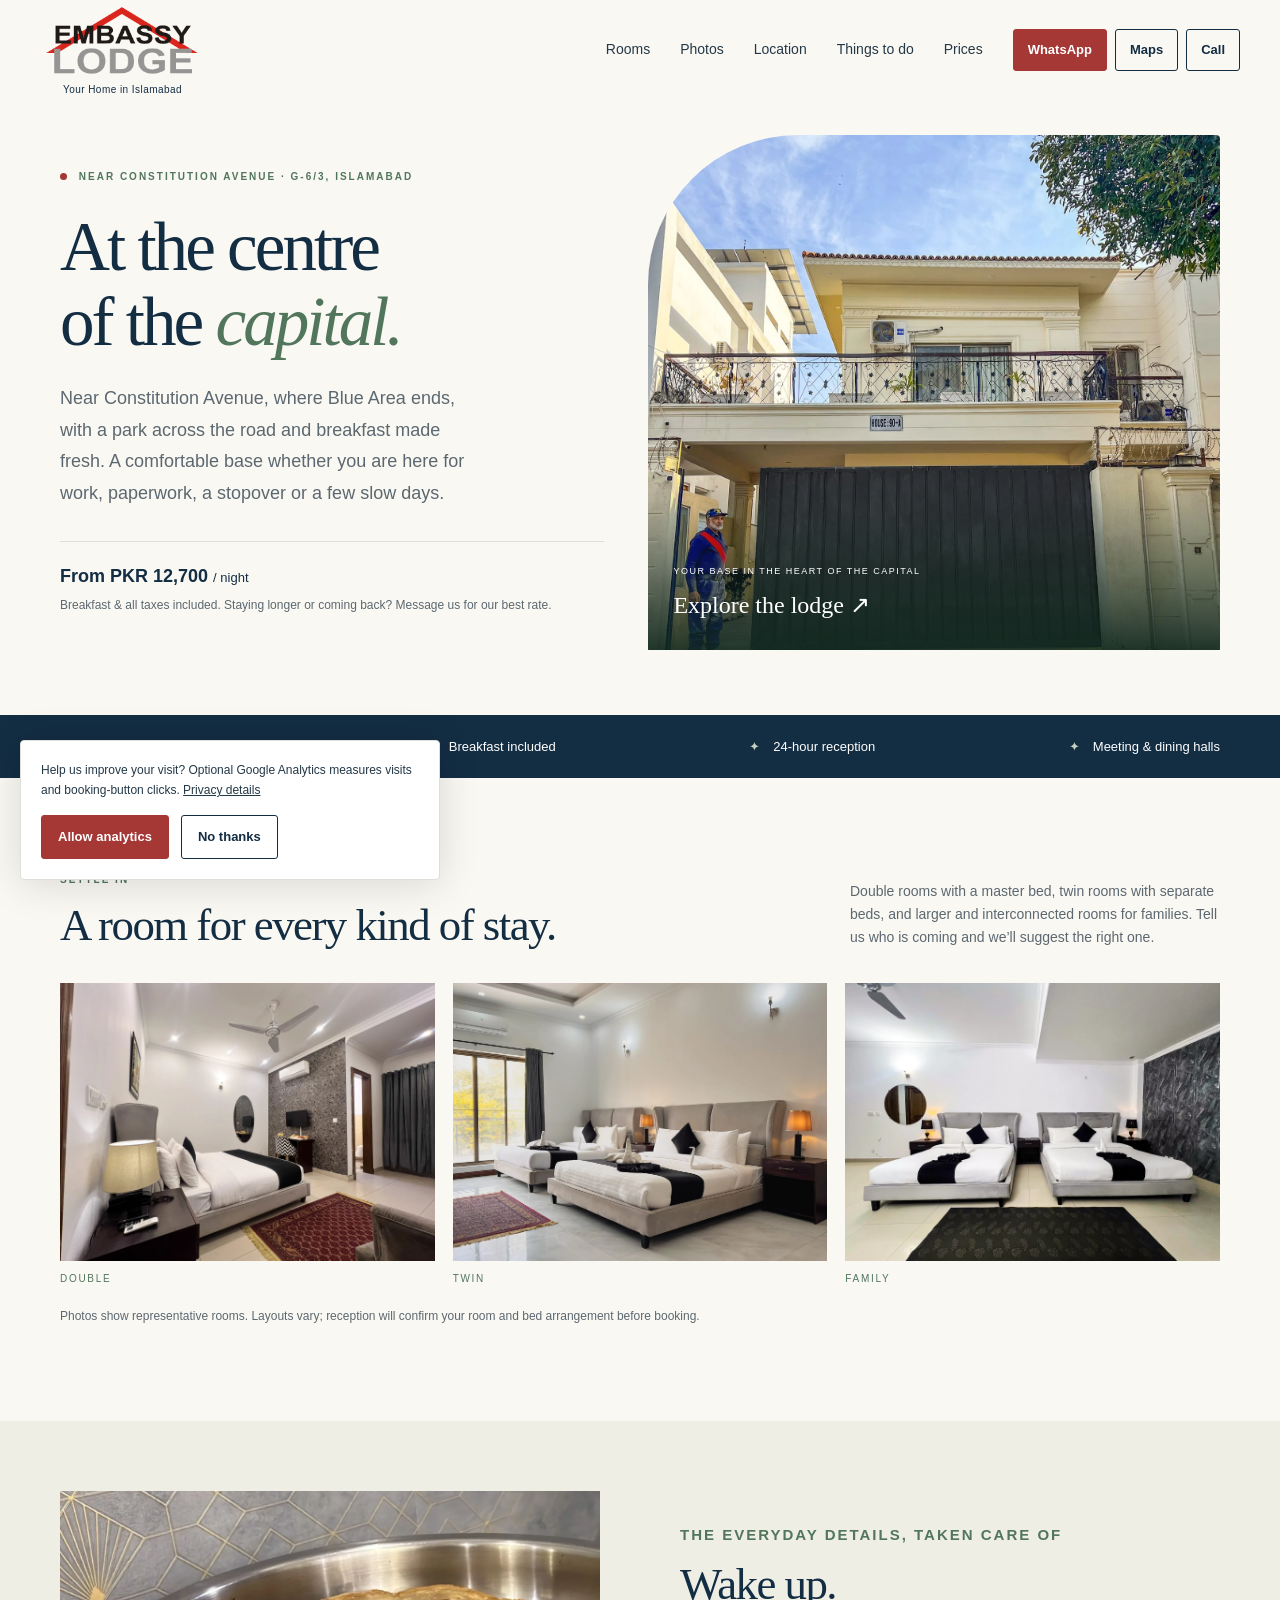
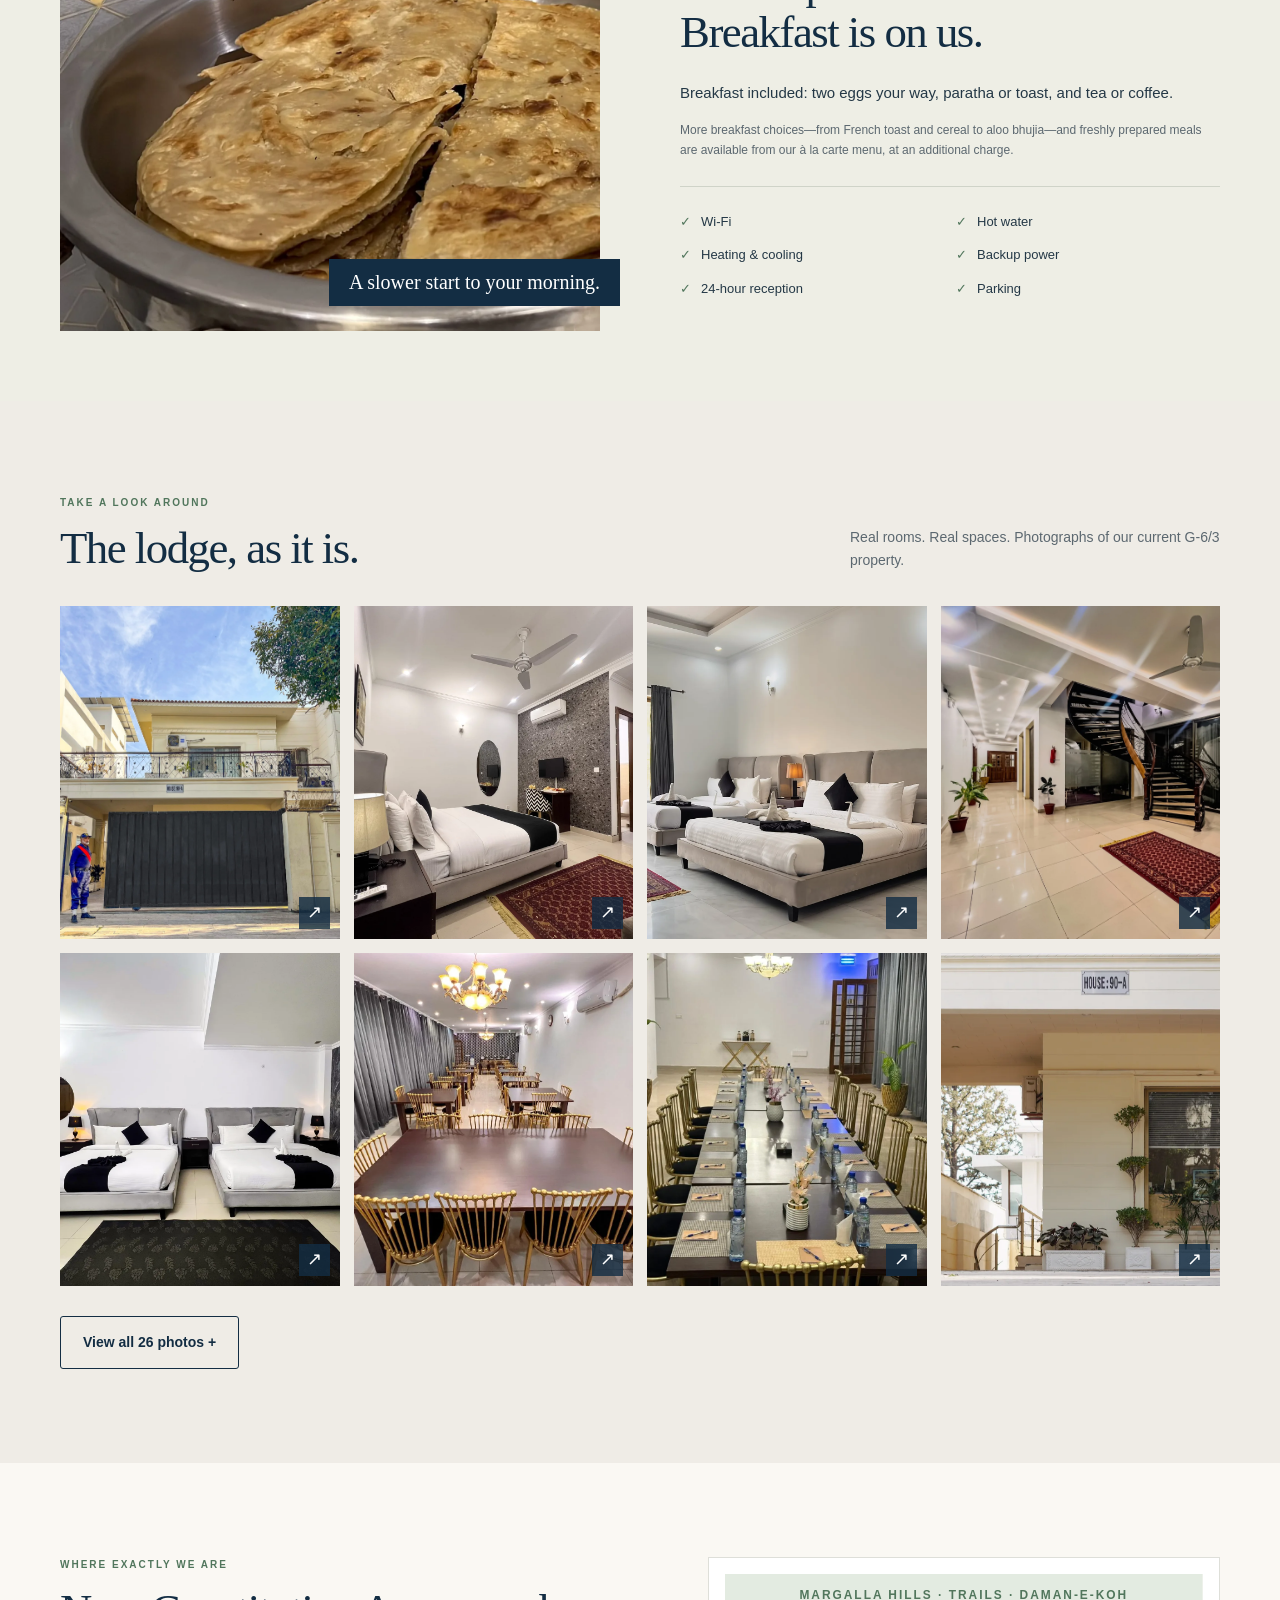
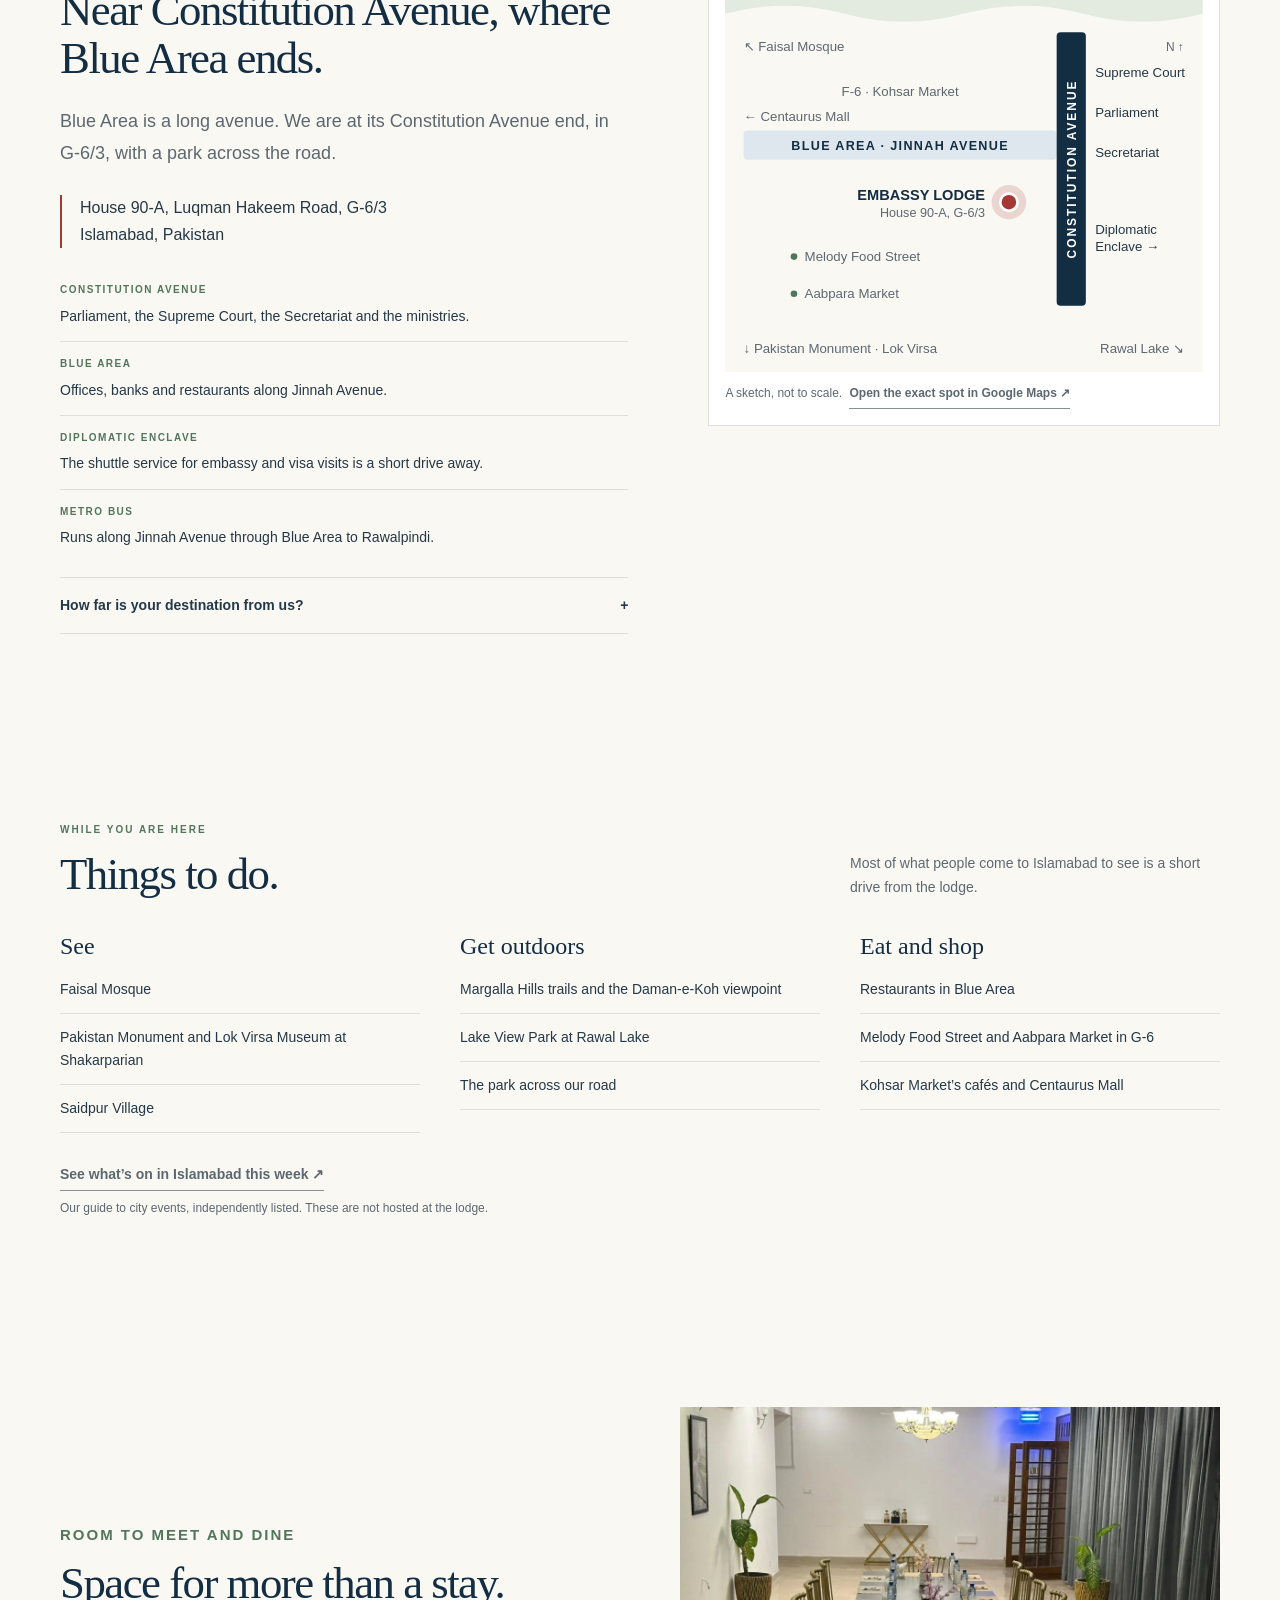
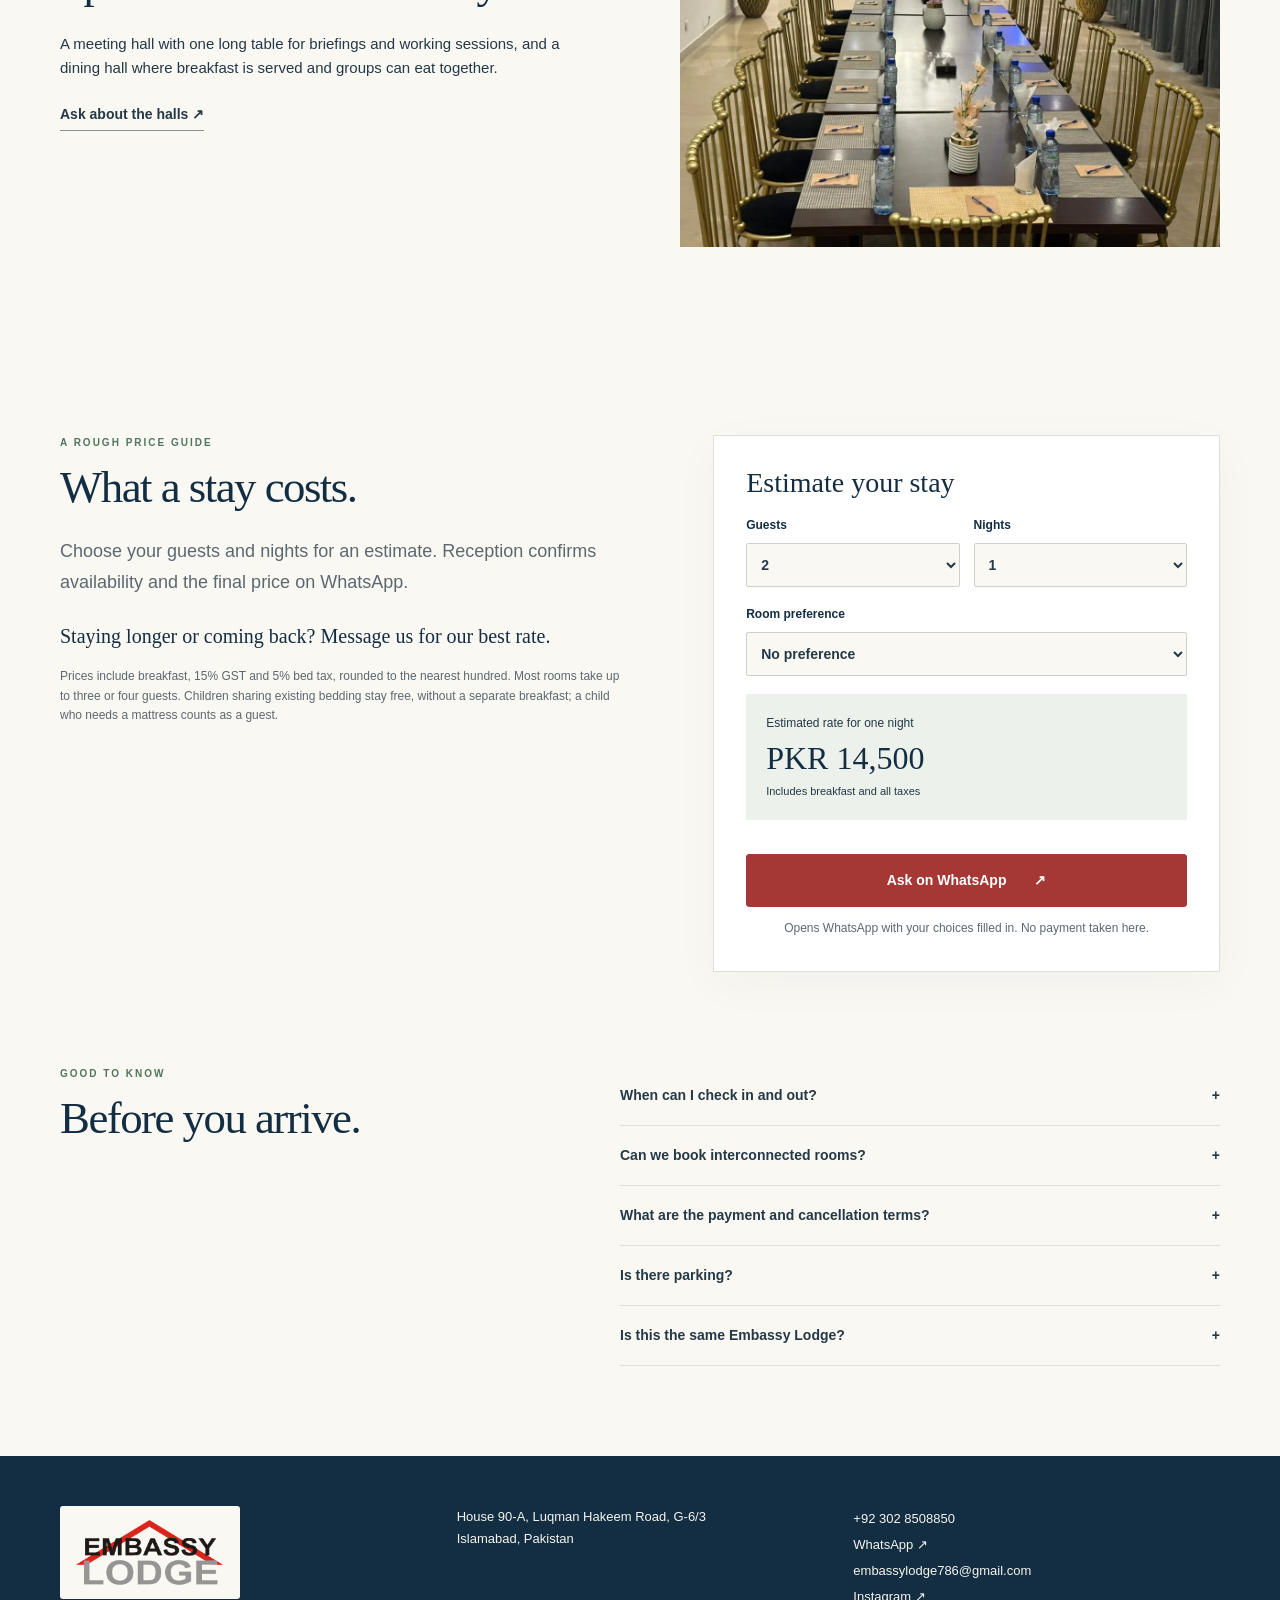
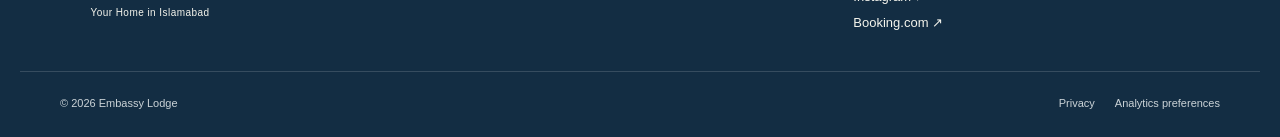
==== commit ec8cc0de: "Reorder page, merge rooms, add sketch map and things to do Location now leads with Constitution Aven" ====
--- a/index.html
+++ b/index.html
@@ -1,19 +1,20 @@
 <!doctype html>
-<html lang="en"><head><meta charset="utf-8"><meta name="viewport" content="width=device-width, initial-scale=1"><title>Embassy Lodge | Your Home in Islamabad · G-6/3</title><meta name="description" content="Stay in central G-6/3, beside Blue Area and a short drive from Islamabad's sights, offices and embassies. Double, twin and family rooms, breakfast included, 24-hour reception. Message us on WhatsApp."><meta name="theme-color" content="#132d43"><meta property="og:title" content="Embassy Lodge — Your Home in Islamabad"><meta property="og:description" content="A central G-6 stay beside Blue Area, with breakfast included and room to unwind. Check availability directly."><link rel="icon" href="assets/favicon.svg" type="image/svg+xml"><link rel="stylesheet" href="styles.css"><script src="app.js" defer></script>
+<html lang="en"><head><meta charset="utf-8"><meta name="viewport" content="width=device-width, initial-scale=1"><title>Embassy Lodge | Near Constitution Avenue, G-6/3 Islamabad</title><meta name="description" content="Stay near Constitution Avenue, at the Constitution Avenue end of Blue Area in G-6/3, Islamabad. Double, twin and family rooms, breakfast included, 24-hour reception. Message us on WhatsApp."><meta name="theme-color" content="#132d43"><meta property="og:title" content="Embassy Lodge — Your Home in Islamabad"><meta property="og:description" content="Near Constitution Avenue in central Islamabad, with breakfast included and room to unwind. Message us on WhatsApp."><link rel="icon" href="assets/favicon.svg" type="image/svg+xml"><link rel="stylesheet" href="styles.css"><script src="app.js" defer></script>
 <script type="application/ld+json">{"@context":"https://schema.org","@type":"LodgingBusiness","name":"Embassy Lodge","telephone":"+923028508850","address":{"@type":"PostalAddress","streetAddress":"House 90-A, Luqman Hakeem Road, G-6/3","addressLocality":"Islamabad","addressCountry":"PK"},"checkinTime":"14:00","checkoutTime":"12:00","priceRange":"PKR 12,700+ per night, including taxes"}</script></head>
-<body><a class="skip" href="#main">Skip to content</a><header class="header"><a class="brand" href="#" aria-label="Embassy Lodge home"><img class="site-logo" src="assets/logo.png" width="512" height="234" alt="Embassy Lodge"><span class="logo-tagline">Your Home in Islamabad</span></a><nav aria-label="Main navigation"><a href="#rooms">Rooms</a><a href="#gallery">Photos</a><a href="#location">Location</a><a href="#enquire">Prices</a><a class="button small desk-only" href="https://wa.me/923028508850?text=Hello%20Embassy%20Lodge%2C%20I%20found%20your%20website%20and%20would%20like%20to%20ask%20about%20a%20stay." target="_blank" rel="noopener noreferrer" data-event="whatsapp_click" data-placement="header">WhatsApp <span>↗</span></a></nav></header>
-<main id="main"><section class="hero wrap"><div class="hero-copy"><p class="eyebrow"><span class="dot"></span> NOW IN G-6/3 · ISLAMABAD</p><h1>At the centre<br>of the <em>capital.</em></h1><p class="lead">Beside Blue Area, with a park across the road and breakfast made fresh. A comfortable base whether you are here for work, paperwork, a stopover or a few slow days.</p><div class="hero-actions"><a class="button" href="https://wa.me/923028508850?text=Hello%20Embassy%20Lodge%2C%20I%20found%20your%20website%20and%20would%20like%20to%20ask%20about%20a%20stay." target="_blank" rel="noopener noreferrer" data-event="whatsapp_click" data-placement="hero">Message us on WhatsApp <span>↗</span></a></div><div class="hero-rate"><strong>From <b data-price="1">PKR 12,700</b> <span>/ night</span></strong><p>Breakfast &amp; all taxes included. Staying longer or coming back? Message us for our best rate.</p></div></div><figure class="hero-image"><img src="assets/g6/exterior-front-gate.webp" width="1441" height="1600" alt="Front of Embassy Lodge at House 90-A, G-6/3, with the gate and balcony" fetchpriority="high"><figcaption><span>YOUR BASE IN THE HEART OF THE CAPITAL</span><a href="#gallery">Explore the lodge ↗</a></figcaption></figure></section>
-<div class="essentials"><div class="wrap essential-row"><span>Beside Blue Area</span><span>Breakfast included</span><span>24-hour reception</span><span>Meeting &amp; dining halls</span></div></div>
-<section class="wrap section" id="rooms"><div class="section-heading"><div><p class="eyebrow">SETTLE IN</p><h2>A stay that fits your plans.</h2></div><p>For work trips, family visits, stopovers and a few slower days in the capital. Choose your bed setup; we’ll help you find the right room.</p></div><div class="room-grid"><article class="room"><img loading="lazy" src="assets/g6/double-room-terrazzo-bed.webp" width="1600" height="1200" alt="Double room with upholstered bed, bedside lamps and seating"><div class="room-body"><span class="number">01 / DOUBLE</span><h3>A comfortable retreat</h3><p>Master-bed rooms with space to settle in after a busy day.</p></div></article><article class="room"><img loading="lazy" src="assets/g6/twin-room-window.webp" width="1600" height="1201" alt="Room with two separate upholstered beds beside a large window"><div class="room-body"><span class="number">02 / TWIN</span><h3>Your own space</h3><p>Separate beds for friends, colleagues or family travelling together.</p></div></article><article class="room"><img loading="lazy" src="assets/g6/family-room-twin-beds.webp" width="1600" height="1200" alt="Large room with two double beds side by side"><div class="room-body"><span class="number">03 / FAMILY STAYS</span><h3>Bring everyone along</h3><p>Larger rooms with two beds for three or four guests, plus interconnected rooms for bigger families.</p></div></article></div><p class="fine">Photos show representative rooms. Layouts vary; reception will confirm your room and bed arrangement before booking.</p></section>
+<body><a class="skip" href="#main">Skip to content</a><header class="header"><a class="brand" href="#" aria-label="Embassy Lodge home"><img class="site-logo" src="assets/logo.png" width="512" height="234" alt="Embassy Lodge"><span class="logo-tagline">Your Home in Islamabad</span></a><nav aria-label="Main navigation"><a href="#rooms">Rooms</a><a href="#gallery">Photos</a><a href="#location">Location</a><a href="#things">Things to do</a><a href="#enquire">Prices</a><span class="nav-actions desk-only"><a class="button small" href="https://wa.me/923028508850?text=Hello%20Embassy%20Lodge%2C%20I%20found%20your%20website%20and%20would%20like%20to%20ask%20about%20a%20stay." target="_blank" rel="noopener noreferrer" data-event="whatsapp_click" data-placement="header">WhatsApp</a><a class="button outline small" href="https://maps.app.goo.gl/iPWMx278fa8dvpPB8" target="_blank" rel="noopener noreferrer" data-event="directions_click" data-placement="header">Maps</a><a class="button outline small" href="tel:+923028508850" data-event="call_click" data-placement="header">Call</a></span></nav></header>
+<main id="main"><section class="hero wrap"><div class="hero-copy"><p class="eyebrow"><span class="dot"></span> NEAR CONSTITUTION AVENUE · G-6/3, ISLAMABAD</p><h1>At the centre<br>of the <em>capital.</em></h1><p class="lead">Near Constitution Avenue, where Blue Area ends, with a park across the road and breakfast made fresh. A comfortable base whether you are here for work, paperwork, a stopover or a few slow days.</p><div class="hero-rate"><strong>From <b data-price="1">PKR 12,700</b> <span>/ night</span></strong><p>Breakfast &amp; all taxes included. Staying longer or coming back? Message us for our best rate.</p></div></div><figure class="hero-image"><img src="assets/g6/exterior-front-gate.webp" width="1441" height="1600" alt="Front of Embassy Lodge at House 90-A, G-6/3, with the gate and balcony" fetchpriority="high"><figcaption><span>YOUR BASE IN THE HEART OF THE CAPITAL</span><a href="#gallery">Explore the lodge ↗</a></figcaption></figure></section>
+<div class="essentials"><div class="wrap essential-row"><span>Near Constitution Avenue</span><span>Breakfast included</span><span>24-hour reception</span><span>Meeting &amp; dining halls</span></div></div>
+<section class="wrap section" id="rooms"><div class="section-heading"><div><p class="eyebrow">SETTLE IN</p><h2>A room for every kind of stay.</h2></div><p>Double rooms with a master bed, twin rooms with separate beds, and larger and interconnected rooms for families. Tell us who is coming and we’ll suggest the right one.</p></div><div class="rooms-strip"><figure><img loading="lazy" src="assets/g6/double-room-terrazzo-bed.webp" width="1600" height="1200" alt="Double room with upholstered bed, bedside lamps and seating"><figcaption>Double</figcaption></figure><figure><img loading="lazy" src="assets/g6/twin-room-window.webp" width="1600" height="1201" alt="Room with two separate upholstered beds beside a large window"><figcaption>Twin</figcaption></figure><figure><img loading="lazy" src="assets/g6/family-room-twin-beds.webp" width="1600" height="1200" alt="Large room with two double beds side by side"><figcaption>Family</figcaption></figure></div><p class="fine">Photos show representative rooms. Layouts vary; reception will confirm your room and bed arrangement before booking.</p></section>
+<section class="comfort"><div class="wrap comfort-grid"><div class="comfort-photo"><img src="assets/g6/breakfast-parathas.webp" width="1379" height="1600" loading="lazy" alt="Freshly made parathas at the breakfast counter"><span class="photo-label">A slower start to your morning.</span></div><div class="comfort-copy"><p class="eyebrow">THE EVERYDAY DETAILS, TAKEN CARE OF</p><h2>Wake up. <br>Breakfast is on us.</h2><p>Breakfast included: two eggs your way, paratha or toast, and tea or coffee.</p><p class="fine">More breakfast choices—from French toast and cereal to aloo bhujia—and freshly prepared meals are available from our à la carte menu, at an additional charge.</p><ul class="amenities"><li>Wi-Fi</li><li>Hot water</li><li>Heating &amp; cooling</li><li>Backup power</li><li>24-hour reception</li><li>Parking</li></ul></div></div></section>
 <section class="gallery-section section" id="gallery"><div class="wrap"><div class="section-heading"><div><p class="eyebrow">TAKE A LOOK AROUND</p><h2>The lodge, as it is.</h2></div><p>Real rooms. Real spaces. Photographs of our current G-6/3 property.</p></div><div class="gallery" id="photo-grid"></div><button class="button outline" id="more-photos" type="button">View all 26 photos <span>＋</span></button><noscript><p><a href="assets/g6/double-room-terrazzo-bed.webp">View a double room</a> · <a href="assets/g6/lobby-staircase.webp">View the lobby</a> · <a href="assets/g6/entrance-guard.webp">View the entrance</a></p></noscript></div></section>
-<section class="comfort"><div class="wrap comfort-grid"><div class="comfort-photo"><img src="assets/g6/breakfast-parathas.webp" width="1379" height="1600" loading="lazy" alt="Freshly made parathas at the breakfast counter"><span class="photo-label">A slower start to your morning.</span></div><div class="comfort-copy"><p class="eyebrow">THE EVERYDAY DETAILS, TAKEN CARE OF</p><h2>Wake up. <br>Breakfast is on us.</h2><p>Breakfast included: two eggs your way, paratha or toast, and tea or coffee.</p><p class="fine">More breakfast choices—from French toast and cereal to aloo bhujia—and freshly prepared meals are available from our à la carte menu, at an additional charge.</p><ul class="amenities"><li>Wi-Fi</li><li>Hot water</li><li>Heating &amp; cooling</li><li>Backup power</li><li>24-hour reception</li><li>Parking</li></ul></div></div></section>
+<section class="wrap section" id="location"><div class="loc-grid"><div class="loc-intro"><p class="eyebrow">WHERE EXACTLY WE ARE</p><h2>Near Constitution Avenue, where Blue Area ends.</h2><p class="lead">Blue Area is a long avenue. We are at its Constitution Avenue end, in G-6/3, with a park across the road.</p><address>House 90-A, Luqman Hakeem Road, G-6/3<br>Islamabad, Pakistan</address></div><div class="loc-map"><svg viewBox="0 0 360 300" role="img" aria-label="Sketch map: Embassy Lodge sits in G-6/3, just south of Blue Area where it meets Constitution Avenue. The Margalla Hills and Faisal Mosque are to the north, Aabpara and the Pakistan Monument to the south."><rect width="360" height="300" fill="#faf8f3"/><path d="M0 0h360v30q-45 12-90 0t-90 0-90 0-90 0z" fill="#e3ebe1"/><text x="180" y="19" text-anchor="middle" font-size="9" font-weight="700" letter-spacing="1.5" fill="#51765c">MARGALLA HILLS · TRAILS · DAMAN-E-KOH</text><text x="14" y="58" font-size="10" fill="#5c6870">↖ Faisal Mosque</text><text x="346" y="58" text-anchor="end" font-size="9" fill="#5c6870">N ↑</text><text x="132" y="92" text-anchor="middle" font-size="10" fill="#5c6870">F-6 · Kohsar Market</text><text x="14" y="111" font-size="10" fill="#5c6870">← Centaurus Mall</text><rect x="14" y="118" width="236" height="22" rx="3" fill="#dfe7ee"/><text x="132" y="133" text-anchor="middle" font-size="9.5" font-weight="700" letter-spacing="1" fill="#132d43">BLUE AREA · JINNAH AVENUE</text><rect x="250" y="44" width="22" height="206" rx="3" fill="#132d43"/><text transform="translate(264.5 147) rotate(-90)" text-anchor="middle" font-size="9" font-weight="700" letter-spacing="1.5" fill="#fff">CONSTITUTION AVENUE</text><g font-size="10" fill="#243846"><text x="279" y="78">Supreme Court</text><text x="279" y="108">Parliament</text><text x="279" y="138">Secretariat</text><text x="279" y="196">Diplomatic</text><text x="279" y="209">Enclave →</text></g><circle cx="214" cy="172" r="13" fill="#a53734" opacity=".18"/><circle cx="214" cy="172" r="6.5" fill="#a53734" stroke="#fff" stroke-width="2"/><text x="196" y="170" text-anchor="end" font-size="11" font-weight="700" fill="#132d43">EMBASSY LODGE</text><text x="196" y="183" text-anchor="end" font-size="9.5" fill="#5c6870">House 90-A, G-6/3</text><g font-size="10" fill="#5c6870"><circle cx="52" cy="213" r="2.5" fill="#51765c"/><text x="60" y="216.5">Melody Food Street</text><circle cx="52" cy="241" r="2.5" fill="#51765c"/><text x="60" y="244.5">Aabpara Market</text><text x="14" y="286">↓ Pakistan Monument · Lok Virsa</text><text x="346" y="286" text-anchor="end">Rawal Lake ↘</text></g></svg><p>A sketch, not to scale. <a class="text-link" href="https://maps.app.goo.gl/iPWMx278fa8dvpPB8" target="_blank" rel="noopener noreferrer" data-event="directions_click" data-placement="location">Open the exact spot in Google Maps ↗</a></p></div><div class="loc-detail"><dl class="around"><div><dt>Constitution Avenue</dt><dd>Parliament, the Supreme Court, the Secretariat and the ministries.</dd></div><div><dt>Blue Area</dt><dd>Offices, banks and restaurants along Jinnah Avenue.</dd></div><div><dt>Diplomatic Enclave</dt><dd>The shuttle service for embassy and visa visits is a short drive away.</dd></div><div><dt>Metro bus</dt><dd>Runs along Jinnah Avenue through Blue Area to Rawalpindi.</dd></div></dl><details class="route-tool" id="route-tool"><summary>How far is your destination from us?</summary><p class="fine">Pick a place to open directions from the lodge, with the current travel time.</p><label for="destination">Destination</label><select id="destination"><optgroup label="See the city"><option selected value="Faisal Mosque Islamabad">Faisal Mosque</option><option value="Daman-e-Koh Islamabad">Daman-e-Koh viewpoint</option><option value="Trail 3 Islamabad">Margalla Hills · Trail 3</option><option value="Pakistan Monument Islamabad">Pakistan Monument</option><option value="Lok Virsa Museum Islamabad">Lok Virsa Museum</option><option value="Lake View Park Islamabad">Lake View Park, Rawal Lake</option><option value="Saidpur Village Islamabad">Saidpur Village</option></optgroup><optgroup label="Food and shopping"><option value="Blue Area Islamabad">Blue Area</option><option value="Melody Food Park G-6 Islamabad">Melody Food Street</option><option value="Aabpara Market Islamabad">Aabpara Market</option><option value="Kohsar Market Islamabad">Kohsar Market</option><option value="Centaurus Mall Islamabad">Centaurus Mall</option></optgroup><optgroup label="Work and appointments"><option value="Constitution Avenue Islamabad">Constitution Avenue</option><option value="Pakistan Secretariat Islamabad">Pakistan Secretariat</option><option value="Diplomatic Shuttle Service Third Avenue Quaid-e-Azam University Road G-5 Islamabad">Diplomatic Enclave shuttle</option></optgroup><optgroup label="Travel"><option value="Islamabad International Airport">Islamabad International Airport</option><option value="Saddar Rawalpindi">Rawalpindi Saddar</option></optgroup><option value="custom">Another destination…</option></select><div id="custom-destination-field" hidden><label for="custom-destination">Where would you like to go?</label><input id="custom-destination" type="text" placeholder="Place or address in Islamabad" maxlength="200"></div><label for="travel">Travel by</label><select id="travel"><option value="driving">Car</option><option value="walking">On foot</option></select><a id="route-link" class="button outline" href="https://www.google.com/maps/dir/?api=1&amp;origin=Embassy+Lodge+House+90-A+Luqman+Hakeem+Road+G-6%2F3+Islamabad&amp;destination=Faisal+Mosque+Islamabad" target="_blank" rel="noopener noreferrer" data-event="directions_click" data-placement="route">Get directions ↗</a></details></div></div></section>
+<section class="wrap section" id="things"><div class="section-heading"><div><p class="eyebrow">WHILE YOU ARE HERE</p><h2>Things to do.</h2></div><p>Most of what people come to Islamabad to see is a short drive from the lodge.</p></div><div class="todo-grid"><div><h3>See</h3><ul><li>Faisal Mosque</li><li>Pakistan Monument and Lok Virsa Museum at Shakarparian</li><li>Saidpur Village</li></ul></div><div><h3>Get outdoors</h3><ul><li>Margalla Hills trails and the Daman-e-Koh viewpoint</li><li>Lake View Park at Rawal Lake</li><li>The park across our road</li></ul></div><div><h3>Eat and shop</h3><ul><li>Restaurants in Blue Area</li><li>Melody Food Street and Aabpara Market in G-6</li><li>Kohsar Market’s cafés and Centaurus Mall</li></ul></div></div><p class="todo-events"><a class="text-link" href="https://islamabad.embassylodge.com/" target="_blank" rel="noopener noreferrer" data-event="explore_click" data-placement="things">See what’s on in Islamabad this week ↗</a><span>Our guide to city events, independently listed. These are not hosted at the lodge.</span></p></section>
 <section class="wrap section" id="halls"><div class="comfort-grid"><div class="comfort-copy"><p class="eyebrow">ROOM TO MEET AND DINE</p><h2>Space for more than a stay.</h2><p>A meeting hall with one long table for briefings and working sessions, and a dining hall where breakfast is served and groups can eat together.</p><a class="text-link" href="https://wa.me/923028508850?text=Hello%20Embassy%20Lodge%2C%20I%20would%20like%20to%20ask%20about%20your%20meeting%20and%20dining%20halls." target="_blank" rel="noopener noreferrer" data-event="whatsapp_click" data-placement="halls">Ask about the halls ↗</a></div><div class="comfort-photo"><img src="assets/g6/meeting-table.webp" width="1280" height="960" loading="lazy" alt="Long meeting table set with notepads, pens and water"></div></div></section>
-<section class="wrap section" id="location"><div class="location-grid"><div><p class="eyebrow">WHERE YOU WILL BE</p><h2>Step out into G-6.</h2><p class="lead">A central address beside Blue Area, with a park across the road. Most of what brings people to Islamabad is a short drive from the door.</p><address>House 90-A, Luqman Hakeem Road, G-6/3<br>Islamabad, Pakistan</address><a class="button outline" href="https://maps.app.goo.gl/iPWMx278fa8dvpPB8" target="_blank" rel="noopener noreferrer" data-event="directions_click" data-placement="location">Open Google Maps ↗</a><details class="route-tool" id="route-tool"><summary>Where are you heading?</summary><p class="fine">Pick a place to open directions from the lodge, with the current travel time.</p><label for="destination">Destination</label><select id="destination"><optgroup label="See the city"><option selected value="Faisal Mosque Islamabad">Faisal Mosque</option><option value="Daman-e-Koh Islamabad">Daman-e-Koh viewpoint</option><option value="Trail 3 Islamabad">Margalla Hills · Trail 3</option><option value="Pakistan Monument Islamabad">Pakistan Monument</option><option value="Lok Virsa Museum Islamabad">Lok Virsa Museum</option><option value="Lake View Park Islamabad">Lake View Park, Rawal Lake</option><option value="Saidpur Village Islamabad">Saidpur Village</option></optgroup><optgroup label="Food and shopping"><option value="Blue Area Islamabad">Blue Area</option><option value="Melody Food Park G-6 Islamabad">Melody Food Street</option><option value="Aabpara Market Islamabad">Aabpara Market</option><option value="Kohsar Market Islamabad">Kohsar Market</option><option value="Centaurus Mall Islamabad">Centaurus Mall</option></optgroup><optgroup label="Work and appointments"><option value="Constitution Avenue Islamabad">Constitution Avenue</option><option value="Pakistan Secretariat Islamabad">Pakistan Secretariat</option><option value="Diplomatic Shuttle Service Third Avenue Quaid-e-Azam University Road G-5 Islamabad">Diplomatic Enclave shuttle</option></optgroup><optgroup label="Travel"><option value="Islamabad International Airport">Islamabad International Airport</option><option value="Saddar Rawalpindi">Rawalpindi Saddar</option></optgroup><option value="custom">Another destination…</option></select><div id="custom-destination-field" hidden><label for="custom-destination">Where would you like to go?</label><input id="custom-destination" type="text" placeholder="Place or address in Islamabad" maxlength="200"></div><label for="travel">Travel by</label><select id="travel"><option value="driving">Car</option><option value="walking">On foot</option></select><a id="route-link" class="button outline" href="https://www.google.com/maps/dir/?api=1&amp;origin=Embassy+Lodge+House+90-A+Luqman+Hakeem+Road+G-6%2F3+Islamabad&amp;destination=Faisal+Mosque+Islamabad" target="_blank" rel="noopener noreferrer" data-event="directions_click" data-placement="route">Get directions ↗</a></details><p class="whats-on"><a class="text-link" href="https://islamabad.embassylodge.com/" target="_blank" rel="noopener noreferrer" data-event="explore_click" data-placement="location">What’s on in Islamabad ↗</a><span>City events, independently listed. Not hosted at the lodge.</span></p></div><div class="nearby"><p class="eyebrow">WHAT’S AROUND YOU</p><dl class="around"><div><dt>Next door</dt><dd>Blue Area’s restaurants, banks and offices, and the park across the road.</dd></div><div><dt>Food and shopping</dt><dd>Melody Food Street and Aabpara Market in G-6, the cafés of Kohsar Market, and Centaurus Mall.</dd></div><div><dt>Sightseeing</dt><dd>Faisal Mosque, the Daman-e-Koh viewpoint and Margalla trails, and the Pakistan Monument and Lok Virsa Museum at Shakarparian.</dd></div><div><dt>Work and paperwork</dt><dd>The ministries and courts of Constitution Avenue, and the Diplomatic Enclave shuttle for embassy visits.</dd></div><div><dt>Getting around</dt><dd>The Metro bus along Jinnah Avenue links Blue Area with Rawalpindi.</dd></div></dl></div></div></section>
 <section class="wrap section booking-section" id="enquire"><div><p class="eyebrow">A ROUGH PRICE GUIDE</p><h2>What a stay costs.</h2><p class="lead">Choose your guests and nights for an estimate. Reception confirms availability and the final price on WhatsApp.</p><p class="best-rate">Staying longer or coming back? Message us for our best rate.</p><p class="fine">Prices include breakfast, 15% GST and 5% bed tax, rounded to the nearest hundred. Most rooms take up to three or four guests. Children sharing existing bedding stay free, without a separate breakfast; a child who needs a mattress counts as a guest.</p></div>
 <form id="booking-form" class="booking-form"><h3>Estimate your stay</h3><div class="form-row"><label>Guests<select id="guests"><option>1</option><option selected>2</option><option>3</option><option>4</option><option value="more">5 or more</option></select></label><label>Nights<select id="nights"><option>1</option><option>2</option><option>3</option><option>4</option><option>5</option><option>6</option><option>7</option><option value="more">More than a week</option></select></label></div><label>Room preference<select id="room-type"><option>No preference</option><option>Double / master bed</option><option>Twin beds</option><option>Larger room (3–4 guests)</option><option>Interconnected rooms</option></select></label><div class="estimate" aria-live="polite"><span id="estimate-label">Estimated rate for one night</span><strong id="estimate">PKR 14,500</strong><small>Includes breakfast and all taxes</small></div><button class="button" type="submit">Ask on WhatsApp <span>↗</span></button><p class="fine center">Opens WhatsApp with your choices filled in. No payment taken here.</p></form></section>
 <section class="wrap faq-section"><div><p class="eyebrow">GOOD TO KNOW</p><h2>Before you arrive.</h2></div><div class="faqs"><details><summary>When can I check in and out?</summary><p>Check-in is from 2 pm. Check-out is by 12 noon. Reception is available 24 hours; contact us about early arrival or late departure.</p></details><details><summary>Can we book interconnected rooms?</summary><p>Yes. We have interconnected rooms, and larger rooms with two beds for three or four guests. Reception will confirm the layout and total price.</p></details><details><summary>What are the payment and cancellation terms?</summary><p>An advance payment secures your booking; reception can also confirm other arrangements directly. For a provisional hold, we may contact you to reconfirm if another booking request comes in. Unconfirmed holds may be released after the deadline we give you. On arrival, you can view your room before making advance payment at check-in. We accept cash, card and bank transfer. Please contact reception if your plans change; any cancellation terms will be confirmed when you book.</p></details><details><summary>Is there parking?</summary><p>Yes. Parking is outside the property, with space for a few cars inside. Tell reception if you are arriving by car.</p></details><details><summary>Is this the same Embassy Lodge?</summary><p>Yes, now at House 90-A, Luqman Hakeem Road, G-6/3. Same team, new address. Our Google listing also includes reviews of our previous premises. The photographs on this website show the current property.</p><a class="text-link" href="https://maps.app.goo.gl/iPWMx278fa8dvpPB8" target="_blank" rel="noopener noreferrer" data-event="reviews_click" data-placement="faq">View our Google listing and reviews ↗</a></details></div></section>
 </main><footer><div class="wrap footer-grid"><div class="brand footer-brand"><img class="site-logo" src="assets/logo.png" width="512" height="234" alt="Embassy Lodge"><span class="logo-tagline">Your Home in Islamabad</span></div><p>House 90-A, Luqman Hakeem Road, G-6/3<br>Islamabad, Pakistan</p><div><a href="tel:+923028508850" data-event="call_click" data-placement="footer">+92 302 8508850</a><br><a href="https://wa.me/923028508850?text=Hello%20Embassy%20Lodge%2C%20I%20found%20your%20website%20and%20would%20like%20to%20ask%20about%20a%20stay." target="_blank" rel="noopener noreferrer" data-event="whatsapp_click" data-placement="footer">WhatsApp ↗</a><br><a href="mailto:embassylodge786@gmail.com" data-event="email_click" data-placement="footer">embassylodge786@gmail.com</a><br><a href="https://www.instagram.com/embassy_lodge/" target="_blank" rel="noopener noreferrer" data-event="social_click" data-placement="footer">Instagram ↗</a><br><a href="https://www.booking.com/hotel/pk/embassy-lodge-islamabad1.html" target="_blank" rel="noopener noreferrer" data-event="booking_platform_click" data-placement="footer">Booking.com ↗</a></div></div><div class="wrap footer-bottom"><span>© <span id="year">2026</span> Embassy Lodge</span><div><a href="privacy.html">Privacy</a><button class="plain" id="cookie-settings">Analytics preferences</button></div></div></footer>
-<div class="mobile-contact"><a href="tel:+923028508850" data-event="call_click" data-placement="mobile">Call</a><a class="button" href="https://wa.me/923028508850?text=Hello%20Embassy%20Lodge%2C%20I%20found%20your%20website%20and%20would%20like%20to%20ask%20about%20a%20stay." target="_blank" rel="noopener noreferrer" data-event="whatsapp_click" data-placement="mobile">WhatsApp ↗</a></div>
+<div class="mobile-contact"><a class="button" href="https://wa.me/923028508850?text=Hello%20Embassy%20Lodge%2C%20I%20found%20your%20website%20and%20would%20like%20to%20ask%20about%20a%20stay." target="_blank" rel="noopener noreferrer" data-event="whatsapp_click" data-placement="mobile">WhatsApp</a><a class="button outline" href="https://maps.app.goo.gl/iPWMx278fa8dvpPB8" target="_blank" rel="noopener noreferrer" data-event="directions_click" data-placement="mobile">Maps</a><a class="button outline" href="tel:+923028508850" data-event="call_click" data-placement="mobile">Call</a></div>
 <div class="cookie-banner" id="cookie-banner" hidden><p>Help us improve your visit? Optional Google Analytics measures visits and booking-button clicks. <a href="privacy.html">Privacy details</a></p><div><button class="button small" id="accept-analytics">Allow analytics</button><button class="button outline small" id="decline-analytics">No thanks</button></div></div>
 <dialog id="lightbox" aria-label="Property photographs"><div class="lightbox-top"><p id="photo-count"></p><button id="close-lightbox" aria-label="Close photo gallery">Close ×</button></div><img id="lightbox-image" alt=""><div class="lightbox-bottom"><button id="prev-photo" aria-label="Previous photo">←</button><p id="photo-caption"></p><button id="next-photo" aria-label="Next photo">→</button></div></dialog>
 </body></html>
--- a/styles.css
+++ b/styles.css
@@ -20,3 +20,11 @@
 #halls .comfort-copy .text-link{margin-top:22px}
 @media(max-width:700px){.desk-only{display:none!important}.mobile-contact{gap:12px}.mobile-contact .button{flex:1}}
 .location-grid .nearby{align-self:start}
+/* Layout: merged rooms, sketch map, things to do, three contact buttons */
+.nav-actions{display:inline-flex;gap:8px}.header nav .nav-actions .button{gap:6px;padding:9px 14px;min-height:40px}
+.rooms-strip{display:grid;grid-template-columns:repeat(3,1fr);gap:18px}.rooms-strip figure{margin:0}.rooms-strip img{aspect-ratio:1.35;height:auto}.rooms-strip figcaption{font-size:10px;letter-spacing:1.7px;text-transform:uppercase;color:var(--green);margin-top:10px}.rooms-strip+.fine{margin-top:20px}
+.loc-grid{display:grid;grid-template-columns:1fr .9fr;gap:10px 80px;grid-template-areas:"intro map" "detail map"}.loc-intro{grid-area:intro}.loc-map{grid-area:map;align-self:start;background:#fff;border:1px solid var(--line);padding:16px}.loc-detail{grid-area:detail}.loc-map svg{display:block;width:100%;height:auto;font-family:Arial,sans-serif}.loc-map p{font-size:12px;color:var(--muted);margin-top:12px}.loc-map .text-link{font-size:12px;margin-left:4px}.loc-grid .lead{margin-bottom:20px}.loc-grid address{font-style:normal;border-left:2px solid var(--red);padding-left:18px;margin:26px 0 10px;font-size:16px}.loc-detail .around{margin-top:0}
+.todo-grid{display:grid;grid-template-columns:repeat(3,1fr);gap:40px}.todo-grid h3{font:24px Georgia,serif;margin:0 0 6px}.todo-grid ul{list-style:none;margin:0;padding:0;font-size:14px}.todo-grid li{padding:12px 0;border-bottom:1px solid var(--line)}.todo-events{margin-top:30px;font-size:12px;color:var(--muted)}.todo-events span{display:block;margin-top:8px}
+@media(max-width:1100px){.header nav>a:not(.button){font-size:13px}.header nav{gap:16px}}
+@media(max-width:1000px){.loc-grid{gap:10px 40px}.todo-grid{gap:26px}}
+@media(max-width:700px){.rooms-strip{gap:8px}.rooms-strip figcaption{font-size:9px;letter-spacing:1.2px}.loc-grid{grid-template-columns:1fr;grid-template-areas:"intro" "map" "detail";gap:22px}.todo-grid{grid-template-columns:1fr;gap:26px}.mobile-contact{gap:8px}.mobile-contact .button{flex:1;padding:10px 6px;gap:6px;min-height:46px}.mobile-contact .button:first-child{flex:1.7;border-color:var(--red)}}
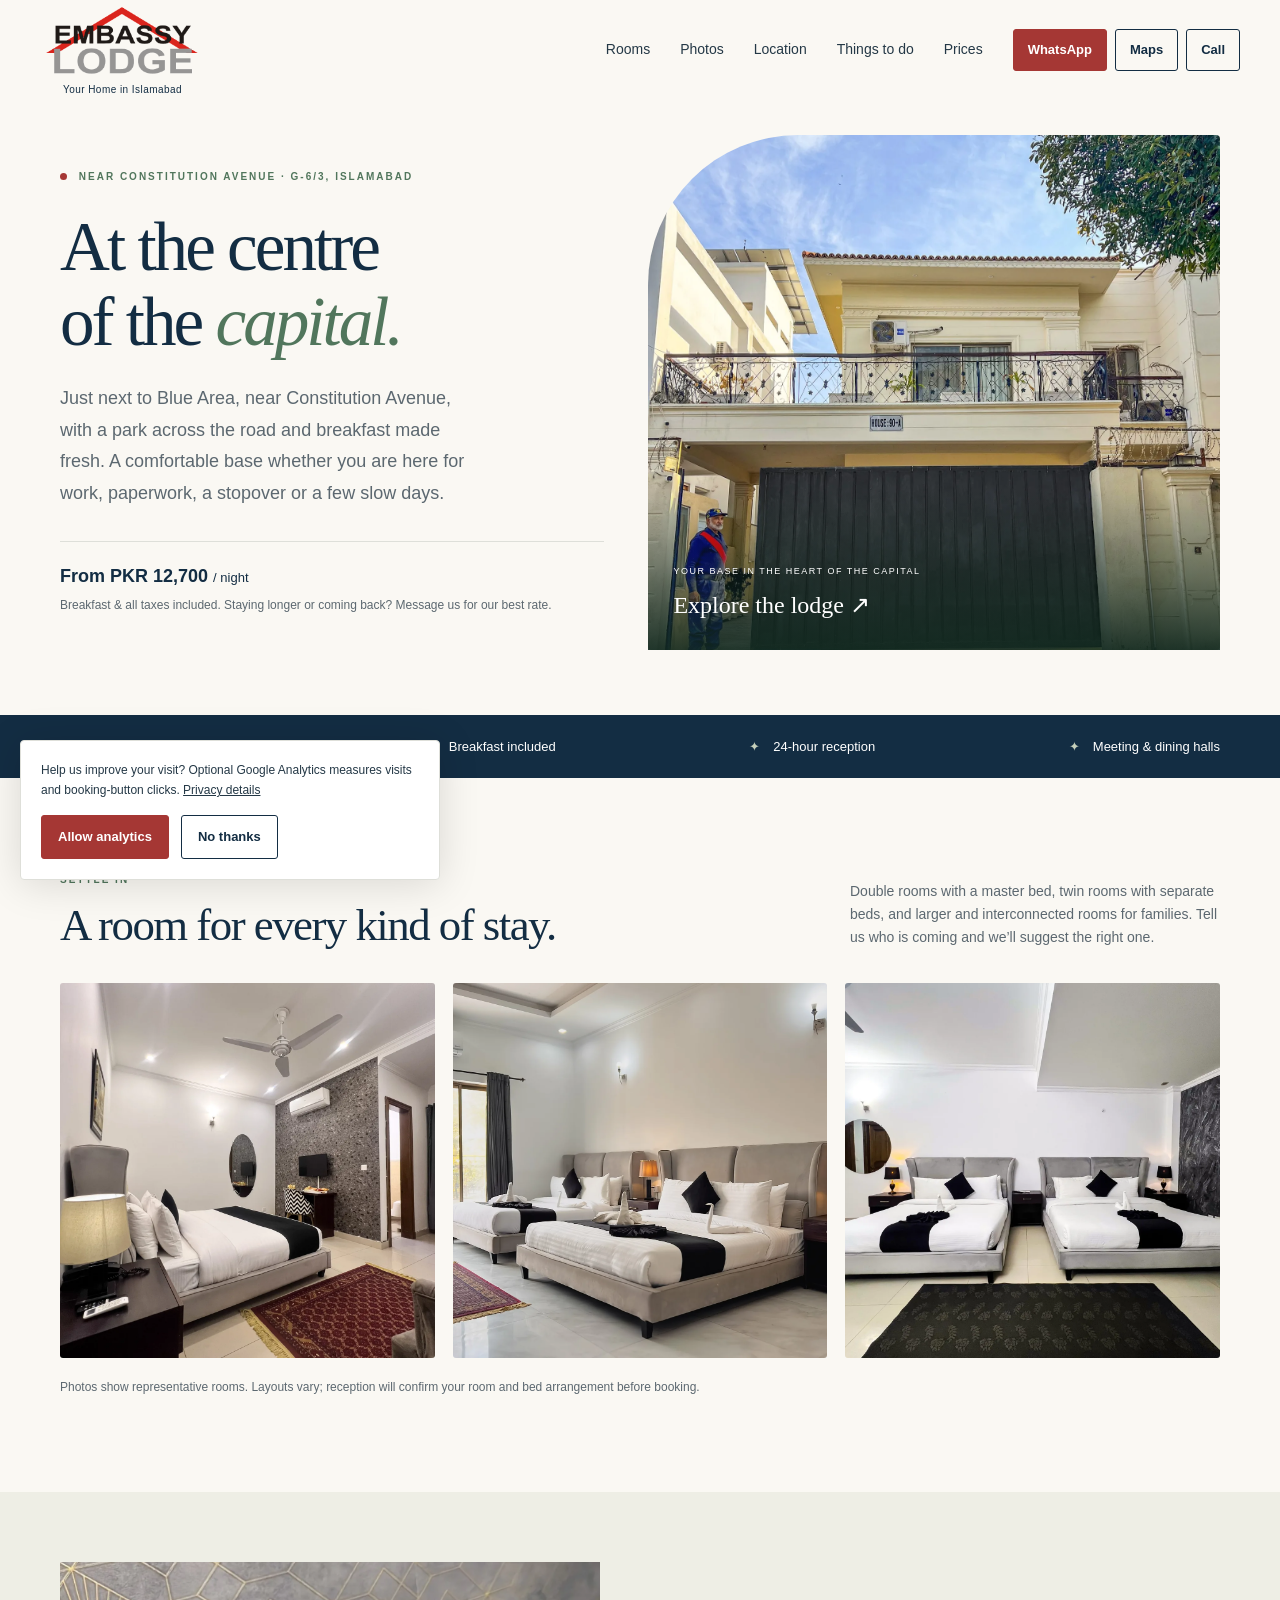
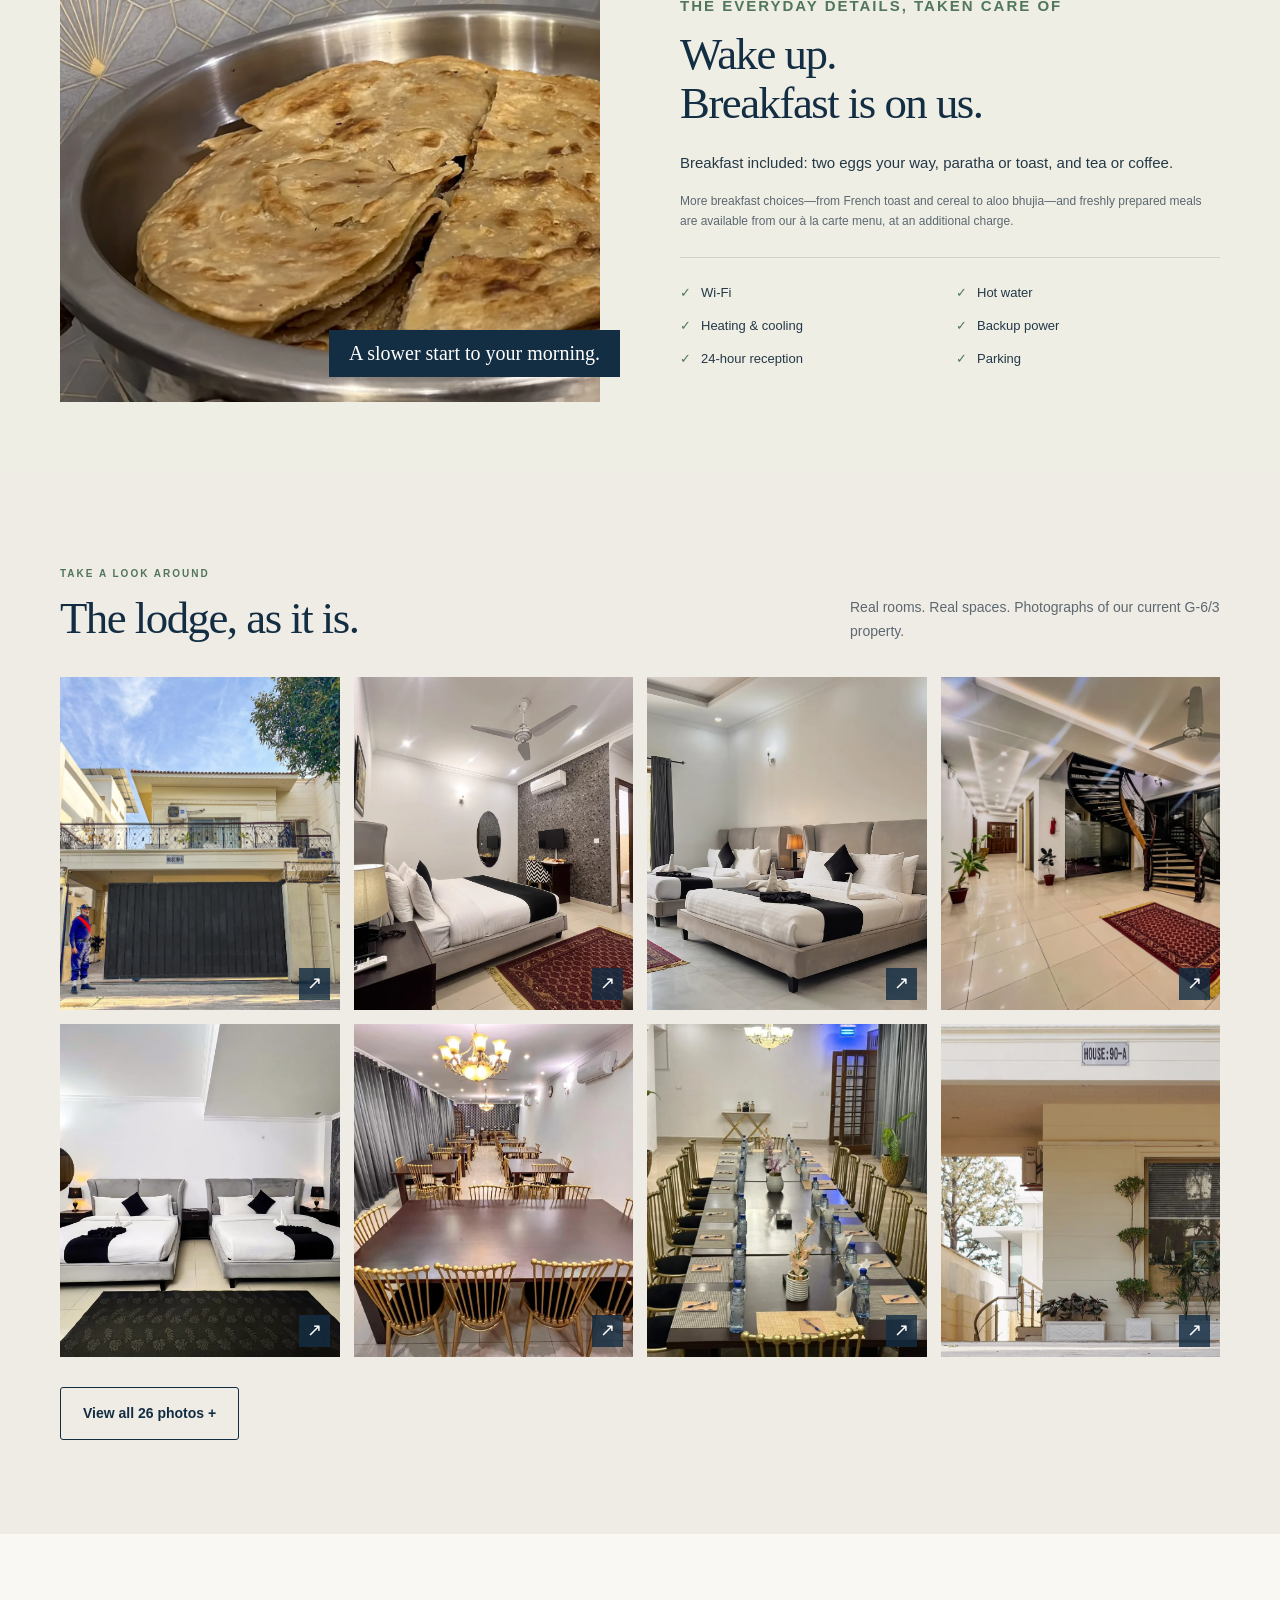
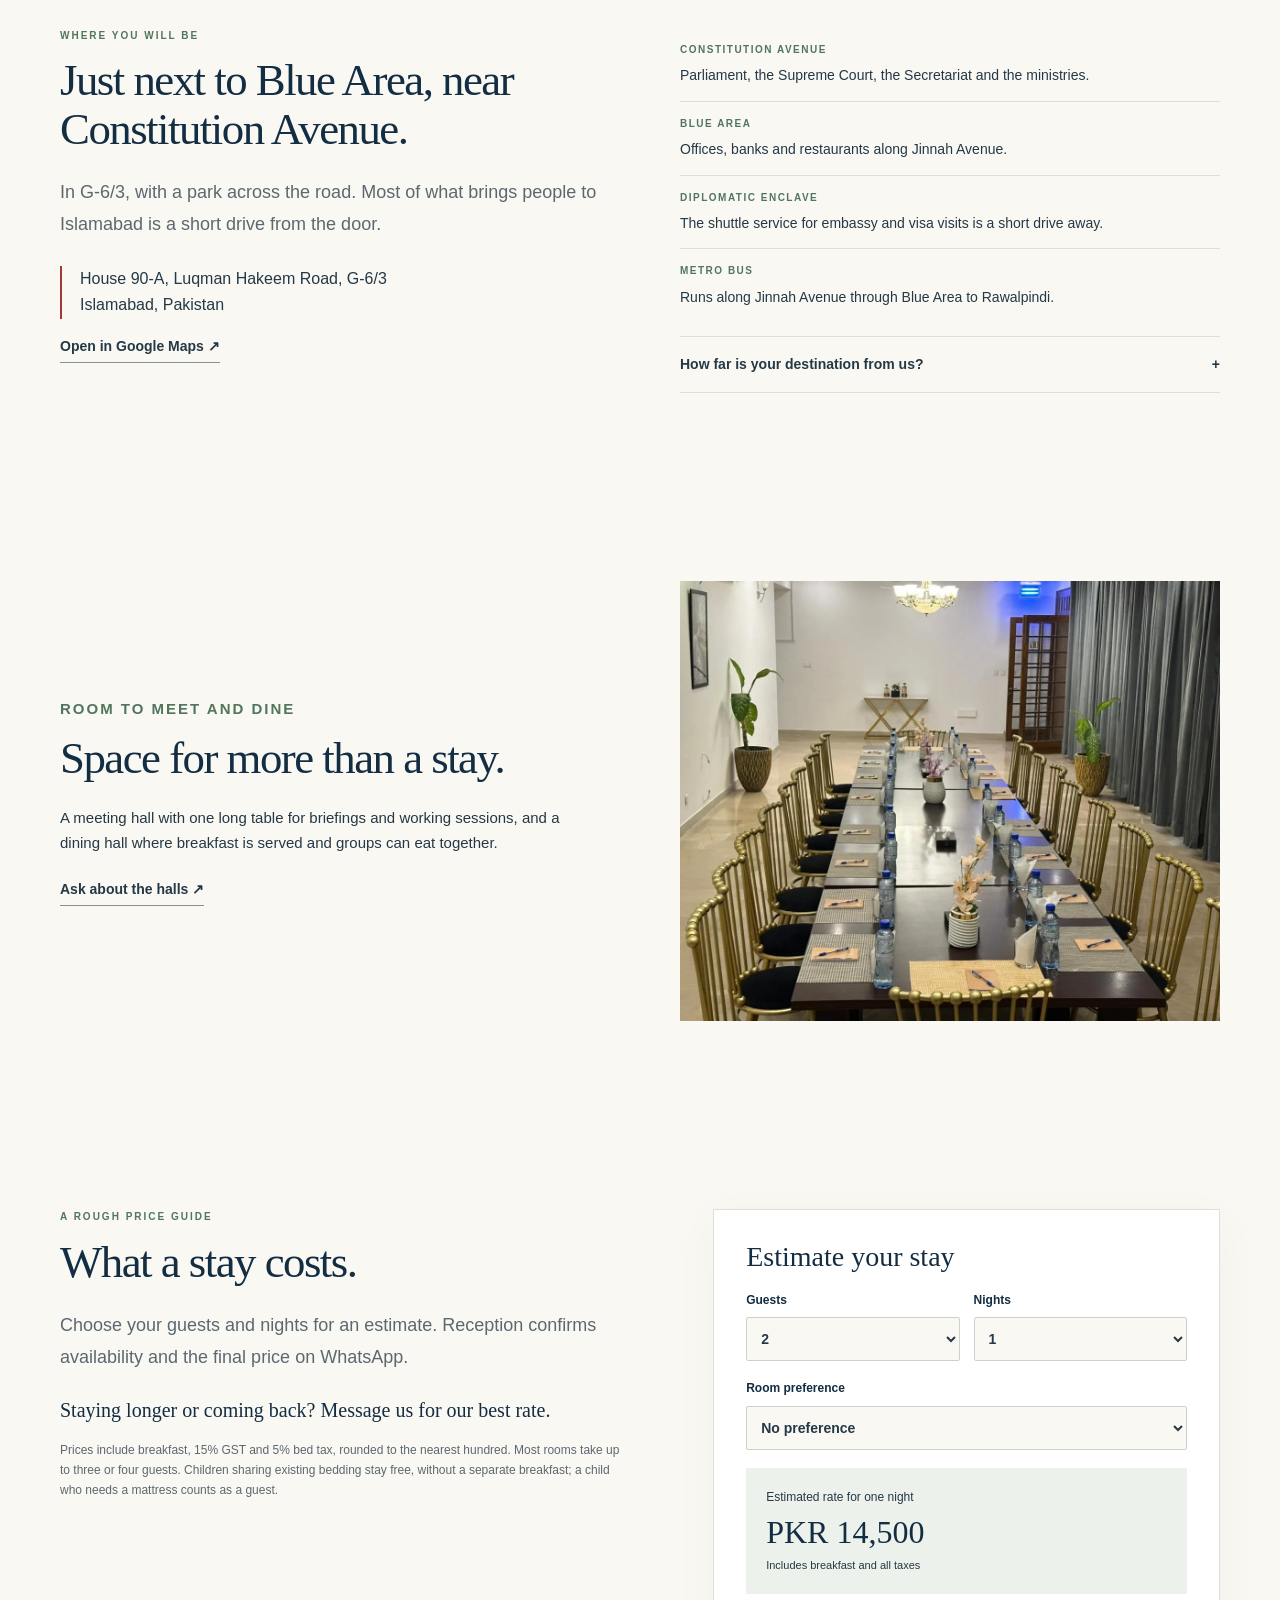
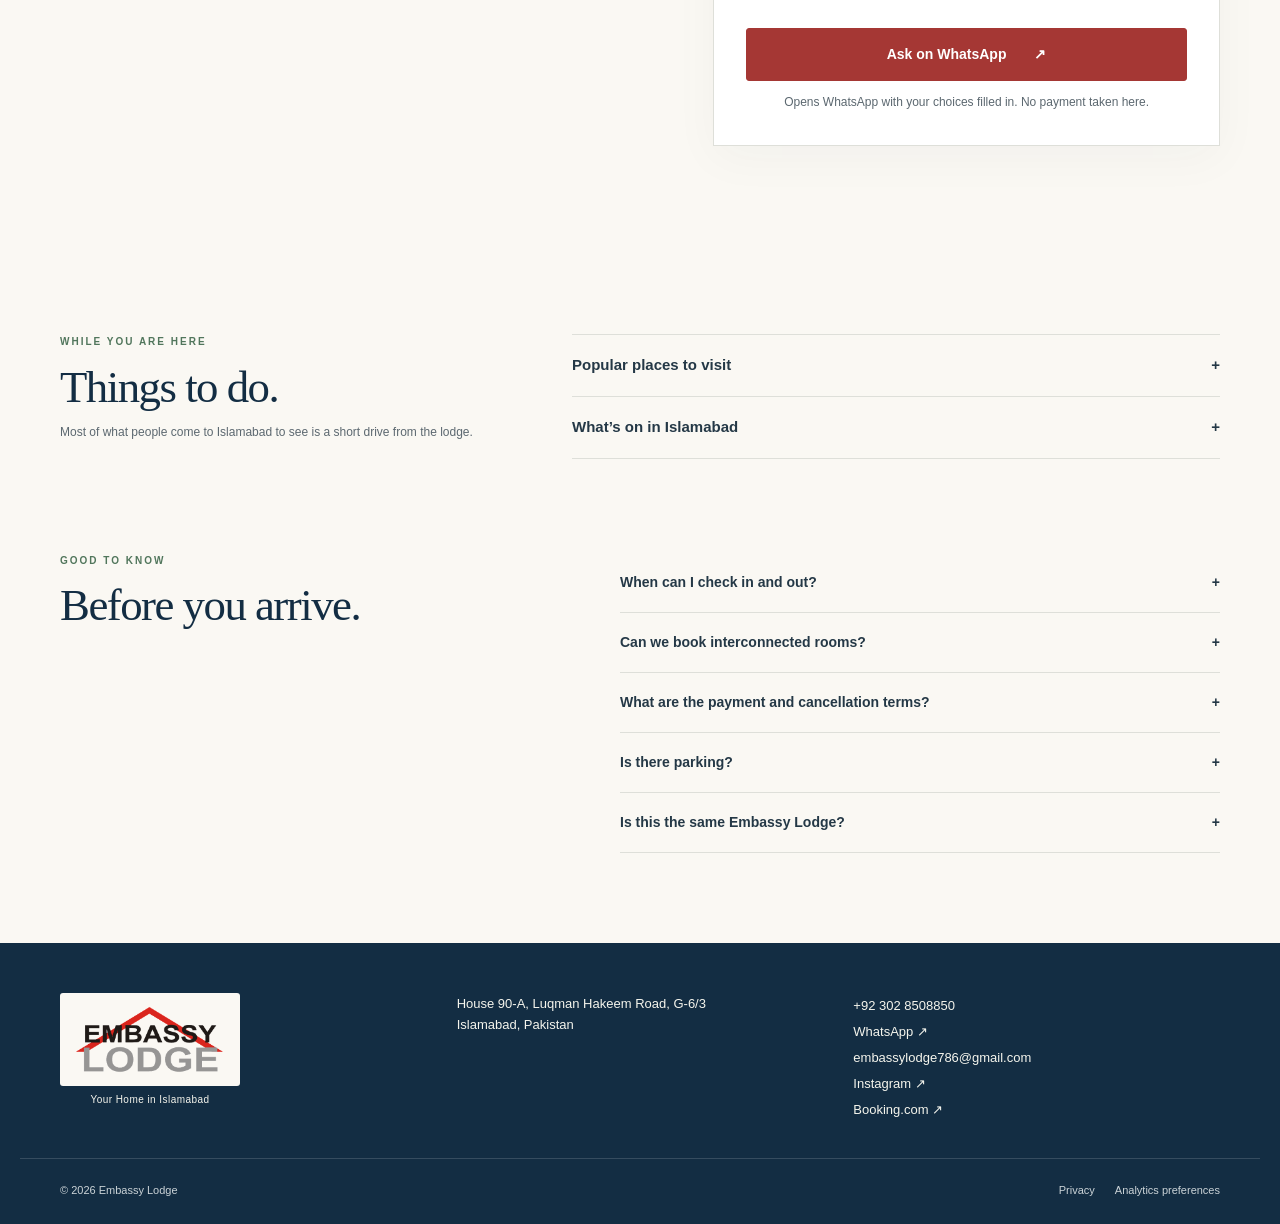
==== commit 91742b21: "Square room photos, clearer location wording, fold things to do Room photos become uncaptioned squar" ====
--- a/index.html
+++ b/index.html
@@ -1,17 +1,17 @@
 <!doctype html>
-<html lang="en"><head><meta charset="utf-8"><meta name="viewport" content="width=device-width, initial-scale=1"><title>Embassy Lodge | Near Constitution Avenue, G-6/3 Islamabad</title><meta name="description" content="Stay near Constitution Avenue, at the Constitution Avenue end of Blue Area in G-6/3, Islamabad. Double, twin and family rooms, breakfast included, 24-hour reception. Message us on WhatsApp."><meta name="theme-color" content="#132d43"><meta property="og:title" content="Embassy Lodge — Your Home in Islamabad"><meta property="og:description" content="Near Constitution Avenue in central Islamabad, with breakfast included and room to unwind. Message us on WhatsApp."><link rel="icon" href="assets/favicon.svg" type="image/svg+xml"><link rel="stylesheet" href="styles.css"><script src="app.js" defer></script>
+<html lang="en"><head><meta charset="utf-8"><meta name="viewport" content="width=device-width, initial-scale=1"><title>Embassy Lodge | Near Constitution Avenue, G-6/3 Islamabad</title><meta name="description" content="Stay just next to Blue Area, near Constitution Avenue, in G-6/3, Islamabad. Double, twin and family rooms, breakfast included, 24-hour reception. Message us on WhatsApp."><meta name="theme-color" content="#132d43"><meta property="og:title" content="Embassy Lodge — Your Home in Islamabad"><meta property="og:description" content="Near Constitution Avenue in central Islamabad, with breakfast included and room to unwind. Message us on WhatsApp."><link rel="icon" href="assets/favicon.svg" type="image/svg+xml"><link rel="stylesheet" href="styles.css"><script src="app.js" defer></script>
 <script type="application/ld+json">{"@context":"https://schema.org","@type":"LodgingBusiness","name":"Embassy Lodge","telephone":"+923028508850","address":{"@type":"PostalAddress","streetAddress":"House 90-A, Luqman Hakeem Road, G-6/3","addressLocality":"Islamabad","addressCountry":"PK"},"checkinTime":"14:00","checkoutTime":"12:00","priceRange":"PKR 12,700+ per night, including taxes"}</script></head>
 <body><a class="skip" href="#main">Skip to content</a><header class="header"><a class="brand" href="#" aria-label="Embassy Lodge home"><img class="site-logo" src="assets/logo.png" width="512" height="234" alt="Embassy Lodge"><span class="logo-tagline">Your Home in Islamabad</span></a><nav aria-label="Main navigation"><a href="#rooms">Rooms</a><a href="#gallery">Photos</a><a href="#location">Location</a><a href="#things">Things to do</a><a href="#enquire">Prices</a><span class="nav-actions desk-only"><a class="button small" href="https://wa.me/923028508850?text=Hello%20Embassy%20Lodge%2C%20I%20found%20your%20website%20and%20would%20like%20to%20ask%20about%20a%20stay." target="_blank" rel="noopener noreferrer" data-event="whatsapp_click" data-placement="header">WhatsApp</a><a class="button outline small" href="https://maps.app.goo.gl/iPWMx278fa8dvpPB8" target="_blank" rel="noopener noreferrer" data-event="directions_click" data-placement="header">Maps</a><a class="button outline small" href="tel:+923028508850" data-event="call_click" data-placement="header">Call</a></span></nav></header>
-<main id="main"><section class="hero wrap"><div class="hero-copy"><p class="eyebrow"><span class="dot"></span> NEAR CONSTITUTION AVENUE · G-6/3, ISLAMABAD</p><h1>At the centre<br>of the <em>capital.</em></h1><p class="lead">Near Constitution Avenue, where Blue Area ends, with a park across the road and breakfast made fresh. A comfortable base whether you are here for work, paperwork, a stopover or a few slow days.</p><div class="hero-rate"><strong>From <b data-price="1">PKR 12,700</b> <span>/ night</span></strong><p>Breakfast &amp; all taxes included. Staying longer or coming back? Message us for our best rate.</p></div></div><figure class="hero-image"><img src="assets/g6/exterior-front-gate.webp" width="1441" height="1600" alt="Front of Embassy Lodge at House 90-A, G-6/3, with the gate and balcony" fetchpriority="high"><figcaption><span>YOUR BASE IN THE HEART OF THE CAPITAL</span><a href="#gallery">Explore the lodge ↗</a></figcaption></figure></section>
+<main id="main"><section class="hero wrap"><div class="hero-copy"><p class="eyebrow"><span class="dot"></span> NEAR CONSTITUTION AVENUE · G-6/3, ISLAMABAD</p><h1>At the centre<br>of the <em>capital.</em></h1><p class="lead">Just next to Blue Area, near Constitution Avenue, with a park across the road and breakfast made fresh. A comfortable base whether you are here for work, paperwork, a stopover or a few slow days.</p><div class="hero-rate"><strong>From <b data-price="1">PKR 12,700</b> <span>/ night</span></strong><p>Breakfast &amp; all taxes included. Staying longer or coming back? Message us for our best rate.</p></div></div><figure class="hero-image"><img src="assets/g6/exterior-front-gate.webp" width="1441" height="1600" alt="Front of Embassy Lodge at House 90-A, G-6/3, with the gate and balcony" fetchpriority="high"><figcaption><span>YOUR BASE IN THE HEART OF THE CAPITAL</span><a href="#gallery">Explore the lodge ↗</a></figcaption></figure></section>
 <div class="essentials"><div class="wrap essential-row"><span>Near Constitution Avenue</span><span>Breakfast included</span><span>24-hour reception</span><span>Meeting &amp; dining halls</span></div></div>
-<section class="wrap section" id="rooms"><div class="section-heading"><div><p class="eyebrow">SETTLE IN</p><h2>A room for every kind of stay.</h2></div><p>Double rooms with a master bed, twin rooms with separate beds, and larger and interconnected rooms for families. Tell us who is coming and we’ll suggest the right one.</p></div><div class="rooms-strip"><figure><img loading="lazy" src="assets/g6/double-room-terrazzo-bed.webp" width="1600" height="1200" alt="Double room with upholstered bed, bedside lamps and seating"><figcaption>Double</figcaption></figure><figure><img loading="lazy" src="assets/g6/twin-room-window.webp" width="1600" height="1201" alt="Room with two separate upholstered beds beside a large window"><figcaption>Twin</figcaption></figure><figure><img loading="lazy" src="assets/g6/family-room-twin-beds.webp" width="1600" height="1200" alt="Large room with two double beds side by side"><figcaption>Family</figcaption></figure></div><p class="fine">Photos show representative rooms. Layouts vary; reception will confirm your room and bed arrangement before booking.</p></section>
+<section class="wrap section" id="rooms"><div class="section-heading"><div><p class="eyebrow">SETTLE IN</p><h2>A room for every kind of stay.</h2></div><p>Double rooms with a master bed, twin rooms with separate beds, and larger and interconnected rooms for families. Tell us who is coming and we’ll suggest the right one.</p></div><div class="rooms-strip"><figure><img loading="lazy" src="assets/g6/double-room-terrazzo-bed.webp" width="1600" height="1200" alt="Double room with upholstered bed, bedside lamps and seating"></figure><figure><img loading="lazy" src="assets/g6/twin-room-window.webp" width="1600" height="1201" alt="Room with two separate upholstered beds beside a large window"></figure><figure><img loading="lazy" src="assets/g6/family-room-twin-beds.webp" width="1600" height="1200" alt="Large room with two double beds side by side"></figure></div><p class="fine">Photos show representative rooms. Layouts vary; reception will confirm your room and bed arrangement before booking.</p></section>
 <section class="comfort"><div class="wrap comfort-grid"><div class="comfort-photo"><img src="assets/g6/breakfast-parathas.webp" width="1379" height="1600" loading="lazy" alt="Freshly made parathas at the breakfast counter"><span class="photo-label">A slower start to your morning.</span></div><div class="comfort-copy"><p class="eyebrow">THE EVERYDAY DETAILS, TAKEN CARE OF</p><h2>Wake up. <br>Breakfast is on us.</h2><p>Breakfast included: two eggs your way, paratha or toast, and tea or coffee.</p><p class="fine">More breakfast choices—from French toast and cereal to aloo bhujia—and freshly prepared meals are available from our à la carte menu, at an additional charge.</p><ul class="amenities"><li>Wi-Fi</li><li>Hot water</li><li>Heating &amp; cooling</li><li>Backup power</li><li>24-hour reception</li><li>Parking</li></ul></div></div></section>
 <section class="gallery-section section" id="gallery"><div class="wrap"><div class="section-heading"><div><p class="eyebrow">TAKE A LOOK AROUND</p><h2>The lodge, as it is.</h2></div><p>Real rooms. Real spaces. Photographs of our current G-6/3 property.</p></div><div class="gallery" id="photo-grid"></div><button class="button outline" id="more-photos" type="button">View all 26 photos <span>＋</span></button><noscript><p><a href="assets/g6/double-room-terrazzo-bed.webp">View a double room</a> · <a href="assets/g6/lobby-staircase.webp">View the lobby</a> · <a href="assets/g6/entrance-guard.webp">View the entrance</a></p></noscript></div></section>
-<section class="wrap section" id="location"><div class="loc-grid"><div class="loc-intro"><p class="eyebrow">WHERE EXACTLY WE ARE</p><h2>Near Constitution Avenue, where Blue Area ends.</h2><p class="lead">Blue Area is a long avenue. We are at its Constitution Avenue end, in G-6/3, with a park across the road.</p><address>House 90-A, Luqman Hakeem Road, G-6/3<br>Islamabad, Pakistan</address></div><div class="loc-map"><svg viewBox="0 0 360 300" role="img" aria-label="Sketch map: Embassy Lodge sits in G-6/3, just south of Blue Area where it meets Constitution Avenue. The Margalla Hills and Faisal Mosque are to the north, Aabpara and the Pakistan Monument to the south."><rect width="360" height="300" fill="#faf8f3"/><path d="M0 0h360v30q-45 12-90 0t-90 0-90 0-90 0z" fill="#e3ebe1"/><text x="180" y="19" text-anchor="middle" font-size="9" font-weight="700" letter-spacing="1.5" fill="#51765c">MARGALLA HILLS · TRAILS · DAMAN-E-KOH</text><text x="14" y="58" font-size="10" fill="#5c6870">↖ Faisal Mosque</text><text x="346" y="58" text-anchor="end" font-size="9" fill="#5c6870">N ↑</text><text x="132" y="92" text-anchor="middle" font-size="10" fill="#5c6870">F-6 · Kohsar Market</text><text x="14" y="111" font-size="10" fill="#5c6870">← Centaurus Mall</text><rect x="14" y="118" width="236" height="22" rx="3" fill="#dfe7ee"/><text x="132" y="133" text-anchor="middle" font-size="9.5" font-weight="700" letter-spacing="1" fill="#132d43">BLUE AREA · JINNAH AVENUE</text><rect x="250" y="44" width="22" height="206" rx="3" fill="#132d43"/><text transform="translate(264.5 147) rotate(-90)" text-anchor="middle" font-size="9" font-weight="700" letter-spacing="1.5" fill="#fff">CONSTITUTION AVENUE</text><g font-size="10" fill="#243846"><text x="279" y="78">Supreme Court</text><text x="279" y="108">Parliament</text><text x="279" y="138">Secretariat</text><text x="279" y="196">Diplomatic</text><text x="279" y="209">Enclave →</text></g><circle cx="214" cy="172" r="13" fill="#a53734" opacity=".18"/><circle cx="214" cy="172" r="6.5" fill="#a53734" stroke="#fff" stroke-width="2"/><text x="196" y="170" text-anchor="end" font-size="11" font-weight="700" fill="#132d43">EMBASSY LODGE</text><text x="196" y="183" text-anchor="end" font-size="9.5" fill="#5c6870">House 90-A, G-6/3</text><g font-size="10" fill="#5c6870"><circle cx="52" cy="213" r="2.5" fill="#51765c"/><text x="60" y="216.5">Melody Food Street</text><circle cx="52" cy="241" r="2.5" fill="#51765c"/><text x="60" y="244.5">Aabpara Market</text><text x="14" y="286">↓ Pakistan Monument · Lok Virsa</text><text x="346" y="286" text-anchor="end">Rawal Lake ↘</text></g></svg><p>A sketch, not to scale. <a class="text-link" href="https://maps.app.goo.gl/iPWMx278fa8dvpPB8" target="_blank" rel="noopener noreferrer" data-event="directions_click" data-placement="location">Open the exact spot in Google Maps ↗</a></p></div><div class="loc-detail"><dl class="around"><div><dt>Constitution Avenue</dt><dd>Parliament, the Supreme Court, the Secretariat and the ministries.</dd></div><div><dt>Blue Area</dt><dd>Offices, banks and restaurants along Jinnah Avenue.</dd></div><div><dt>Diplomatic Enclave</dt><dd>The shuttle service for embassy and visa visits is a short drive away.</dd></div><div><dt>Metro bus</dt><dd>Runs along Jinnah Avenue through Blue Area to Rawalpindi.</dd></div></dl><details class="route-tool" id="route-tool"><summary>How far is your destination from us?</summary><p class="fine">Pick a place to open directions from the lodge, with the current travel time.</p><label for="destination">Destination</label><select id="destination"><optgroup label="See the city"><option selected value="Faisal Mosque Islamabad">Faisal Mosque</option><option value="Daman-e-Koh Islamabad">Daman-e-Koh viewpoint</option><option value="Trail 3 Islamabad">Margalla Hills · Trail 3</option><option value="Pakistan Monument Islamabad">Pakistan Monument</option><option value="Lok Virsa Museum Islamabad">Lok Virsa Museum</option><option value="Lake View Park Islamabad">Lake View Park, Rawal Lake</option><option value="Saidpur Village Islamabad">Saidpur Village</option></optgroup><optgroup label="Food and shopping"><option value="Blue Area Islamabad">Blue Area</option><option value="Melody Food Park G-6 Islamabad">Melody Food Street</option><option value="Aabpara Market Islamabad">Aabpara Market</option><option value="Kohsar Market Islamabad">Kohsar Market</option><option value="Centaurus Mall Islamabad">Centaurus Mall</option></optgroup><optgroup label="Work and appointments"><option value="Constitution Avenue Islamabad">Constitution Avenue</option><option value="Pakistan Secretariat Islamabad">Pakistan Secretariat</option><option value="Diplomatic Shuttle Service Third Avenue Quaid-e-Azam University Road G-5 Islamabad">Diplomatic Enclave shuttle</option></optgroup><optgroup label="Travel"><option value="Islamabad International Airport">Islamabad International Airport</option><option value="Saddar Rawalpindi">Rawalpindi Saddar</option></optgroup><option value="custom">Another destination…</option></select><div id="custom-destination-field" hidden><label for="custom-destination">Where would you like to go?</label><input id="custom-destination" type="text" placeholder="Place or address in Islamabad" maxlength="200"></div><label for="travel">Travel by</label><select id="travel"><option value="driving">Car</option><option value="walking">On foot</option></select><a id="route-link" class="button outline" href="https://www.google.com/maps/dir/?api=1&amp;origin=Embassy+Lodge+House+90-A+Luqman+Hakeem+Road+G-6%2F3+Islamabad&amp;destination=Faisal+Mosque+Islamabad" target="_blank" rel="noopener noreferrer" data-event="directions_click" data-placement="route">Get directions ↗</a></details></div></div></section>
-<section class="wrap section" id="things"><div class="section-heading"><div><p class="eyebrow">WHILE YOU ARE HERE</p><h2>Things to do.</h2></div><p>Most of what people come to Islamabad to see is a short drive from the lodge.</p></div><div class="todo-grid"><div><h3>See</h3><ul><li>Faisal Mosque</li><li>Pakistan Monument and Lok Virsa Museum at Shakarparian</li><li>Saidpur Village</li></ul></div><div><h3>Get outdoors</h3><ul><li>Margalla Hills trails and the Daman-e-Koh viewpoint</li><li>Lake View Park at Rawal Lake</li><li>The park across our road</li></ul></div><div><h3>Eat and shop</h3><ul><li>Restaurants in Blue Area</li><li>Melody Food Street and Aabpara Market in G-6</li><li>Kohsar Market’s cafés and Centaurus Mall</li></ul></div></div><p class="todo-events"><a class="text-link" href="https://islamabad.embassylodge.com/" target="_blank" rel="noopener noreferrer" data-event="explore_click" data-placement="things">See what’s on in Islamabad this week ↗</a><span>Our guide to city events, independently listed. These are not hosted at the lodge.</span></p></section>
+<section class="wrap section" id="location"><div class="loc-grid"><div class="loc-intro"><p class="eyebrow">WHERE YOU WILL BE</p><h2>Just next to Blue Area, near Constitution Avenue.</h2><p class="lead">In G-6/3, with a park across the road. Most of what brings people to Islamabad is a short drive from the door.</p><address>House 90-A, Luqman Hakeem Road, G-6/3<br>Islamabad, Pakistan</address><a class="text-link" href="https://maps.app.goo.gl/iPWMx278fa8dvpPB8" target="_blank" rel="noopener noreferrer" data-event="directions_click" data-placement="location">Open in Google Maps ↗</a></div><div class="loc-detail"><dl class="around"><div><dt>Constitution Avenue</dt><dd>Parliament, the Supreme Court, the Secretariat and the ministries.</dd></div><div><dt>Blue Area</dt><dd>Offices, banks and restaurants along Jinnah Avenue.</dd></div><div><dt>Diplomatic Enclave</dt><dd>The shuttle service for embassy and visa visits is a short drive away.</dd></div><div><dt>Metro bus</dt><dd>Runs along Jinnah Avenue through Blue Area to Rawalpindi.</dd></div></dl><details class="route-tool" id="route-tool"><summary>How far is your destination from us?</summary><p class="fine">Pick a place to open directions from the lodge, with the current travel time.</p><label for="destination">Destination</label><select id="destination"><optgroup label="See the city"><option selected value="Faisal Mosque Islamabad">Faisal Mosque</option><option value="Daman-e-Koh Islamabad">Daman-e-Koh viewpoint</option><option value="Trail 3 Islamabad">Margalla Hills · Trail 3</option><option value="Pakistan Monument Islamabad">Pakistan Monument</option><option value="Lok Virsa Museum Islamabad">Lok Virsa Museum</option><option value="Lake View Park Islamabad">Lake View Park, Rawal Lake</option><option value="Saidpur Village Islamabad">Saidpur Village</option></optgroup><optgroup label="Food and shopping"><option value="Blue Area Islamabad">Blue Area</option><option value="Melody Food Park G-6 Islamabad">Melody Food Street</option><option value="Aabpara Market Islamabad">Aabpara Market</option><option value="Kohsar Market Islamabad">Kohsar Market</option><option value="Centaurus Mall Islamabad">Centaurus Mall</option></optgroup><optgroup label="Work and appointments"><option value="Constitution Avenue Islamabad">Constitution Avenue</option><option value="Pakistan Secretariat Islamabad">Pakistan Secretariat</option><option value="Diplomatic Shuttle Service Third Avenue Quaid-e-Azam University Road G-5 Islamabad">Diplomatic Enclave shuttle</option></optgroup><optgroup label="Travel"><option value="Islamabad International Airport">Islamabad International Airport</option><option value="Saddar Rawalpindi">Rawalpindi Saddar</option></optgroup><option value="custom">Another destination…</option></select><div id="custom-destination-field" hidden><label for="custom-destination">Where would you like to go?</label><input id="custom-destination" type="text" placeholder="Place or address in Islamabad" maxlength="200"></div><label for="travel">Travel by</label><select id="travel"><option value="driving">Car</option><option value="walking">On foot</option></select><a id="route-link" class="button outline" href="https://www.google.com/maps/dir/?api=1&amp;origin=Embassy+Lodge+House+90-A+Luqman+Hakeem+Road+G-6%2F3+Islamabad&amp;destination=Faisal+Mosque+Islamabad" target="_blank" rel="noopener noreferrer" data-event="directions_click" data-placement="route">Get directions ↗</a></details></div></div></section>
 <section class="wrap section" id="halls"><div class="comfort-grid"><div class="comfort-copy"><p class="eyebrow">ROOM TO MEET AND DINE</p><h2>Space for more than a stay.</h2><p>A meeting hall with one long table for briefings and working sessions, and a dining hall where breakfast is served and groups can eat together.</p><a class="text-link" href="https://wa.me/923028508850?text=Hello%20Embassy%20Lodge%2C%20I%20would%20like%20to%20ask%20about%20your%20meeting%20and%20dining%20halls." target="_blank" rel="noopener noreferrer" data-event="whatsapp_click" data-placement="halls">Ask about the halls ↗</a></div><div class="comfort-photo"><img src="assets/g6/meeting-table.webp" width="1280" height="960" loading="lazy" alt="Long meeting table set with notepads, pens and water"></div></div></section>
 <section class="wrap section booking-section" id="enquire"><div><p class="eyebrow">A ROUGH PRICE GUIDE</p><h2>What a stay costs.</h2><p class="lead">Choose your guests and nights for an estimate. Reception confirms availability and the final price on WhatsApp.</p><p class="best-rate">Staying longer or coming back? Message us for our best rate.</p><p class="fine">Prices include breakfast, 15% GST and 5% bed tax, rounded to the nearest hundred. Most rooms take up to three or four guests. Children sharing existing bedding stay free, without a separate breakfast; a child who needs a mattress counts as a guest.</p></div>
 <form id="booking-form" class="booking-form"><h3>Estimate your stay</h3><div class="form-row"><label>Guests<select id="guests"><option>1</option><option selected>2</option><option>3</option><option>4</option><option value="more">5 or more</option></select></label><label>Nights<select id="nights"><option>1</option><option>2</option><option>3</option><option>4</option><option>5</option><option>6</option><option>7</option><option value="more">More than a week</option></select></label></div><label>Room preference<select id="room-type"><option>No preference</option><option>Double / master bed</option><option>Twin beds</option><option>Larger room (3–4 guests)</option><option>Interconnected rooms</option></select></label><div class="estimate" aria-live="polite"><span id="estimate-label">Estimated rate for one night</span><strong id="estimate">PKR 14,500</strong><small>Includes breakfast and all taxes</small></div><button class="button" type="submit">Ask on WhatsApp <span>↗</span></button><p class="fine center">Opens WhatsApp with your choices filled in. No payment taken here.</p></form></section>
+<section class="wrap section" id="things"><div class="things-grid"><div><p class="eyebrow">WHILE YOU ARE HERE</p><h2>Things to do.</h2><p class="fine">Most of what people come to Islamabad to see is a short drive from the lodge.</p></div><div><details class="fold" id="fold-places"><summary>Popular places to visit</summary><div class="todo-grid"><div><h3>See</h3><ul><li>Faisal Mosque</li><li>Pakistan Monument and Lok Virsa Museum at Shakarparian</li><li>Saidpur Village</li></ul></div><div><h3>Get outdoors</h3><ul><li>Margalla Hills trails and the Daman-e-Koh viewpoint</li><li>Lake View Park at Rawal Lake</li><li>The park across our road</li></ul></div><div><h3>Eat and shop</h3><ul><li>Restaurants in Blue Area</li><li>Melody Food Street and Aabpara Market in G-6</li><li>Kohsar Market’s cafés and Centaurus Mall</li></ul></div></div></details><details class="fold" id="fold-events"><summary>What’s on in Islamabad</summary><p class="todo-events"><a class="text-link" href="https://islamabad.embassylodge.com/" target="_blank" rel="noopener noreferrer" data-event="explore_click" data-placement="things">See this week’s events ↗</a><span>Our guide to city events, independently listed. These are not hosted at the lodge.</span></p></details></div></div></section>
 <section class="wrap faq-section"><div><p class="eyebrow">GOOD TO KNOW</p><h2>Before you arrive.</h2></div><div class="faqs"><details><summary>When can I check in and out?</summary><p>Check-in is from 2 pm. Check-out is by 12 noon. Reception is available 24 hours; contact us about early arrival or late departure.</p></details><details><summary>Can we book interconnected rooms?</summary><p>Yes. We have interconnected rooms, and larger rooms with two beds for three or four guests. Reception will confirm the layout and total price.</p></details><details><summary>What are the payment and cancellation terms?</summary><p>An advance payment secures your booking; reception can also confirm other arrangements directly. For a provisional hold, we may contact you to reconfirm if another booking request comes in. Unconfirmed holds may be released after the deadline we give you. On arrival, you can view your room before making advance payment at check-in. We accept cash, card and bank transfer. Please contact reception if your plans change; any cancellation terms will be confirmed when you book.</p></details><details><summary>Is there parking?</summary><p>Yes. Parking is outside the property, with space for a few cars inside. Tell reception if you are arriving by car.</p></details><details><summary>Is this the same Embassy Lodge?</summary><p>Yes, now at House 90-A, Luqman Hakeem Road, G-6/3. Same team, new address. Our Google listing also includes reviews of our previous premises. The photographs on this website show the current property.</p><a class="text-link" href="https://maps.app.goo.gl/iPWMx278fa8dvpPB8" target="_blank" rel="noopener noreferrer" data-event="reviews_click" data-placement="faq">View our Google listing and reviews ↗</a></details></div></section>
 </main><footer><div class="wrap footer-grid"><div class="brand footer-brand"><img class="site-logo" src="assets/logo.png" width="512" height="234" alt="Embassy Lodge"><span class="logo-tagline">Your Home in Islamabad</span></div><p>House 90-A, Luqman Hakeem Road, G-6/3<br>Islamabad, Pakistan</p><div><a href="tel:+923028508850" data-event="call_click" data-placement="footer">+92 302 8508850</a><br><a href="https://wa.me/923028508850?text=Hello%20Embassy%20Lodge%2C%20I%20found%20your%20website%20and%20would%20like%20to%20ask%20about%20a%20stay." target="_blank" rel="noopener noreferrer" data-event="whatsapp_click" data-placement="footer">WhatsApp ↗</a><br><a href="mailto:embassylodge786@gmail.com" data-event="email_click" data-placement="footer">embassylodge786@gmail.com</a><br><a href="https://www.instagram.com/embassy_lodge/" target="_blank" rel="noopener noreferrer" data-event="social_click" data-placement="footer">Instagram ↗</a><br><a href="https://www.booking.com/hotel/pk/embassy-lodge-islamabad1.html" target="_blank" rel="noopener noreferrer" data-event="booking_platform_click" data-placement="footer">Booking.com ↗</a></div></div><div class="wrap footer-bottom"><span>© <span id="year">2026</span> Embassy Lodge</span><div><a href="privacy.html">Privacy</a><button class="plain" id="cookie-settings">Analytics preferences</button></div></div></footer>
 <div class="mobile-contact"><a class="button" href="https://wa.me/923028508850?text=Hello%20Embassy%20Lodge%2C%20I%20found%20your%20website%20and%20would%20like%20to%20ask%20about%20a%20stay." target="_blank" rel="noopener noreferrer" data-event="whatsapp_click" data-placement="mobile">WhatsApp</a><a class="button outline" href="https://maps.app.goo.gl/iPWMx278fa8dvpPB8" target="_blank" rel="noopener noreferrer" data-event="directions_click" data-placement="mobile">Maps</a><a class="button outline" href="tel:+923028508850" data-event="call_click" data-placement="mobile">Call</a></div>
--- a/styles.css
+++ b/styles.css
@@ -28,3 +28,12 @@
 @media(max-width:1100px){.header nav>a:not(.button){font-size:13px}.header nav{gap:16px}}
 @media(max-width:1000px){.loc-grid{gap:10px 40px}.todo-grid{gap:26px}}
 @media(max-width:700px){.rooms-strip{gap:8px}.rooms-strip figcaption{font-size:9px;letter-spacing:1.2px}.loc-grid{grid-template-columns:1fr;grid-template-areas:"intro" "map" "detail";gap:22px}.todo-grid{grid-template-columns:1fr;gap:26px}.mobile-contact{gap:8px}.mobile-contact .button{flex:1;padding:10px 6px;gap:6px;min-height:46px}.mobile-contact .button:first-child{flex:1.7;border-color:var(--red)}}
+/* Square room photos, location without map, folded things to do */
+.rooms-strip img{aspect-ratio:1;height:auto;border-radius:3px}
+.loc-grid{grid-template-columns:1fr 1fr;grid-template-areas:"intro detail";gap:30px 80px}.loc-intro .text-link{margin-top:6px}
+.things-grid{display:grid;grid-template-columns:.8fr 1.2fr;gap:80px;align-items:start}.things-grid h2{margin-bottom:12px}
+.fold{border-bottom:1px solid var(--line);padding:18px 0}.fold:first-child{border-top:1px solid var(--line)}.fold summary{cursor:pointer;font-weight:600;font-size:15px;list-style:none;display:flex;justify-content:space-between;gap:20px}.fold summary::-webkit-details-marker{display:none}.fold summary:after{content:'+'}.fold[open] summary:after{content:'−'}
+.fold .todo-grid{margin-top:16px;gap:28px}.fold .todo-grid h3{font-size:19px}.fold .todo-events{margin-top:14px}
+@media(max-width:700px){
+.rooms-strip{display:flex;overflow-x:auto;scroll-snap-type:x mandatory;gap:10px;margin:0 -20px;padding:0 20px 6px;scroll-padding-left:20px;scrollbar-width:none}.rooms-strip::-webkit-scrollbar{display:none}.rooms-strip figure{flex:0 0 72%;scroll-snap-align:start}
+.loc-grid{grid-template-columns:1fr;grid-template-areas:"intro" "detail"}.things-grid{grid-template-columns:1fr;gap:24px}}
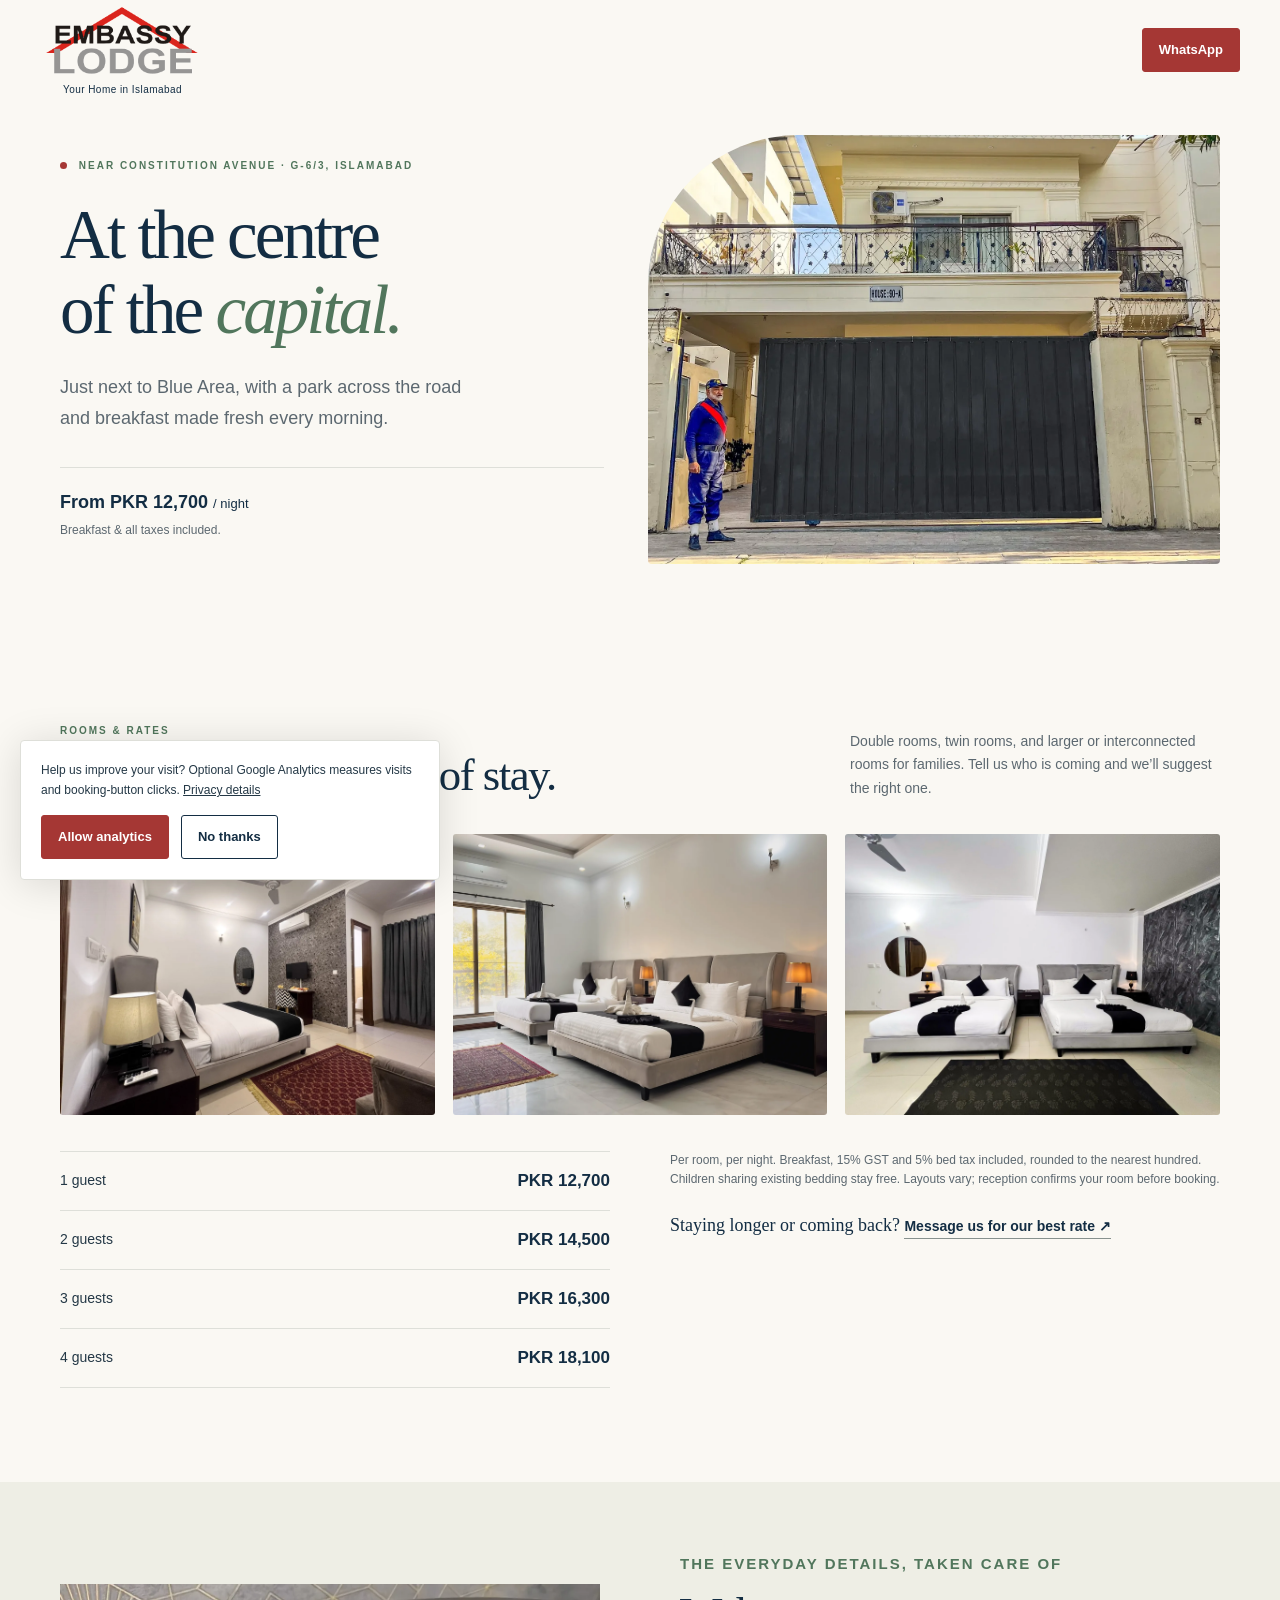
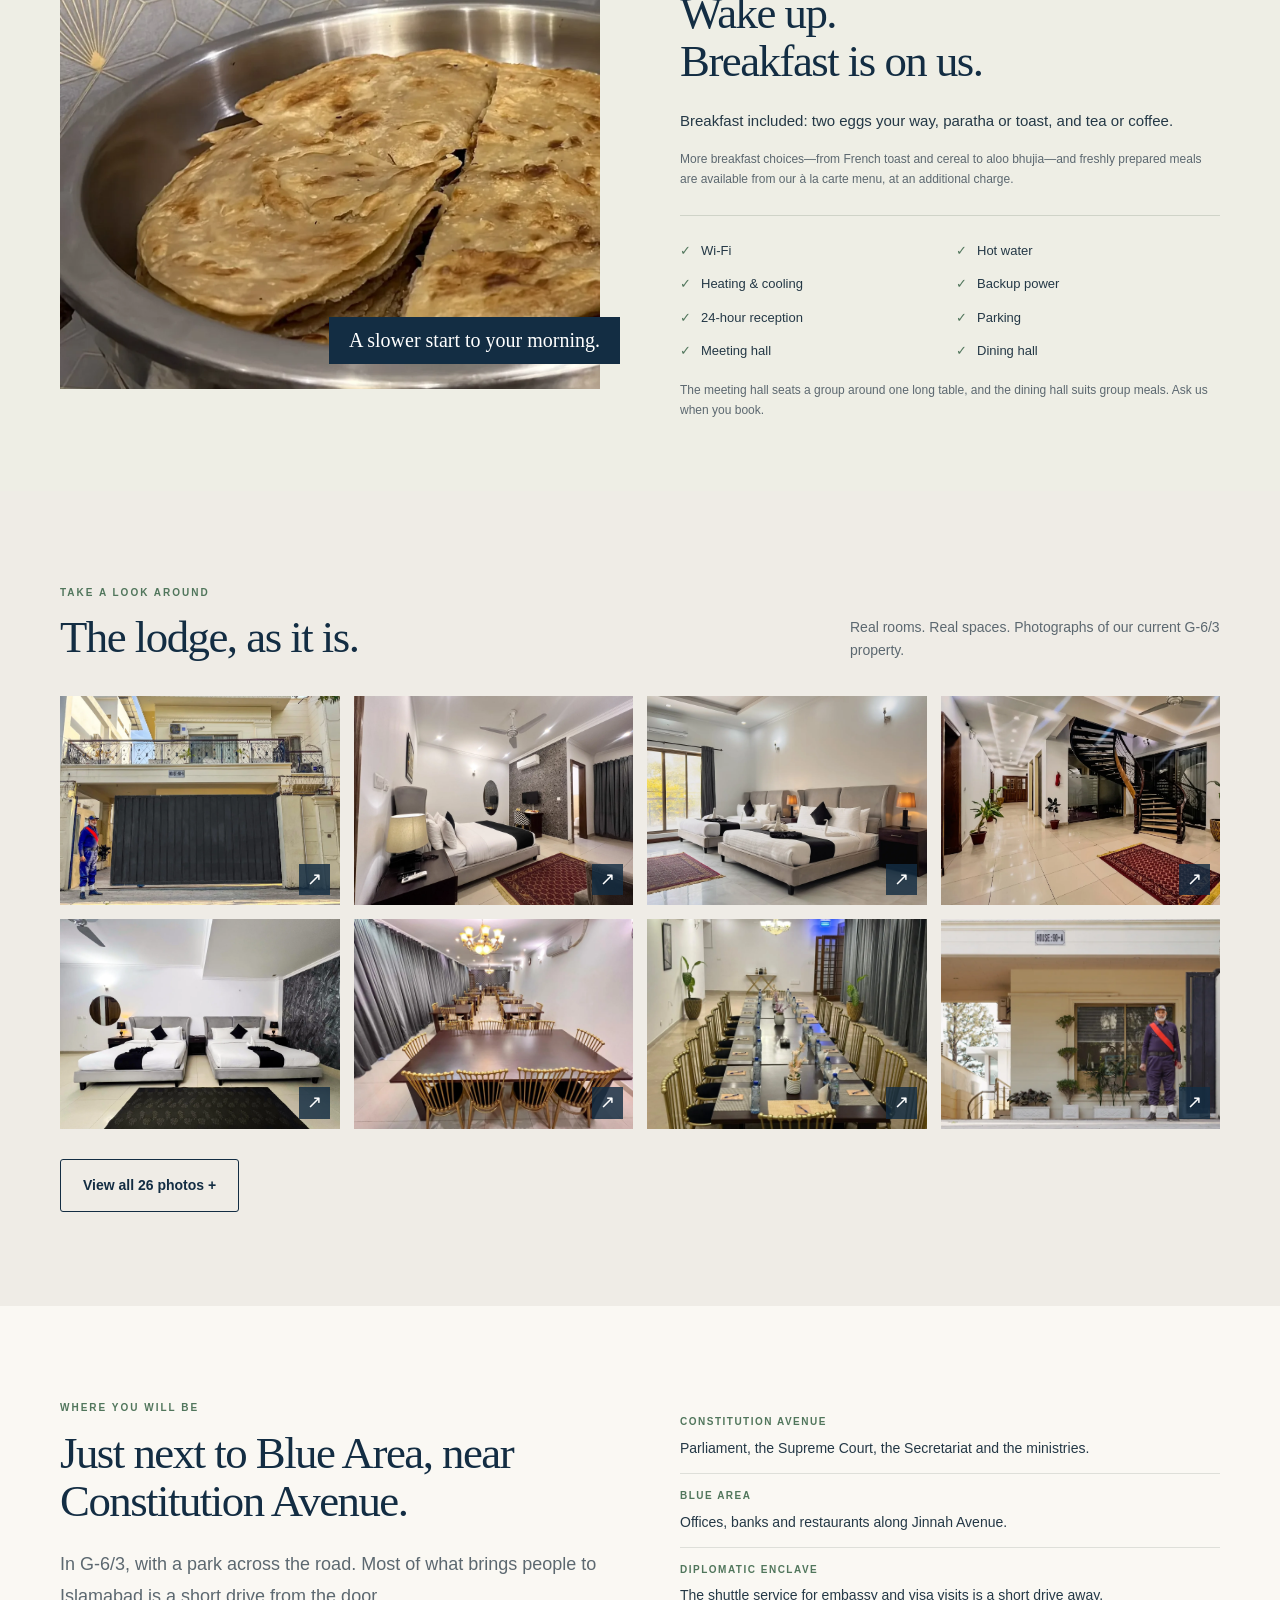
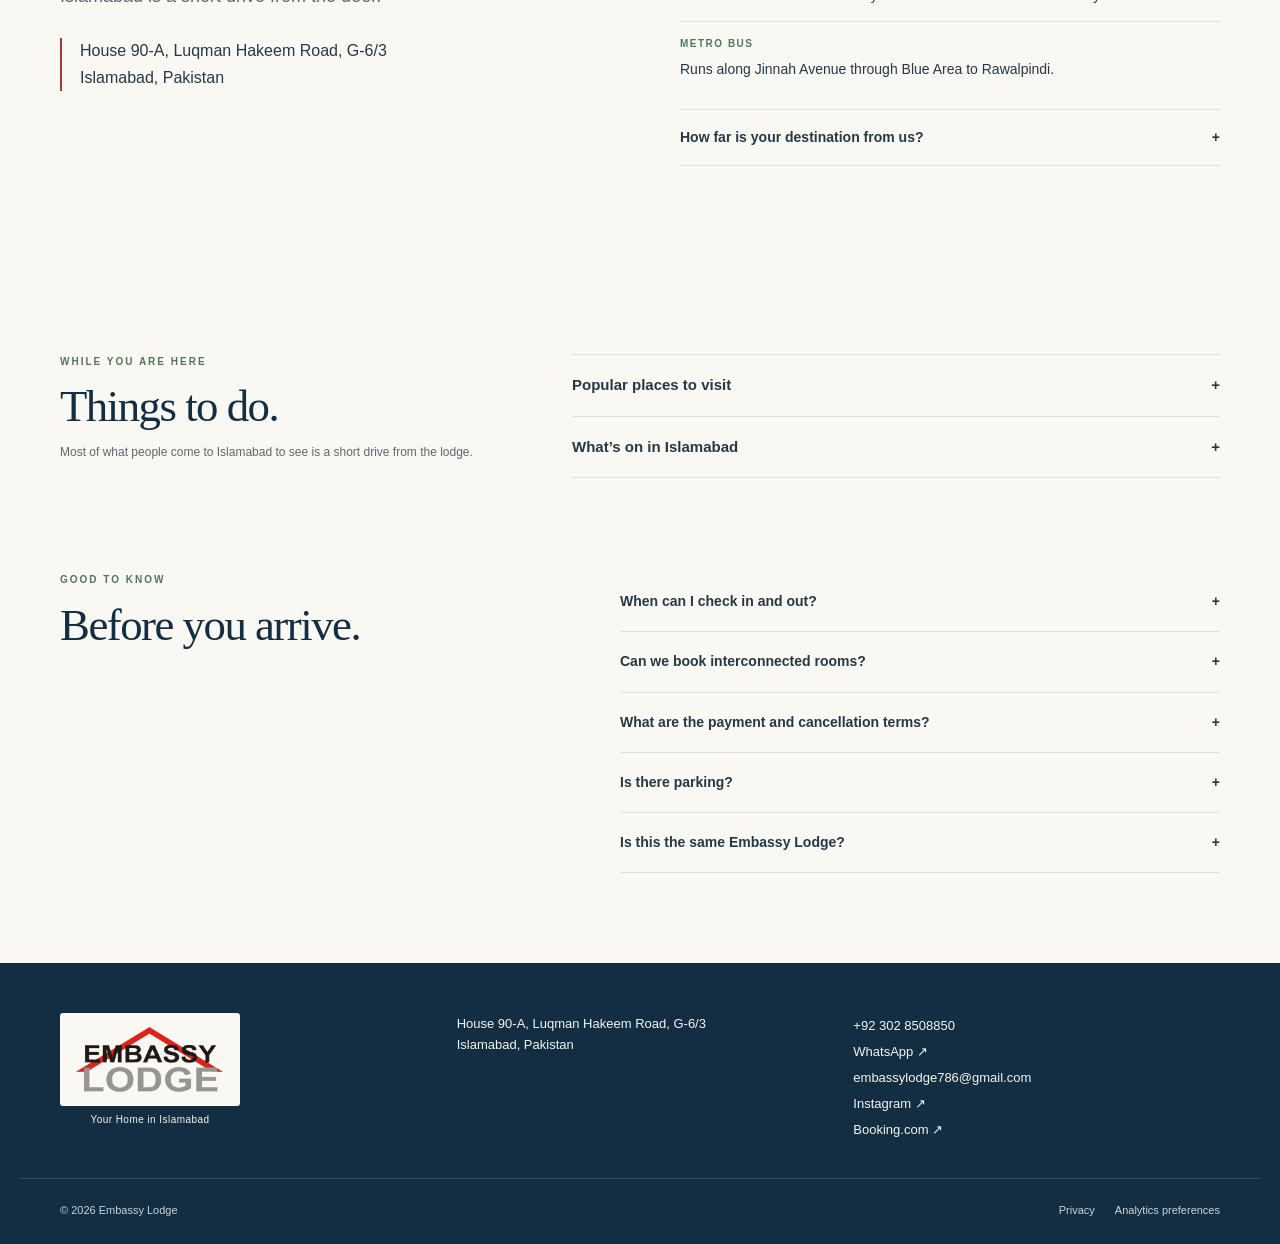
==== commit 5d573c83: "Simplify page and use one 4:3 photo shape throughout Header keeps only the logo and WhatsApp; price " ====
--- a/index.html
+++ b/index.html
@@ -1,18 +1,14 @@
 <!doctype html>
 <html lang="en"><head><meta charset="utf-8"><meta name="viewport" content="width=device-width, initial-scale=1"><title>Embassy Lodge | Near Constitution Avenue, G-6/3 Islamabad</title><meta name="description" content="Stay just next to Blue Area, near Constitution Avenue, in G-6/3, Islamabad. Double, twin and family rooms, breakfast included, 24-hour reception. Message us on WhatsApp."><meta name="theme-color" content="#132d43"><meta property="og:title" content="Embassy Lodge — Your Home in Islamabad"><meta property="og:description" content="Near Constitution Avenue in central Islamabad, with breakfast included and room to unwind. Message us on WhatsApp."><link rel="icon" href="assets/favicon.svg" type="image/svg+xml"><link rel="stylesheet" href="styles.css"><script src="app.js" defer></script>
 <script type="application/ld+json">{"@context":"https://schema.org","@type":"LodgingBusiness","name":"Embassy Lodge","telephone":"+923028508850","address":{"@type":"PostalAddress","streetAddress":"House 90-A, Luqman Hakeem Road, G-6/3","addressLocality":"Islamabad","addressCountry":"PK"},"checkinTime":"14:00","checkoutTime":"12:00","priceRange":"PKR 12,700+ per night, including taxes"}</script></head>
-<body><a class="skip" href="#main">Skip to content</a><header class="header"><a class="brand" href="#" aria-label="Embassy Lodge home"><img class="site-logo" src="assets/logo.png" width="512" height="234" alt="Embassy Lodge"><span class="logo-tagline">Your Home in Islamabad</span></a><nav aria-label="Main navigation"><a href="#rooms">Rooms</a><a href="#gallery">Photos</a><a href="#location">Location</a><a href="#things">Things to do</a><a href="#enquire">Prices</a><span class="nav-actions desk-only"><a class="button small" href="https://wa.me/923028508850?text=Hello%20Embassy%20Lodge%2C%20I%20found%20your%20website%20and%20would%20like%20to%20ask%20about%20a%20stay." target="_blank" rel="noopener noreferrer" data-event="whatsapp_click" data-placement="header">WhatsApp</a><a class="button outline small" href="https://maps.app.goo.gl/iPWMx278fa8dvpPB8" target="_blank" rel="noopener noreferrer" data-event="directions_click" data-placement="header">Maps</a><a class="button outline small" href="tel:+923028508850" data-event="call_click" data-placement="header">Call</a></span></nav></header>
-<main id="main"><section class="hero wrap"><div class="hero-copy"><p class="eyebrow"><span class="dot"></span> NEAR CONSTITUTION AVENUE · G-6/3, ISLAMABAD</p><h1>At the centre<br>of the <em>capital.</em></h1><p class="lead">Just next to Blue Area, near Constitution Avenue, with a park across the road and breakfast made fresh. A comfortable base whether you are here for work, paperwork, a stopover or a few slow days.</p><div class="hero-rate"><strong>From <b data-price="1">PKR 12,700</b> <span>/ night</span></strong><p>Breakfast &amp; all taxes included. Staying longer or coming back? Message us for our best rate.</p></div></div><figure class="hero-image"><img src="assets/g6/exterior-front-gate.webp" width="1441" height="1600" alt="Front of Embassy Lodge at House 90-A, G-6/3, with the gate and balcony" fetchpriority="high"><figcaption><span>YOUR BASE IN THE HEART OF THE CAPITAL</span><a href="#gallery">Explore the lodge ↗</a></figcaption></figure></section>
-<div class="essentials"><div class="wrap essential-row"><span>Near Constitution Avenue</span><span>Breakfast included</span><span>24-hour reception</span><span>Meeting &amp; dining halls</span></div></div>
-<section class="wrap section" id="rooms"><div class="section-heading"><div><p class="eyebrow">SETTLE IN</p><h2>A room for every kind of stay.</h2></div><p>Double rooms with a master bed, twin rooms with separate beds, and larger and interconnected rooms for families. Tell us who is coming and we’ll suggest the right one.</p></div><div class="rooms-strip"><figure><img loading="lazy" src="assets/g6/double-room-terrazzo-bed.webp" width="1600" height="1200" alt="Double room with upholstered bed, bedside lamps and seating"></figure><figure><img loading="lazy" src="assets/g6/twin-room-window.webp" width="1600" height="1201" alt="Room with two separate upholstered beds beside a large window"></figure><figure><img loading="lazy" src="assets/g6/family-room-twin-beds.webp" width="1600" height="1200" alt="Large room with two double beds side by side"></figure></div><p class="fine">Photos show representative rooms. Layouts vary; reception will confirm your room and bed arrangement before booking.</p></section>
-<section class="comfort"><div class="wrap comfort-grid"><div class="comfort-photo"><img src="assets/g6/breakfast-parathas.webp" width="1379" height="1600" loading="lazy" alt="Freshly made parathas at the breakfast counter"><span class="photo-label">A slower start to your morning.</span></div><div class="comfort-copy"><p class="eyebrow">THE EVERYDAY DETAILS, TAKEN CARE OF</p><h2>Wake up. <br>Breakfast is on us.</h2><p>Breakfast included: two eggs your way, paratha or toast, and tea or coffee.</p><p class="fine">More breakfast choices—from French toast and cereal to aloo bhujia—and freshly prepared meals are available from our à la carte menu, at an additional charge.</p><ul class="amenities"><li>Wi-Fi</li><li>Hot water</li><li>Heating &amp; cooling</li><li>Backup power</li><li>24-hour reception</li><li>Parking</li></ul></div></div></section>
-<section class="gallery-section section" id="gallery"><div class="wrap"><div class="section-heading"><div><p class="eyebrow">TAKE A LOOK AROUND</p><h2>The lodge, as it is.</h2></div><p>Real rooms. Real spaces. Photographs of our current G-6/3 property.</p></div><div class="gallery" id="photo-grid"></div><button class="button outline" id="more-photos" type="button">View all 26 photos <span>＋</span></button><noscript><p><a href="assets/g6/double-room-terrazzo-bed.webp">View a double room</a> · <a href="assets/g6/lobby-staircase.webp">View the lobby</a> · <a href="assets/g6/entrance-guard.webp">View the entrance</a></p></noscript></div></section>
-<section class="wrap section" id="location"><div class="loc-grid"><div class="loc-intro"><p class="eyebrow">WHERE YOU WILL BE</p><h2>Just next to Blue Area, near Constitution Avenue.</h2><p class="lead">In G-6/3, with a park across the road. Most of what brings people to Islamabad is a short drive from the door.</p><address>House 90-A, Luqman Hakeem Road, G-6/3<br>Islamabad, Pakistan</address><a class="text-link" href="https://maps.app.goo.gl/iPWMx278fa8dvpPB8" target="_blank" rel="noopener noreferrer" data-event="directions_click" data-placement="location">Open in Google Maps ↗</a></div><div class="loc-detail"><dl class="around"><div><dt>Constitution Avenue</dt><dd>Parliament, the Supreme Court, the Secretariat and the ministries.</dd></div><div><dt>Blue Area</dt><dd>Offices, banks and restaurants along Jinnah Avenue.</dd></div><div><dt>Diplomatic Enclave</dt><dd>The shuttle service for embassy and visa visits is a short drive away.</dd></div><div><dt>Metro bus</dt><dd>Runs along Jinnah Avenue through Blue Area to Rawalpindi.</dd></div></dl><details class="route-tool" id="route-tool"><summary>How far is your destination from us?</summary><p class="fine">Pick a place to open directions from the lodge, with the current travel time.</p><label for="destination">Destination</label><select id="destination"><optgroup label="See the city"><option selected value="Faisal Mosque Islamabad">Faisal Mosque</option><option value="Daman-e-Koh Islamabad">Daman-e-Koh viewpoint</option><option value="Trail 3 Islamabad">Margalla Hills · Trail 3</option><option value="Pakistan Monument Islamabad">Pakistan Monument</option><option value="Lok Virsa Museum Islamabad">Lok Virsa Museum</option><option value="Lake View Park Islamabad">Lake View Park, Rawal Lake</option><option value="Saidpur Village Islamabad">Saidpur Village</option></optgroup><optgroup label="Food and shopping"><option value="Blue Area Islamabad">Blue Area</option><option value="Melody Food Park G-6 Islamabad">Melody Food Street</option><option value="Aabpara Market Islamabad">Aabpara Market</option><option value="Kohsar Market Islamabad">Kohsar Market</option><option value="Centaurus Mall Islamabad">Centaurus Mall</option></optgroup><optgroup label="Work and appointments"><option value="Constitution Avenue Islamabad">Constitution Avenue</option><option value="Pakistan Secretariat Islamabad">Pakistan Secretariat</option><option value="Diplomatic Shuttle Service Third Avenue Quaid-e-Azam University Road G-5 Islamabad">Diplomatic Enclave shuttle</option></optgroup><optgroup label="Travel"><option value="Islamabad International Airport">Islamabad International Airport</option><option value="Saddar Rawalpindi">Rawalpindi Saddar</option></optgroup><option value="custom">Another destination…</option></select><div id="custom-destination-field" hidden><label for="custom-destination">Where would you like to go?</label><input id="custom-destination" type="text" placeholder="Place or address in Islamabad" maxlength="200"></div><label for="travel">Travel by</label><select id="travel"><option value="driving">Car</option><option value="walking">On foot</option></select><a id="route-link" class="button outline" href="https://www.google.com/maps/dir/?api=1&amp;origin=Embassy+Lodge+House+90-A+Luqman+Hakeem+Road+G-6%2F3+Islamabad&amp;destination=Faisal+Mosque+Islamabad" target="_blank" rel="noopener noreferrer" data-event="directions_click" data-placement="route">Get directions ↗</a></details></div></div></section>
-<section class="wrap section" id="halls"><div class="comfort-grid"><div class="comfort-copy"><p class="eyebrow">ROOM TO MEET AND DINE</p><h2>Space for more than a stay.</h2><p>A meeting hall with one long table for briefings and working sessions, and a dining hall where breakfast is served and groups can eat together.</p><a class="text-link" href="https://wa.me/923028508850?text=Hello%20Embassy%20Lodge%2C%20I%20would%20like%20to%20ask%20about%20your%20meeting%20and%20dining%20halls." target="_blank" rel="noopener noreferrer" data-event="whatsapp_click" data-placement="halls">Ask about the halls ↗</a></div><div class="comfort-photo"><img src="assets/g6/meeting-table.webp" width="1280" height="960" loading="lazy" alt="Long meeting table set with notepads, pens and water"></div></div></section>
-<section class="wrap section booking-section" id="enquire"><div><p class="eyebrow">A ROUGH PRICE GUIDE</p><h2>What a stay costs.</h2><p class="lead">Choose your guests and nights for an estimate. Reception confirms availability and the final price on WhatsApp.</p><p class="best-rate">Staying longer or coming back? Message us for our best rate.</p><p class="fine">Prices include breakfast, 15% GST and 5% bed tax, rounded to the nearest hundred. Most rooms take up to three or four guests. Children sharing existing bedding stay free, without a separate breakfast; a child who needs a mattress counts as a guest.</p></div>
-<form id="booking-form" class="booking-form"><h3>Estimate your stay</h3><div class="form-row"><label>Guests<select id="guests"><option>1</option><option selected>2</option><option>3</option><option>4</option><option value="more">5 or more</option></select></label><label>Nights<select id="nights"><option>1</option><option>2</option><option>3</option><option>4</option><option>5</option><option>6</option><option>7</option><option value="more">More than a week</option></select></label></div><label>Room preference<select id="room-type"><option>No preference</option><option>Double / master bed</option><option>Twin beds</option><option>Larger room (3–4 guests)</option><option>Interconnected rooms</option></select></label><div class="estimate" aria-live="polite"><span id="estimate-label">Estimated rate for one night</span><strong id="estimate">PKR 14,500</strong><small>Includes breakfast and all taxes</small></div><button class="button" type="submit">Ask on WhatsApp <span>↗</span></button><p class="fine center">Opens WhatsApp with your choices filled in. No payment taken here.</p></form></section>
+<body><a class="skip" href="#main">Skip to content</a><header class="header"><a class="brand" href="#" aria-label="Embassy Lodge home"><img class="site-logo" src="assets/logo.png" width="512" height="234" alt="Embassy Lodge"><span class="logo-tagline">Your Home in Islamabad</span></a><a class="button small desk-only" href="https://wa.me/923028508850?text=Hello%20Embassy%20Lodge%2C%20I%20found%20your%20website%20and%20would%20like%20to%20ask%20about%20a%20stay." target="_blank" rel="noopener noreferrer" data-event="whatsapp_click" data-placement="header">WhatsApp</a></header>
+<main id="main"><section class="hero wrap"><div class="hero-copy"><p class="eyebrow"><span class="dot"></span> NEAR CONSTITUTION AVENUE · G-6/3, ISLAMABAD</p><h1>At the centre<br>of the <em>capital.</em></h1><p class="lead">Just next to Blue Area, with a park across the road and breakfast made fresh every morning.</p><div class="hero-rate"><strong>From <b data-price="1">PKR 12,700</b> <span>/ night</span></strong><p>Breakfast &amp; all taxes included.</p></div></div><figure class="hero-image"><img src="assets/g6/exterior-front-gate.webp" width="1441" height="1081" alt="Front of Embassy Lodge at House 90-A, G-6/3, with the gate and balcony" fetchpriority="high"></figure></section>
+<section class="wrap section" id="rooms"><div class="section-heading"><div><p class="eyebrow">ROOMS &amp; RATES</p><h2>A room for every kind of stay.</h2></div><p>Double rooms, twin rooms, and larger or interconnected rooms for families. Tell us who is coming and we’ll suggest the right one.</p></div><div class="rooms-strip"><figure><img loading="lazy" src="assets/g6/double-room-terrazzo-bed.webp" width="1600" height="1200" alt="Double room with upholstered bed, bedside lamps and seating"></figure><figure><img loading="lazy" src="assets/g6/twin-room-window.webp" width="1600" height="1201" alt="Room with two separate upholstered beds beside a large window"></figure><figure><img loading="lazy" src="assets/g6/family-room-twin-beds.webp" width="1600" height="1200" alt="Large room with two double beds side by side"></figure></div><div class="rates"><div class="price-list" aria-label="Price per night"><div><span>1 guest</span><strong data-price="1">PKR 12,700</strong></div><div><span>2 guests</span><strong data-price="2">PKR 14,500</strong></div><div><span>3 guests</span><strong data-price="3">PKR 16,300</strong></div><div><span>4 guests</span><strong data-price="4">PKR 18,100</strong></div></div><div class="rates-note"><p class="fine">Per room, per night. Breakfast, 15% GST and 5% bed tax included, rounded to the nearest hundred. Children sharing existing bedding stay free. Layouts vary; reception confirms your room before booking.</p><p class="best-rate">Staying longer or coming back? <a class="text-link" href="https://wa.me/923028508850?text=Hello%20Embassy%20Lodge%2C%20I%20found%20your%20website%20and%20would%20like%20to%20ask%20about%20a%20stay." target="_blank" rel="noopener noreferrer" data-event="whatsapp_click" data-placement="rates">Message us for our best rate ↗</a></p></div></div></section>
+<section class="comfort"><div class="wrap comfort-grid"><div class="comfort-photo"><img src="assets/g6/breakfast-parathas.webp" width="1379" height="1034" loading="lazy" alt="Freshly made parathas at the breakfast counter"><span class="photo-label">A slower start to your morning.</span></div><div class="comfort-copy"><p class="eyebrow">THE EVERYDAY DETAILS, TAKEN CARE OF</p><h2>Wake up. <br>Breakfast is on us.</h2><p>Breakfast included: two eggs your way, paratha or toast, and tea or coffee.</p><p class="fine">More breakfast choices—from French toast and cereal to aloo bhujia—and freshly prepared meals are available from our à la carte menu, at an additional charge.</p><ul class="amenities"><li>Wi-Fi</li><li>Hot water</li><li>Heating &amp; cooling</li><li>Backup power</li><li>24-hour reception</li><li>Parking</li><li>Meeting hall</li><li>Dining hall</li></ul><p class="fine halls-note">The meeting hall seats a group around one long table, and the dining hall suits group meals. Ask us when you book.</p></div></div></section>
+<section class="gallery-section section" id="gallery"><div class="wrap"><div class="section-heading"><div><p class="eyebrow">TAKE A LOOK AROUND</p><h2>The lodge, as it is.</h2></div><p>Real rooms. Real spaces. Photographs of our current G-6/3 property.</p></div><div class="gallery" id="photo-grid"></div><button class="button outline" id="more-photos" type="button">View all photos <span>＋</span></button><noscript><p><a href="assets/g6/double-room-terrazzo-bed.webp">View a double room</a> · <a href="assets/g6/lobby-staircase.webp">View the lobby</a> · <a href="assets/g6/entrance-guard.webp">View the entrance</a></p></noscript></div></section>
+<section class="wrap section" id="location"><div class="loc-grid"><div class="loc-intro"><p class="eyebrow">WHERE YOU WILL BE</p><h2>Just next to Blue Area, near Constitution Avenue.</h2><p class="lead">In G-6/3, with a park across the road. Most of what brings people to Islamabad is a short drive from the door.</p><address>House 90-A, Luqman Hakeem Road, G-6/3<br>Islamabad, Pakistan</address></div><div class="loc-detail"><dl class="around"><div><dt>Constitution Avenue</dt><dd>Parliament, the Supreme Court, the Secretariat and the ministries.</dd></div><div><dt>Blue Area</dt><dd>Offices, banks and restaurants along Jinnah Avenue.</dd></div><div><dt>Diplomatic Enclave</dt><dd>The shuttle service for embassy and visa visits is a short drive away.</dd></div><div><dt>Metro bus</dt><dd>Runs along Jinnah Avenue through Blue Area to Rawalpindi.</dd></div></dl><details class="route-tool" id="route-tool"><summary>How far is your destination from us?</summary><p class="fine">Pick a place to open directions from the lodge, with the current travel time.</p><label for="destination">Destination</label><select id="destination"><optgroup label="See the city"><option selected value="Faisal Mosque Islamabad">Faisal Mosque</option><option value="Daman-e-Koh Islamabad">Daman-e-Koh viewpoint</option><option value="Trail 3 Islamabad">Margalla Hills · Trail 3</option><option value="Pakistan Monument Islamabad">Pakistan Monument</option><option value="Lok Virsa Museum Islamabad">Lok Virsa Museum</option><option value="Lake View Park Islamabad">Lake View Park, Rawal Lake</option><option value="Saidpur Village Islamabad">Saidpur Village</option></optgroup><optgroup label="Food and shopping"><option value="Blue Area Islamabad">Blue Area</option><option value="Melody Food Park G-6 Islamabad">Melody Food Street</option><option value="Aabpara Market Islamabad">Aabpara Market</option><option value="Kohsar Market Islamabad">Kohsar Market</option><option value="Centaurus Mall Islamabad">Centaurus Mall</option></optgroup><optgroup label="Work and appointments"><option value="Constitution Avenue Islamabad">Constitution Avenue</option><option value="Pakistan Secretariat Islamabad">Pakistan Secretariat</option><option value="Diplomatic Shuttle Service Third Avenue Quaid-e-Azam University Road G-5 Islamabad">Diplomatic Enclave shuttle</option></optgroup><optgroup label="Travel"><option value="Islamabad International Airport">Islamabad International Airport</option><option value="Saddar Rawalpindi">Rawalpindi Saddar</option></optgroup><option value="custom">Another destination…</option></select><div id="custom-destination-field" hidden><label for="custom-destination">Where would you like to go?</label><input id="custom-destination" type="text" placeholder="Place or address in Islamabad" maxlength="200"></div><label for="travel">Travel by</label><select id="travel"><option value="driving">Car</option><option value="walking">On foot</option></select><a id="route-link" class="button outline" href="https://www.google.com/maps/dir/?api=1&amp;origin=Embassy+Lodge+House+90-A+Luqman+Hakeem+Road+G-6%2F3+Islamabad&amp;destination=Faisal+Mosque+Islamabad" target="_blank" rel="noopener noreferrer" data-event="directions_click" data-placement="route">Get directions ↗</a></details></div></div></section>
 <section class="wrap section" id="things"><div class="things-grid"><div><p class="eyebrow">WHILE YOU ARE HERE</p><h2>Things to do.</h2><p class="fine">Most of what people come to Islamabad to see is a short drive from the lodge.</p></div><div><details class="fold" id="fold-places"><summary>Popular places to visit</summary><div class="todo-grid"><div><h3>See</h3><ul><li>Faisal Mosque</li><li>Pakistan Monument and Lok Virsa Museum at Shakarparian</li><li>Saidpur Village</li></ul></div><div><h3>Get outdoors</h3><ul><li>Margalla Hills trails and the Daman-e-Koh viewpoint</li><li>Lake View Park at Rawal Lake</li><li>The park across our road</li></ul></div><div><h3>Eat and shop</h3><ul><li>Restaurants in Blue Area</li><li>Melody Food Street and Aabpara Market in G-6</li><li>Kohsar Market’s cafés and Centaurus Mall</li></ul></div></div></details><details class="fold" id="fold-events"><summary>What’s on in Islamabad</summary><p class="todo-events"><a class="text-link" href="https://islamabad.embassylodge.com/" target="_blank" rel="noopener noreferrer" data-event="explore_click" data-placement="things">See this week’s events ↗</a><span>Our guide to city events, independently listed. These are not hosted at the lodge.</span></p></details></div></div></section>
-<section class="wrap faq-section"><div><p class="eyebrow">GOOD TO KNOW</p><h2>Before you arrive.</h2></div><div class="faqs"><details><summary>When can I check in and out?</summary><p>Check-in is from 2 pm. Check-out is by 12 noon. Reception is available 24 hours; contact us about early arrival or late departure.</p></details><details><summary>Can we book interconnected rooms?</summary><p>Yes. We have interconnected rooms, and larger rooms with two beds for three or four guests. Reception will confirm the layout and total price.</p></details><details><summary>What are the payment and cancellation terms?</summary><p>An advance payment secures your booking; reception can also confirm other arrangements directly. For a provisional hold, we may contact you to reconfirm if another booking request comes in. Unconfirmed holds may be released after the deadline we give you. On arrival, you can view your room before making advance payment at check-in. We accept cash, card and bank transfer. Please contact reception if your plans change; any cancellation terms will be confirmed when you book.</p></details><details><summary>Is there parking?</summary><p>Yes. Parking is outside the property, with space for a few cars inside. Tell reception if you are arriving by car.</p></details><details><summary>Is this the same Embassy Lodge?</summary><p>Yes, now at House 90-A, Luqman Hakeem Road, G-6/3. Same team, new address. Our Google listing also includes reviews of our previous premises. The photographs on this website show the current property.</p><a class="text-link" href="https://maps.app.goo.gl/iPWMx278fa8dvpPB8" target="_blank" rel="noopener noreferrer" data-event="reviews_click" data-placement="faq">View our Google listing and reviews ↗</a></details></div></section>
+<section class="wrap faq-section"><div><p class="eyebrow">GOOD TO KNOW</p><h2>Before you arrive.</h2></div><div class="faqs"><details><summary>When can I check in and out?</summary><p>Check-in is from 2 pm. Check-out is by 12 noon. Reception is available 24 hours; contact us about early arrival or late departure.</p></details><details><summary>Can we book interconnected rooms?</summary><p>Yes. We have interconnected rooms, and larger rooms with two beds for three or four guests. Reception will confirm the layout and total price.</p></details><details><summary>What are the payment and cancellation terms?</summary><p>An advance payment secures your booking. You can see your room before paying at check-in. We accept cash, card and bank transfer; any cancellation terms are confirmed when you book.</p></details><details><summary>Is there parking?</summary><p>Yes. Parking is outside the property, with space for a few cars inside. Tell reception if you are arriving by car.</p></details><details><summary>Is this the same Embassy Lodge?</summary><p>Yes, now at House 90-A, Luqman Hakeem Road, G-6/3. Same team, new address. Our Google listing also includes reviews of our previous premises. The photographs on this website show the current property.</p><a class="text-link" href="https://maps.app.goo.gl/iPWMx278fa8dvpPB8" target="_blank" rel="noopener noreferrer" data-event="reviews_click" data-placement="faq">View our Google listing and reviews ↗</a></details></div></section>
 </main><footer><div class="wrap footer-grid"><div class="brand footer-brand"><img class="site-logo" src="assets/logo.png" width="512" height="234" alt="Embassy Lodge"><span class="logo-tagline">Your Home in Islamabad</span></div><p>House 90-A, Luqman Hakeem Road, G-6/3<br>Islamabad, Pakistan</p><div><a href="tel:+923028508850" data-event="call_click" data-placement="footer">+92 302 8508850</a><br><a href="https://wa.me/923028508850?text=Hello%20Embassy%20Lodge%2C%20I%20found%20your%20website%20and%20would%20like%20to%20ask%20about%20a%20stay." target="_blank" rel="noopener noreferrer" data-event="whatsapp_click" data-placement="footer">WhatsApp ↗</a><br><a href="mailto:embassylodge786@gmail.com" data-event="email_click" data-placement="footer">embassylodge786@gmail.com</a><br><a href="https://www.instagram.com/embassy_lodge/" target="_blank" rel="noopener noreferrer" data-event="social_click" data-placement="footer">Instagram ↗</a><br><a href="https://www.booking.com/hotel/pk/embassy-lodge-islamabad1.html" target="_blank" rel="noopener noreferrer" data-event="booking_platform_click" data-placement="footer">Booking.com ↗</a></div></div><div class="wrap footer-bottom"><span>© <span id="year">2026</span> Embassy Lodge</span><div><a href="privacy.html">Privacy</a><button class="plain" id="cookie-settings">Analytics preferences</button></div></div></footer>
 <div class="mobile-contact"><a class="button" href="https://wa.me/923028508850?text=Hello%20Embassy%20Lodge%2C%20I%20found%20your%20website%20and%20would%20like%20to%20ask%20about%20a%20stay." target="_blank" rel="noopener noreferrer" data-event="whatsapp_click" data-placement="mobile">WhatsApp</a><a class="button outline" href="https://maps.app.goo.gl/iPWMx278fa8dvpPB8" target="_blank" rel="noopener noreferrer" data-event="directions_click" data-placement="mobile">Maps</a><a class="button outline" href="tel:+923028508850" data-event="call_click" data-placement="mobile">Call</a></div>
 <div class="cookie-banner" id="cookie-banner" hidden><p>Help us improve your visit? Optional Google Analytics measures visits and booking-button clicks. <a href="privacy.html">Privacy details</a></p><div><button class="button small" id="accept-analytics">Allow analytics</button><button class="button outline small" id="decline-analytics">No thanks</button></div></div>
--- a/styles.css
+++ b/styles.css
@@ -37,3 +37,10 @@
 @media(max-width:700px){
 .rooms-strip{display:flex;overflow-x:auto;scroll-snap-type:x mandatory;gap:10px;margin:0 -20px;padding:0 20px 6px;scroll-padding-left:20px;scrollbar-width:none}.rooms-strip::-webkit-scrollbar{display:none}.rooms-strip figure{flex:0 0 72%;scroll-snap-align:start}
 .loc-grid{grid-template-columns:1fr;grid-template-areas:"intro" "detail"}.things-grid{grid-template-columns:1fr;gap:24px}}
+
+/* One photo shape (4:3) everywhere; simpler page */
+.hero-image img,.rooms-strip img,.comfort-photo img,.gallery img{aspect-ratio:4/3;height:auto;object-position:center}
+#lightbox-image{width:100%;height:auto;aspect-ratio:4/3;max-height:70vh;object-fit:contain}
+.rates{display:grid;grid-template-columns:1fr 1fr;gap:60px;margin-top:36px;align-items:start}.rates .price-list{margin:0;border-top:1px solid var(--line)}.rates .best-rate{font-size:18px;margin:18px 0 0}.rates .best-rate .text-link{font:600 14px Arial,sans-serif;margin-top:10px}
+.halls-note{margin-top:20px}
+@media(max-width:700px){.rates{grid-template-columns:1fr;gap:20px}#lightbox-image{height:auto;max-height:60vh}}
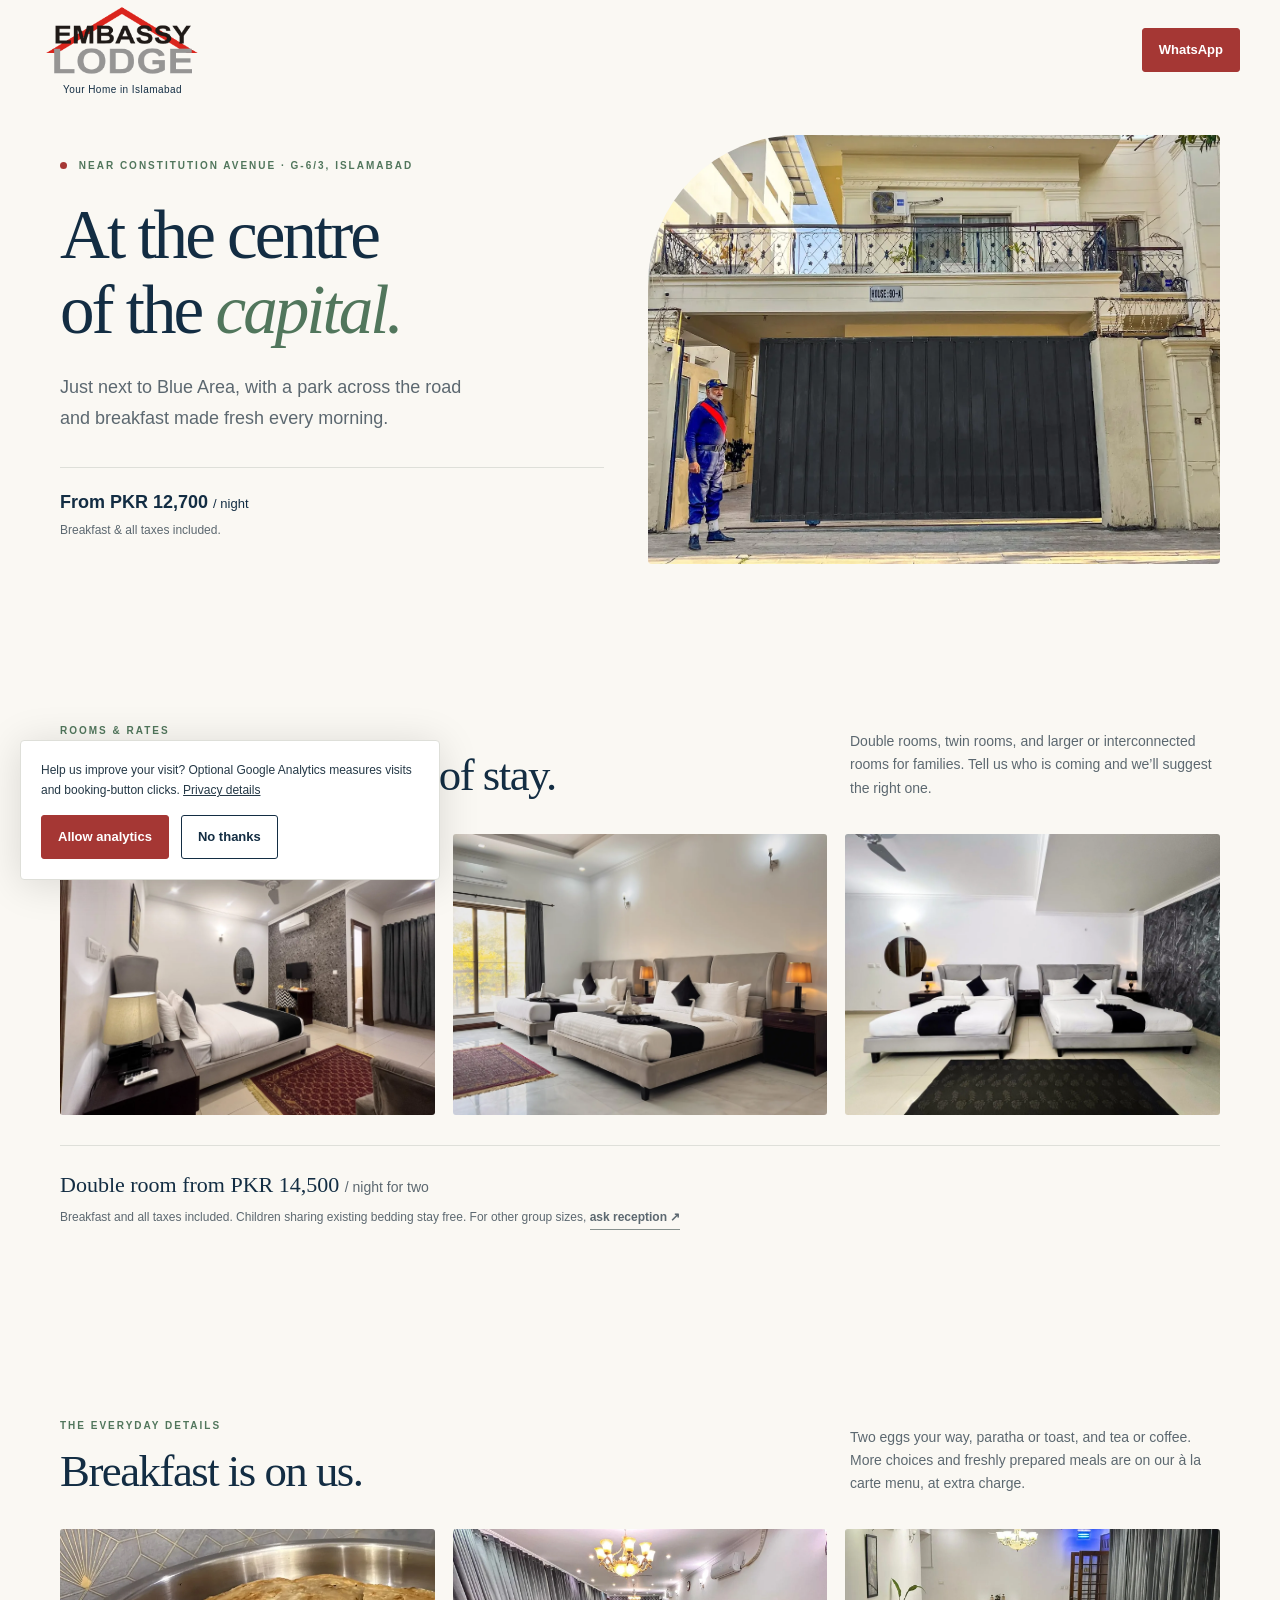
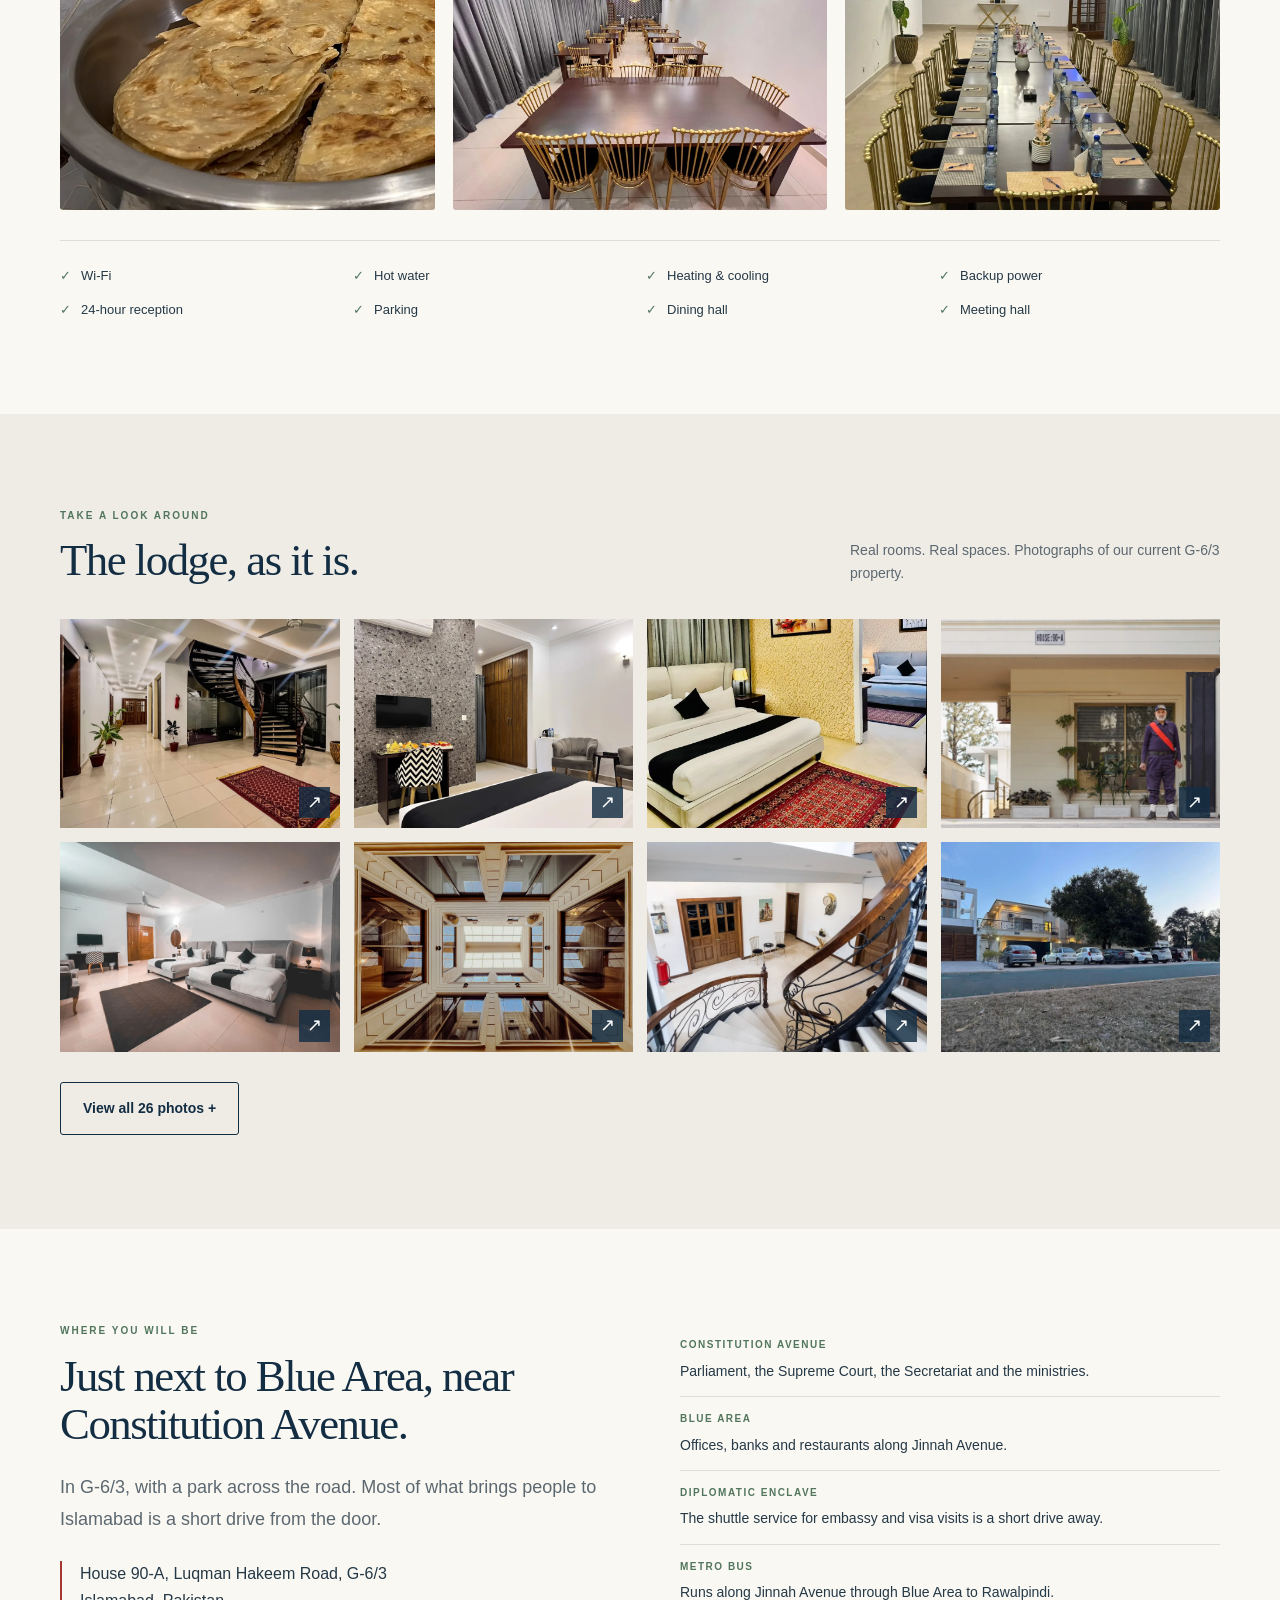
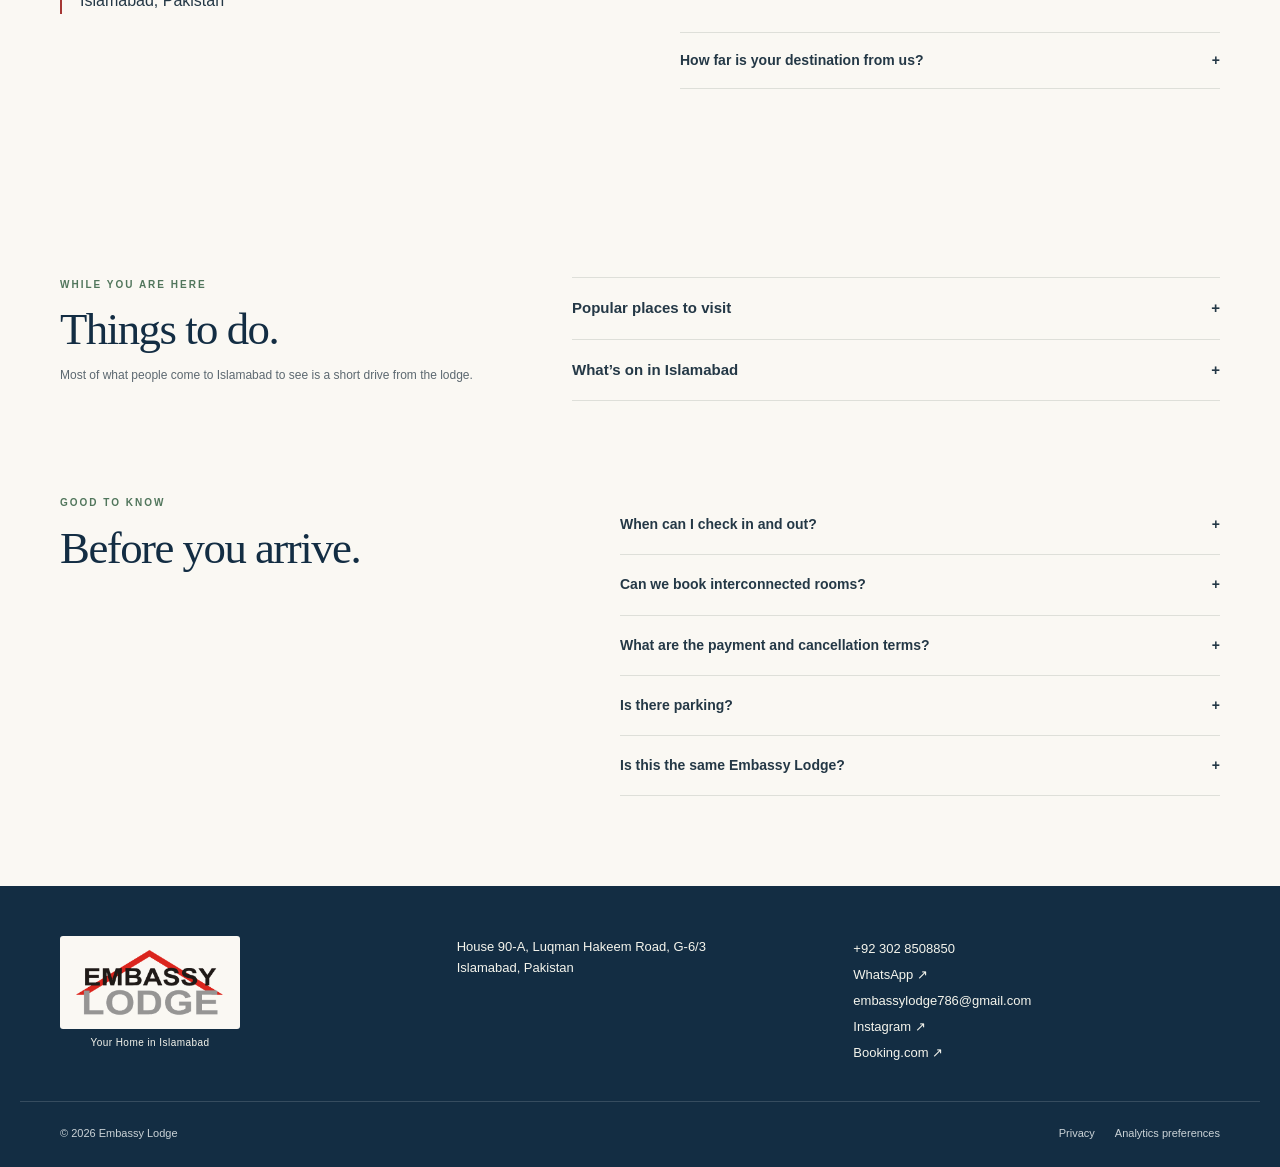
==== commit 7d135729: "One double-room rate line instead of a table; breakfast laid out like rooms Breakfast, dining and me" ====
--- a/index.html
+++ b/index.html
@@ -3,8 +3,8 @@
 <script type="application/ld+json">{"@context":"https://schema.org","@type":"LodgingBusiness","name":"Embassy Lodge","telephone":"+923028508850","address":{"@type":"PostalAddress","streetAddress":"House 90-A, Luqman Hakeem Road, G-6/3","addressLocality":"Islamabad","addressCountry":"PK"},"checkinTime":"14:00","checkoutTime":"12:00","priceRange":"PKR 12,700+ per night, including taxes"}</script></head>
 <body><a class="skip" href="#main">Skip to content</a><header class="header"><a class="brand" href="#" aria-label="Embassy Lodge home"><img class="site-logo" src="assets/logo.png" width="512" height="234" alt="Embassy Lodge"><span class="logo-tagline">Your Home in Islamabad</span></a><a class="button small desk-only" href="https://wa.me/923028508850?text=Hello%20Embassy%20Lodge%2C%20I%20found%20your%20website%20and%20would%20like%20to%20ask%20about%20a%20stay." target="_blank" rel="noopener noreferrer" data-event="whatsapp_click" data-placement="header">WhatsApp</a></header>
 <main id="main"><section class="hero wrap"><div class="hero-copy"><p class="eyebrow"><span class="dot"></span> NEAR CONSTITUTION AVENUE · G-6/3, ISLAMABAD</p><h1>At the centre<br>of the <em>capital.</em></h1><p class="lead">Just next to Blue Area, with a park across the road and breakfast made fresh every morning.</p><div class="hero-rate"><strong>From <b data-price="1">PKR 12,700</b> <span>/ night</span></strong><p>Breakfast &amp; all taxes included.</p></div></div><figure class="hero-image"><img src="assets/g6/exterior-front-gate.webp" width="1441" height="1081" alt="Front of Embassy Lodge at House 90-A, G-6/3, with the gate and balcony" fetchpriority="high"></figure></section>
-<section class="wrap section" id="rooms"><div class="section-heading"><div><p class="eyebrow">ROOMS &amp; RATES</p><h2>A room for every kind of stay.</h2></div><p>Double rooms, twin rooms, and larger or interconnected rooms for families. Tell us who is coming and we’ll suggest the right one.</p></div><div class="rooms-strip"><figure><img loading="lazy" src="assets/g6/double-room-terrazzo-bed.webp" width="1600" height="1200" alt="Double room with upholstered bed, bedside lamps and seating"></figure><figure><img loading="lazy" src="assets/g6/twin-room-window.webp" width="1600" height="1201" alt="Room with two separate upholstered beds beside a large window"></figure><figure><img loading="lazy" src="assets/g6/family-room-twin-beds.webp" width="1600" height="1200" alt="Large room with two double beds side by side"></figure></div><div class="rates"><div class="price-list" aria-label="Price per night"><div><span>1 guest</span><strong data-price="1">PKR 12,700</strong></div><div><span>2 guests</span><strong data-price="2">PKR 14,500</strong></div><div><span>3 guests</span><strong data-price="3">PKR 16,300</strong></div><div><span>4 guests</span><strong data-price="4">PKR 18,100</strong></div></div><div class="rates-note"><p class="fine">Per room, per night. Breakfast, 15% GST and 5% bed tax included, rounded to the nearest hundred. Children sharing existing bedding stay free. Layouts vary; reception confirms your room before booking.</p><p class="best-rate">Staying longer or coming back? <a class="text-link" href="https://wa.me/923028508850?text=Hello%20Embassy%20Lodge%2C%20I%20found%20your%20website%20and%20would%20like%20to%20ask%20about%20a%20stay." target="_blank" rel="noopener noreferrer" data-event="whatsapp_click" data-placement="rates">Message us for our best rate ↗</a></p></div></div></section>
-<section class="comfort"><div class="wrap comfort-grid"><div class="comfort-photo"><img src="assets/g6/breakfast-parathas.webp" width="1379" height="1034" loading="lazy" alt="Freshly made parathas at the breakfast counter"><span class="photo-label">A slower start to your morning.</span></div><div class="comfort-copy"><p class="eyebrow">THE EVERYDAY DETAILS, TAKEN CARE OF</p><h2>Wake up. <br>Breakfast is on us.</h2><p>Breakfast included: two eggs your way, paratha or toast, and tea or coffee.</p><p class="fine">More breakfast choices—from French toast and cereal to aloo bhujia—and freshly prepared meals are available from our à la carte menu, at an additional charge.</p><ul class="amenities"><li>Wi-Fi</li><li>Hot water</li><li>Heating &amp; cooling</li><li>Backup power</li><li>24-hour reception</li><li>Parking</li><li>Meeting hall</li><li>Dining hall</li></ul><p class="fine halls-note">The meeting hall seats a group around one long table, and the dining hall suits group meals. Ask us when you book.</p></div></div></section>
+<section class="wrap section" id="rooms"><div class="section-heading"><div><p class="eyebrow">ROOMS &amp; RATES</p><h2>A room for every kind of stay.</h2></div><p>Double rooms, twin rooms, and larger or interconnected rooms for families. Tell us who is coming and we’ll suggest the right one.</p></div><div class="rooms-strip"><figure><img loading="lazy" src="assets/g6/double-room-terrazzo-bed.webp" width="1600" height="1200" alt="Double room with upholstered bed, bedside lamps and seating"></figure><figure><img loading="lazy" src="assets/g6/twin-room-window.webp" width="1600" height="1201" alt="Room with two separate upholstered beds beside a large window"></figure><figure><img loading="lazy" src="assets/g6/family-room-twin-beds.webp" width="1600" height="1200" alt="Large room with two double beds side by side"></figure></div><div class="rates"><p class="rate-line">Double room from <strong data-price="2">PKR 14,500</strong> <span>/ night for two</span></p><p class="fine">Breakfast and all taxes included. Children sharing existing bedding stay free. For other group sizes, <a class="text-link" href="https://wa.me/923028508850?text=Hello%20Embassy%20Lodge%2C%20I%20found%20your%20website%20and%20would%20like%20to%20ask%20about%20a%20stay." target="_blank" rel="noopener noreferrer" data-event="whatsapp_click" data-placement="rates">ask reception ↗</a></p></div></section>
+<section class="wrap section" id="breakfast"><div class="section-heading"><div><p class="eyebrow">THE EVERYDAY DETAILS</p><h2>Breakfast is on us.</h2></div><p>Two eggs your way, paratha or toast, and tea or coffee. More choices and freshly prepared meals are on our à la carte menu, at extra charge.</p></div><div class="rooms-strip"><figure><img loading="lazy" src="assets/g6/breakfast-parathas.webp" width="1379" height="1034" alt="Freshly made parathas at the breakfast counter"></figure><figure><img loading="lazy" src="assets/g6/dining-hall.webp" width="1280" height="960" alt="Dining hall with a long table"></figure><figure><img loading="lazy" src="assets/g6/meeting-table.webp" width="1280" height="960" alt="Long meeting table set with notepads, pens and water"></figure></div><ul class="amenities"><li>Wi-Fi</li><li>Hot water</li><li>Heating &amp; cooling</li><li>Backup power</li><li>24-hour reception</li><li>Parking</li><li>Dining hall</li><li>Meeting hall</li></ul></section>
 <section class="gallery-section section" id="gallery"><div class="wrap"><div class="section-heading"><div><p class="eyebrow">TAKE A LOOK AROUND</p><h2>The lodge, as it is.</h2></div><p>Real rooms. Real spaces. Photographs of our current G-6/3 property.</p></div><div class="gallery" id="photo-grid"></div><button class="button outline" id="more-photos" type="button">View all photos <span>＋</span></button><noscript><p><a href="assets/g6/double-room-terrazzo-bed.webp">View a double room</a> · <a href="assets/g6/lobby-staircase.webp">View the lobby</a> · <a href="assets/g6/entrance-guard.webp">View the entrance</a></p></noscript></div></section>
 <section class="wrap section" id="location"><div class="loc-grid"><div class="loc-intro"><p class="eyebrow">WHERE YOU WILL BE</p><h2>Just next to Blue Area, near Constitution Avenue.</h2><p class="lead">In G-6/3, with a park across the road. Most of what brings people to Islamabad is a short drive from the door.</p><address>House 90-A, Luqman Hakeem Road, G-6/3<br>Islamabad, Pakistan</address></div><div class="loc-detail"><dl class="around"><div><dt>Constitution Avenue</dt><dd>Parliament, the Supreme Court, the Secretariat and the ministries.</dd></div><div><dt>Blue Area</dt><dd>Offices, banks and restaurants along Jinnah Avenue.</dd></div><div><dt>Diplomatic Enclave</dt><dd>The shuttle service for embassy and visa visits is a short drive away.</dd></div><div><dt>Metro bus</dt><dd>Runs along Jinnah Avenue through Blue Area to Rawalpindi.</dd></div></dl><details class="route-tool" id="route-tool"><summary>How far is your destination from us?</summary><p class="fine">Pick a place to open directions from the lodge, with the current travel time.</p><label for="destination">Destination</label><select id="destination"><optgroup label="See the city"><option selected value="Faisal Mosque Islamabad">Faisal Mosque</option><option value="Daman-e-Koh Islamabad">Daman-e-Koh viewpoint</option><option value="Trail 3 Islamabad">Margalla Hills · Trail 3</option><option value="Pakistan Monument Islamabad">Pakistan Monument</option><option value="Lok Virsa Museum Islamabad">Lok Virsa Museum</option><option value="Lake View Park Islamabad">Lake View Park, Rawal Lake</option><option value="Saidpur Village Islamabad">Saidpur Village</option></optgroup><optgroup label="Food and shopping"><option value="Blue Area Islamabad">Blue Area</option><option value="Melody Food Park G-6 Islamabad">Melody Food Street</option><option value="Aabpara Market Islamabad">Aabpara Market</option><option value="Kohsar Market Islamabad">Kohsar Market</option><option value="Centaurus Mall Islamabad">Centaurus Mall</option></optgroup><optgroup label="Work and appointments"><option value="Constitution Avenue Islamabad">Constitution Avenue</option><option value="Pakistan Secretariat Islamabad">Pakistan Secretariat</option><option value="Diplomatic Shuttle Service Third Avenue Quaid-e-Azam University Road G-5 Islamabad">Diplomatic Enclave shuttle</option></optgroup><optgroup label="Travel"><option value="Islamabad International Airport">Islamabad International Airport</option><option value="Saddar Rawalpindi">Rawalpindi Saddar</option></optgroup><option value="custom">Another destination…</option></select><div id="custom-destination-field" hidden><label for="custom-destination">Where would you like to go?</label><input id="custom-destination" type="text" placeholder="Place or address in Islamabad" maxlength="200"></div><label for="travel">Travel by</label><select id="travel"><option value="driving">Car</option><option value="walking">On foot</option></select><a id="route-link" class="button outline" href="https://www.google.com/maps/dir/?api=1&amp;origin=Embassy+Lodge+House+90-A+Luqman+Hakeem+Road+G-6%2F3+Islamabad&amp;destination=Faisal+Mosque+Islamabad" target="_blank" rel="noopener noreferrer" data-event="directions_click" data-placement="route">Get directions ↗</a></details></div></div></section>
 <section class="wrap section" id="things"><div class="things-grid"><div><p class="eyebrow">WHILE YOU ARE HERE</p><h2>Things to do.</h2><p class="fine">Most of what people come to Islamabad to see is a short drive from the lodge.</p></div><div><details class="fold" id="fold-places"><summary>Popular places to visit</summary><div class="todo-grid"><div><h3>See</h3><ul><li>Faisal Mosque</li><li>Pakistan Monument and Lok Virsa Museum at Shakarparian</li><li>Saidpur Village</li></ul></div><div><h3>Get outdoors</h3><ul><li>Margalla Hills trails and the Daman-e-Koh viewpoint</li><li>Lake View Park at Rawal Lake</li><li>The park across our road</li></ul></div><div><h3>Eat and shop</h3><ul><li>Restaurants in Blue Area</li><li>Melody Food Street and Aabpara Market in G-6</li><li>Kohsar Market’s cafés and Centaurus Mall</li></ul></div></div></details><details class="fold" id="fold-events"><summary>What’s on in Islamabad</summary><p class="todo-events"><a class="text-link" href="https://islamabad.embassylodge.com/" target="_blank" rel="noopener noreferrer" data-event="explore_click" data-placement="things">See this week’s events ↗</a><span>Our guide to city events, independently listed. These are not hosted at the lodge.</span></p></details></div></div></section>
--- a/styles.css
+++ b/styles.css
@@ -44,3 +44,7 @@
 .rates{display:grid;grid-template-columns:1fr 1fr;gap:60px;margin-top:36px;align-items:start}.rates .price-list{margin:0;border-top:1px solid var(--line)}.rates .best-rate{font-size:18px;margin:18px 0 0}.rates .best-rate .text-link{font:600 14px Arial,sans-serif;margin-top:10px}
 .halls-note{margin-top:20px}
 @media(max-width:700px){.rates{grid-template-columns:1fr;gap:20px}#lightbox-image{height:auto;max-height:60vh}}
+.rates{display:block;margin-top:30px;border-top:1px solid var(--line);padding-top:24px}.rate-line{font:22px/1.4 Georgia,serif;color:var(--navy)}.rate-line strong{font-weight:400}.rate-line span{font:14px Arial,sans-serif;color:var(--muted)}.rates .fine{margin-top:8px}.rates .fine .text-link{font-size:12px;padding-bottom:1px}
+#breakfast .amenities{grid-template-columns:repeat(4,1fr);border-top:1px solid var(--line);margin-top:30px}
+@media(max-width:700px){#breakfast .amenities{grid-template-columns:1fr 1fr}}
+@media(max-width:700px){.rate-line span{display:block}}
